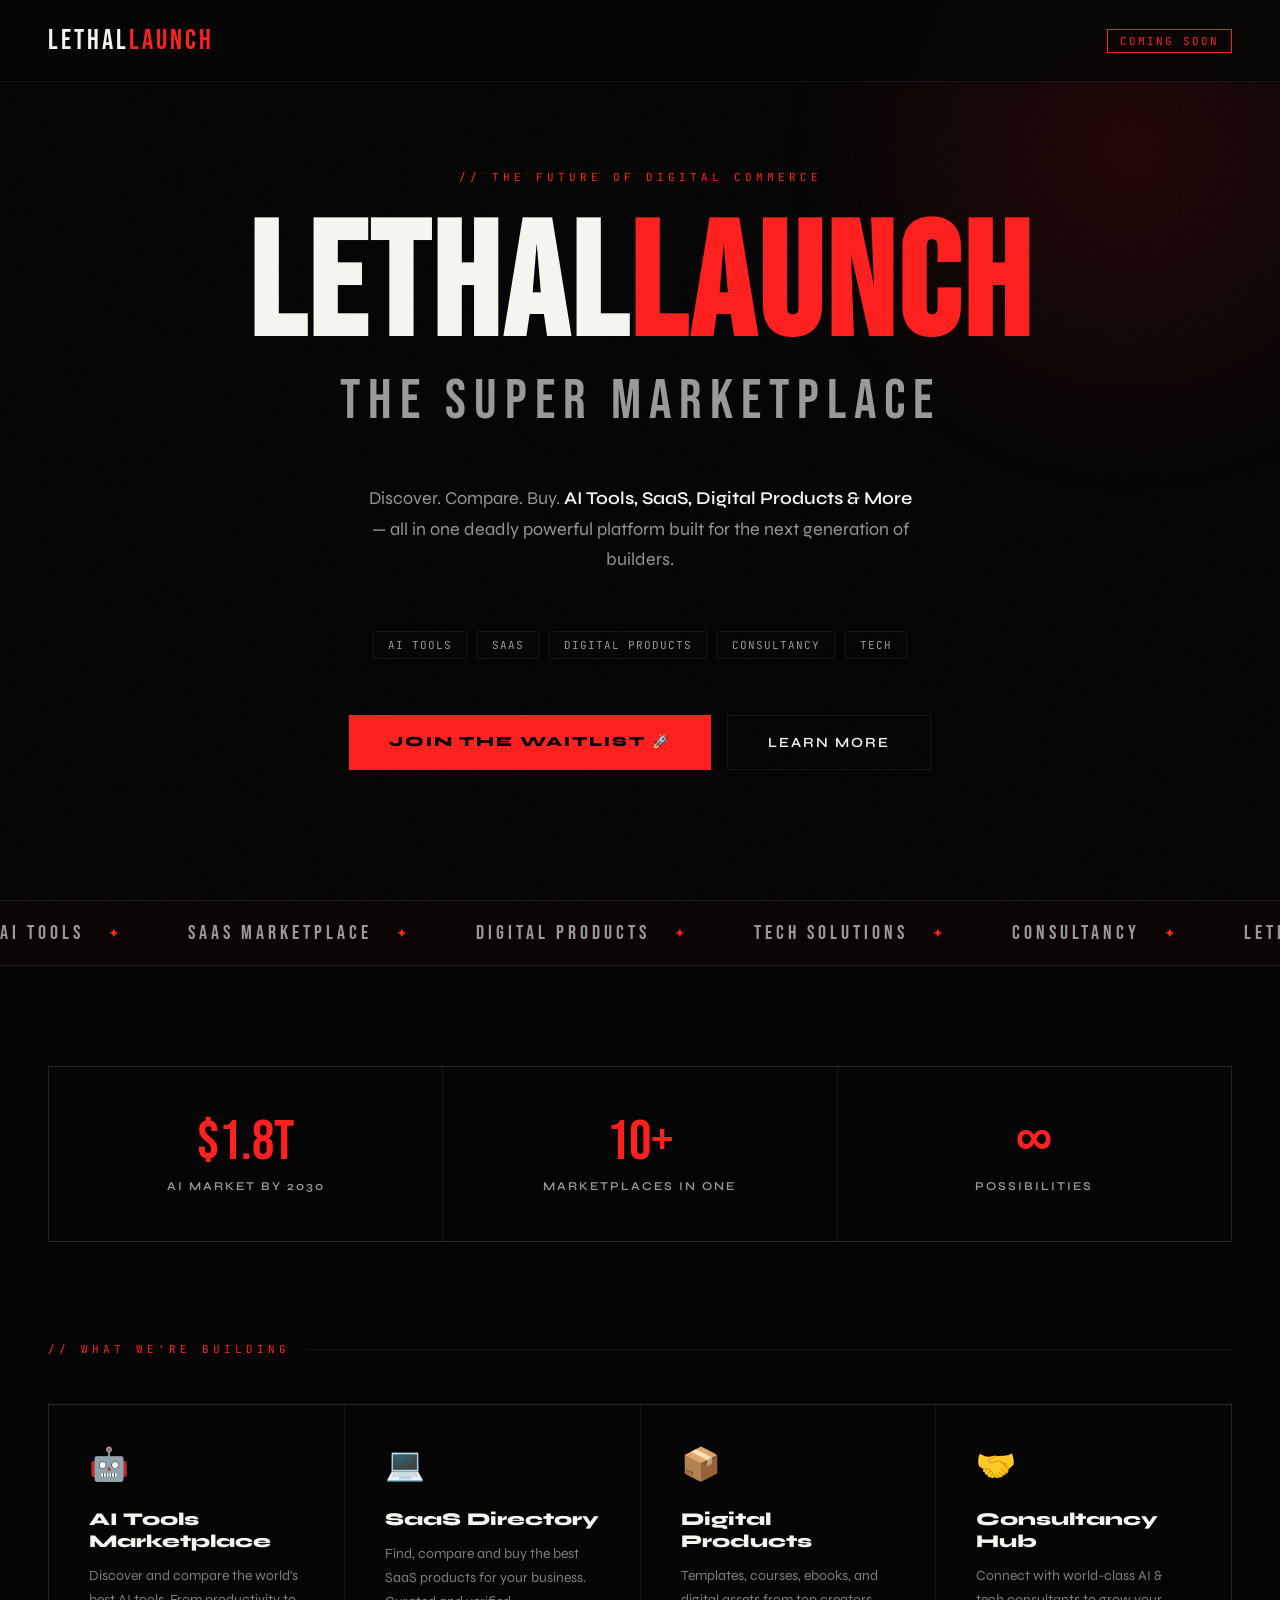
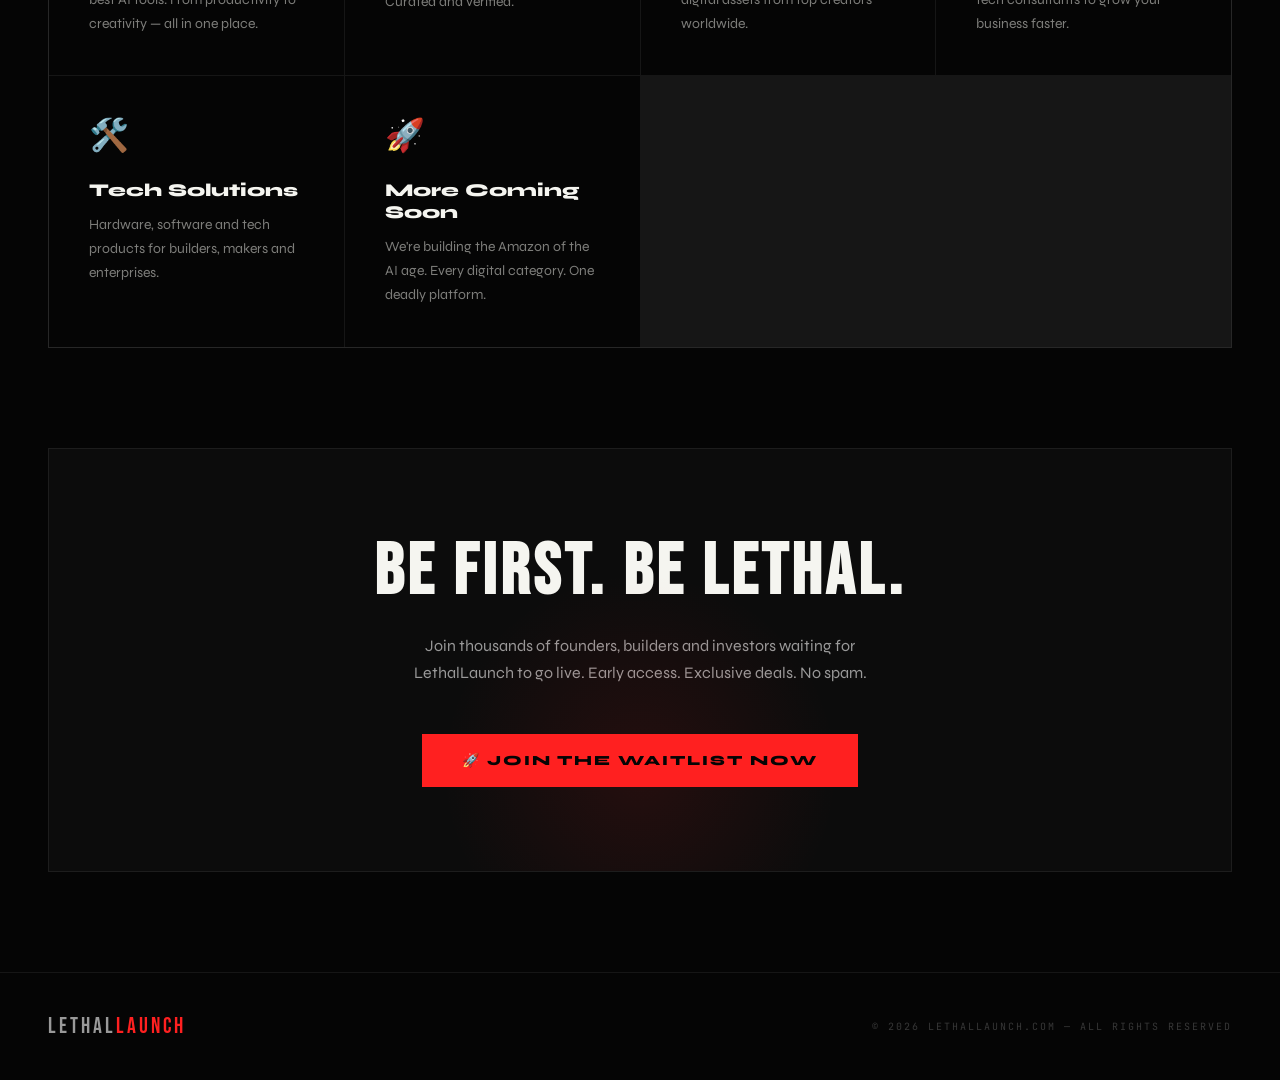
==== index.html @ c59e6c13 "Add files via upload" ====
<!DOCTYPE html>
<html lang="en">
<head>
  <meta charset="UTF-8" />
  <meta name="viewport" content="width=device-width, initial-scale=1.0"/>
  <title>LethalLaunch — The World's First AI & Tech Super Marketplace</title>
  <link href="https://fonts.googleapis.com/css2?family=Bebas+Neue&family=Syne:wght@400;600;800&family=JetBrains+Mono:wght@400;700&display=swap" rel="stylesheet"/>
  <style>
    *, *::before, *::after { margin: 0; padding: 0; box-sizing: border-box; }

    :root {
      --black: #050505;
      --red: #ff2020;
      --red-dim: #cc1a1a;
      --white: #f5f5f0;
      --grey: #999;
      --card-bg: rgba(255,255,255,0.03);
      --border: rgba(255,255,255,0.07);
    }

    html { scroll-behavior: smooth; }

    body {
      background: var(--black);
      color: var(--white);
      font-family: 'Syne', sans-serif;
      min-height: 100vh;
      overflow-x: hidden;
    }

    /* NOISE OVERLAY */
    body::before {
      content: '';
      position: fixed;
      inset: 0;
      background-image: url("data:image/svg+xml,%3Csvg viewBox='0 0 200 200' xmlns='http://www.w3.org/2000/svg'%3E%3Cfilter id='n'%3E%3CfeTurbulence type='fractalNoise' baseFrequency='0.9' numOctaves='4' stitchTiles='stitch'/%3E%3C/filter%3E%3Crect width='100%25' height='100%25' filter='url(%23n)' opacity='0.04'/%3E%3C/svg%3E");
      pointer-events: none;
      z-index: 0;
      opacity: 0.4;
    }

    /* GLOW BLOB */
    .glow {
      position: fixed;
      width: 700px;
      height: 700px;
      border-radius: 50%;
      background: radial-gradient(circle, rgba(255,32,32,0.12) 0%, transparent 70%);
      top: -200px;
      right: -200px;
      pointer-events: none;
      z-index: 0;
      animation: pulse 6s ease-in-out infinite;
    }

    @keyframes pulse {
      0%, 100% { transform: scale(1); opacity: 1; }
      50% { transform: scale(1.1); opacity: 0.7; }
    }

    /* NAV */
    nav {
      position: fixed;
      top: 0; left: 0; right: 0;
      z-index: 100;
      display: flex;
      align-items: center;
      justify-content: space-between;
      padding: 24px 48px;
      border-bottom: 1px solid var(--border);
      background: rgba(5,5,5,0.8);
      backdrop-filter: blur(20px);
    }

    .logo {
      font-family: 'Bebas Neue', sans-serif;
      font-size: 28px;
      letter-spacing: 3px;
      color: var(--white);
      text-decoration: none;
    }

    .logo span { color: var(--red); }

    .nav-tag {
      font-family: 'JetBrains Mono', monospace;
      font-size: 11px;
      color: var(--red);
      border: 1px solid var(--red);
      padding: 4px 12px;
      letter-spacing: 2px;
      animation: blink 2s step-end infinite;
    }

    @keyframes blink {
      0%, 100% { opacity: 1; }
      50% { opacity: 0.4; }
    }

    /* HERO */
    .hero {
      position: relative;
      z-index: 1;
      min-height: 100vh;
      display: flex;
      flex-direction: column;
      align-items: center;
      justify-content: center;
      text-align: center;
      padding: 120px 24px 80px;
    }

    .hero-eyebrow {
      font-family: 'JetBrains Mono', monospace;
      font-size: 11px;
      letter-spacing: 4px;
      color: var(--red);
      text-transform: uppercase;
      margin-bottom: 32px;
      opacity: 0;
      animation: fadeUp 0.8s ease forwards 0.2s;
    }

    .hero-title {
      font-family: 'Bebas Neue', sans-serif;
      font-size: clamp(72px, 14vw, 160px);
      line-height: 0.9;
      letter-spacing: 4px;
      margin-bottom: 8px;
      opacity: 0;
      animation: fadeUp 0.8s ease forwards 0.4s;
    }

    .hero-title .red { color: var(--red); }

    .hero-subtitle-line {
      font-family: 'Bebas Neue', sans-serif;
      font-size: clamp(28px, 5vw, 56px);
      letter-spacing: 8px;
      color: var(--grey);
      margin-bottom: 48px;
      opacity: 0;
      animation: fadeUp 0.8s ease forwards 0.6s;
    }

    .hero-desc {
      font-size: 18px;
      font-weight: 400;
      color: rgba(245,245,240,0.6);
      max-width: 560px;
      line-height: 1.7;
      margin-bottom: 56px;
      opacity: 0;
      animation: fadeUp 0.8s ease forwards 0.8s;
    }

    .hero-desc strong {
      color: var(--white);
      font-weight: 600;
    }

    /* TAGS */
    .tags {
      display: flex;
      flex-wrap: wrap;
      gap: 10px;
      justify-content: center;
      margin-bottom: 56px;
      opacity: 0;
      animation: fadeUp 0.8s ease forwards 1s;
    }

    .tag {
      font-family: 'JetBrains Mono', monospace;
      font-size: 11px;
      letter-spacing: 1px;
      padding: 6px 14px;
      border: 1px solid var(--border);
      color: var(--grey);
      border-radius: 2px;
    }

    /* CTA */
    .cta-group {
      display: flex;
      gap: 16px;
      flex-wrap: wrap;
      justify-content: center;
      opacity: 0;
      animation: fadeUp 0.8s ease forwards 1.2s;
    }

    .btn-primary {
      display: inline-block;
      font-family: 'Syne', sans-serif;
      font-weight: 800;
      font-size: 14px;
      letter-spacing: 2px;
      text-transform: uppercase;
      text-decoration: none;
      color: var(--black);
      background: var(--red);
      padding: 18px 40px;
      border: none;
      cursor: pointer;
      transition: all 0.2s ease;
      position: relative;
      overflow: hidden;
    }

    .btn-primary::after {
      content: '';
      position: absolute;
      inset: 0;
      background: white;
      opacity: 0;
      transition: opacity 0.2s;
    }

    .btn-primary:hover { transform: translateY(-2px); box-shadow: 0 12px 40px rgba(255,32,32,0.4); }
    .btn-primary:hover::after { opacity: 0.1; }

    .btn-secondary {
      display: inline-block;
      font-family: 'Syne', sans-serif;
      font-weight: 600;
      font-size: 14px;
      letter-spacing: 2px;
      text-transform: uppercase;
      text-decoration: none;
      color: var(--white);
      background: transparent;
      padding: 18px 40px;
      border: 1px solid var(--border);
      cursor: pointer;
      transition: all 0.2s ease;
    }

    .btn-secondary:hover { border-color: rgba(255,255,255,0.3); background: var(--card-bg); }

    /* DIVIDER */
    .divider {
      position: relative;
      z-index: 1;
      display: flex;
      align-items: center;
      gap: 24px;
      padding: 0 48px;
      margin: 0 0 80px;
      opacity: 0;
      animation: fadeUp 0.8s ease forwards 1.4s;
    }

    .divider-line { flex: 1; height: 1px; background: var(--border); }
    .divider-text {
      font-family: 'JetBrains Mono', monospace;
      font-size: 10px;
      letter-spacing: 3px;
      color: var(--grey);
    }

    /* STATS */
    .stats {
      position: relative;
      z-index: 1;
      display: grid;
      grid-template-columns: repeat(3, 1fr);
      gap: 1px;
      background: var(--border);
      margin: 0 48px 100px;
      border: 1px solid var(--border);
    }

    .stat {
      background: var(--black);
      padding: 48px 32px;
      text-align: center;
      transition: background 0.2s;
    }

    .stat:hover { background: var(--card-bg); }

    .stat-number {
      font-family: 'Bebas Neue', sans-serif;
      font-size: 56px;
      color: var(--red);
      line-height: 1;
      margin-bottom: 8px;
    }

    .stat-label {
      font-size: 12px;
      font-weight: 600;
      letter-spacing: 2px;
      text-transform: uppercase;
      color: var(--grey);
    }

    /* MARQUEE */
    .marquee-wrap {
      position: relative;
      z-index: 1;
      overflow: hidden;
      border-top: 1px solid var(--border);
      border-bottom: 1px solid var(--border);
      padding: 20px 0;
      margin-bottom: 100px;
      background: rgba(255,32,32,0.03);
    }

    .marquee {
      display: flex;
      gap: 64px;
      width: max-content;
      animation: marquee 20s linear infinite;
    }

    .marquee-item {
      font-family: 'Bebas Neue', sans-serif;
      font-size: 20px;
      letter-spacing: 4px;
      white-space: nowrap;
      color: var(--grey);
      display: flex;
      align-items: center;
      gap: 24px;
    }

    .marquee-item span { color: var(--red); font-size: 14px; }

    @keyframes marquee {
      0% { transform: translateX(0); }
      100% { transform: translateX(-50%); }
    }

    /* FEATURES */
    .section {
      position: relative;
      z-index: 1;
      padding: 0 48px 100px;
    }

    .section-label {
      font-family: 'JetBrains Mono', monospace;
      font-size: 11px;
      letter-spacing: 4px;
      color: var(--red);
      text-transform: uppercase;
      margin-bottom: 48px;
      display: flex;
      align-items: center;
      gap: 16px;
    }

    .section-label::after { content: ''; flex: 1; height: 1px; background: var(--border); }

    .features-grid {
      display: grid;
      grid-template-columns: repeat(auto-fit, minmax(280px, 1fr));
      gap: 1px;
      background: var(--border);
      border: 1px solid var(--border);
    }

    .feature {
      background: var(--black);
      padding: 40px;
      transition: background 0.3s;
      cursor: default;
    }

    .feature:hover { background: rgba(255,32,32,0.04); }

    .feature-icon {
      font-size: 32px;
      margin-bottom: 24px;
      display: block;
    }

    .feature-title {
      font-family: 'Syne', sans-serif;
      font-weight: 800;
      font-size: 18px;
      margin-bottom: 12px;
      color: var(--white);
    }

    .feature-desc {
      font-size: 14px;
      line-height: 1.7;
      color: rgba(245,245,240,0.5);
    }

    /* WAITLIST SECTION */
    .waitlist-section {
      position: relative;
      z-index: 1;
      margin: 0 48px 100px;
      border: 1px solid var(--border);
      padding: 80px;
      text-align: center;
      background: var(--card-bg);
      overflow: hidden;
    }

    .waitlist-section::before {
      content: '';
      position: absolute;
      bottom: -100px;
      left: 50%;
      transform: translateX(-50%);
      width: 400px;
      height: 400px;
      background: radial-gradient(circle, rgba(255,32,32,0.1) 0%, transparent 70%);
      pointer-events: none;
    }

    .waitlist-title {
      font-family: 'Bebas Neue', sans-serif;
      font-size: clamp(40px, 6vw, 72px);
      letter-spacing: 4px;
      margin-bottom: 16px;
    }

    .waitlist-desc {
      font-size: 16px;
      color: var(--grey);
      margin-bottom: 48px;
      max-width: 480px;
      margin-left: auto;
      margin-right: auto;
      line-height: 1.7;
    }

    /* FOOTER */
    footer {
      position: relative;
      z-index: 1;
      border-top: 1px solid var(--border);
      padding: 40px 48px;
      display: flex;
      align-items: center;
      justify-content: space-between;
      flex-wrap: wrap;
      gap: 16px;
    }

    .footer-logo {
      font-family: 'Bebas Neue', sans-serif;
      font-size: 22px;
      letter-spacing: 3px;
      color: var(--grey);
    }

    .footer-logo span { color: var(--red); }

    .footer-copy {
      font-family: 'JetBrains Mono', monospace;
      font-size: 10px;
      letter-spacing: 2px;
      color: rgba(255,255,255,0.2);
    }

    /* ANIMATIONS */
    @keyframes fadeUp {
      from { opacity: 0; transform: translateY(24px); }
      to { opacity: 1; transform: translateY(0); }
    }

    /* RESPONSIVE */
    @media (max-width: 768px) {
      nav { padding: 20px 24px; }
      .stats { grid-template-columns: 1fr; margin: 0 24px 60px; }
      .section { padding: 0 24px 60px; }
      .waitlist-section { margin: 0 24px 60px; padding: 48px 24px; }
      footer { padding: 32px 24px; }
      .divider { padding: 0 24px; }
    }
  </style>
</head>
<body>

<div class="glow"></div>

<!-- NAV -->
<nav>
  <a href="#" class="logo">Lethal<span>Launch</span></a>
  <div class="nav-tag">COMING SOON</div>
</nav>

<!-- HERO -->
<section class="hero">
  <div class="hero-eyebrow">// The Future of Digital Commerce</div>
  <h1 class="hero-title">LETHAL<span class="red">LAUNCH</span></h1>
  <div class="hero-subtitle-line">THE SUPER MARKETPLACE</div>
  <p class="hero-desc">
    Discover. Compare. Buy. <strong>AI Tools, SaaS, Digital Products & More</strong> — all in one deadly powerful platform built for the next generation of builders.
  </p>
  <div class="tags">
    <div class="tag">AI TOOLS</div>
    <div class="tag">SAAS</div>
    <div class="tag">DIGITAL PRODUCTS</div>
    <div class="tag">CONSULTANCY</div>
    <div class="tag">TECH</div>
  </div>
  <div class="cta-group">
    <a href="https://forms.gle/your-google-form-link" target="_blank" class="btn-primary">Join The Waitlist 🚀</a>
    <a href="#features" class="btn-secondary">Learn More</a>
  </div>
</section>

<!-- MARQUEE -->
<div class="marquee-wrap">
  <div class="marquee">
    <div class="marquee-item">AI TOOLS <span>✦</span></div>
    <div class="marquee-item">SAAS MARKETPLACE <span>✦</span></div>
    <div class="marquee-item">DIGITAL PRODUCTS <span>✦</span></div>
    <div class="marquee-item">TECH SOLUTIONS <span>✦</span></div>
    <div class="marquee-item">CONSULTANCY <span>✦</span></div>
    <div class="marquee-item">LETHALLAUNCH <span>✦</span></div>
    <div class="marquee-item">AI TOOLS <span>✦</span></div>
    <div class="marquee-item">SAAS MARKETPLACE <span>✦</span></div>
    <div class="marquee-item">DIGITAL PRODUCTS <span>✦</span></div>
    <div class="marquee-item">TECH SOLUTIONS <span>✦</span></div>
    <div class="marquee-item">CONSULTANCY <span>✦</span></div>
    <div class="marquee-item">LETHALLAUNCH <span>✦</span></div>
  </div>
</div>

<!-- STATS -->
<div class="stats">
  <div class="stat">
    <div class="stat-number">$1.8T</div>
    <div class="stat-label">AI Market by 2030</div>
  </div>
  <div class="stat">
    <div class="stat-number">10+</div>
    <div class="stat-label">Marketplaces in One</div>
  </div>
  <div class="stat">
    <div class="stat-number">∞</div>
    <div class="stat-label">Possibilities</div>
  </div>
</div>

<!-- FEATURES -->
<section class="section" id="features">
  <div class="section-label">// What We're Building</div>
  <div class="features-grid">
    <div class="feature">
      <span class="feature-icon">🤖</span>
      <div class="feature-title">AI Tools Marketplace</div>
      <div class="feature-desc">Discover and compare the world's best AI tools. From productivity to creativity — all in one place.</div>
    </div>
    <div class="feature">
      <span class="feature-icon">💻</span>
      <div class="feature-title">SaaS Directory</div>
      <div class="feature-desc">Find, compare and buy the best SaaS products for your business. Curated and verified.</div>
    </div>
    <div class="feature">
      <span class="feature-icon">📦</span>
      <div class="feature-title">Digital Products</div>
      <div class="feature-desc">Templates, courses, ebooks, and digital assets from top creators worldwide.</div>
    </div>
    <div class="feature">
      <span class="feature-icon">🤝</span>
      <div class="feature-title">Consultancy Hub</div>
      <div class="feature-desc">Connect with world-class AI & tech consultants to grow your business faster.</div>
    </div>
    <div class="feature">
      <span class="feature-icon">🛠️</span>
      <div class="feature-title">Tech Solutions</div>
      <div class="feature-desc">Hardware, software and tech products for builders, makers and enterprises.</div>
    </div>
    <div class="feature">
      <span class="feature-icon">🚀</span>
      <div class="feature-title">More Coming Soon</div>
      <div class="feature-desc">We're building the Amazon of the AI age. Every digital category. One deadly platform.</div>
    </div>
  </div>
</section>

<!-- WAITLIST -->
<div class="waitlist-section">
  <h2 class="waitlist-title">BE FIRST. BE LETHAL.</h2>
  <p class="waitlist-desc">Join thousands of founders, builders and investors waiting for LethalLaunch to go live. Early access. Exclusive deals. No spam.</p>
  <a href="https://forms.gle/your-google-form-link" target="_blank" class="btn-primary">🚀 Join The Waitlist Now</a>
</div>

<!-- FOOTER -->
<footer>
  <div class="footer-logo">Lethal<span>Launch</span></div>
  <div class="footer-copy">© 2026 LETHALLAUNCH.COM — ALL RIGHTS RESERVED</div>
</footer>

</body>
</html>
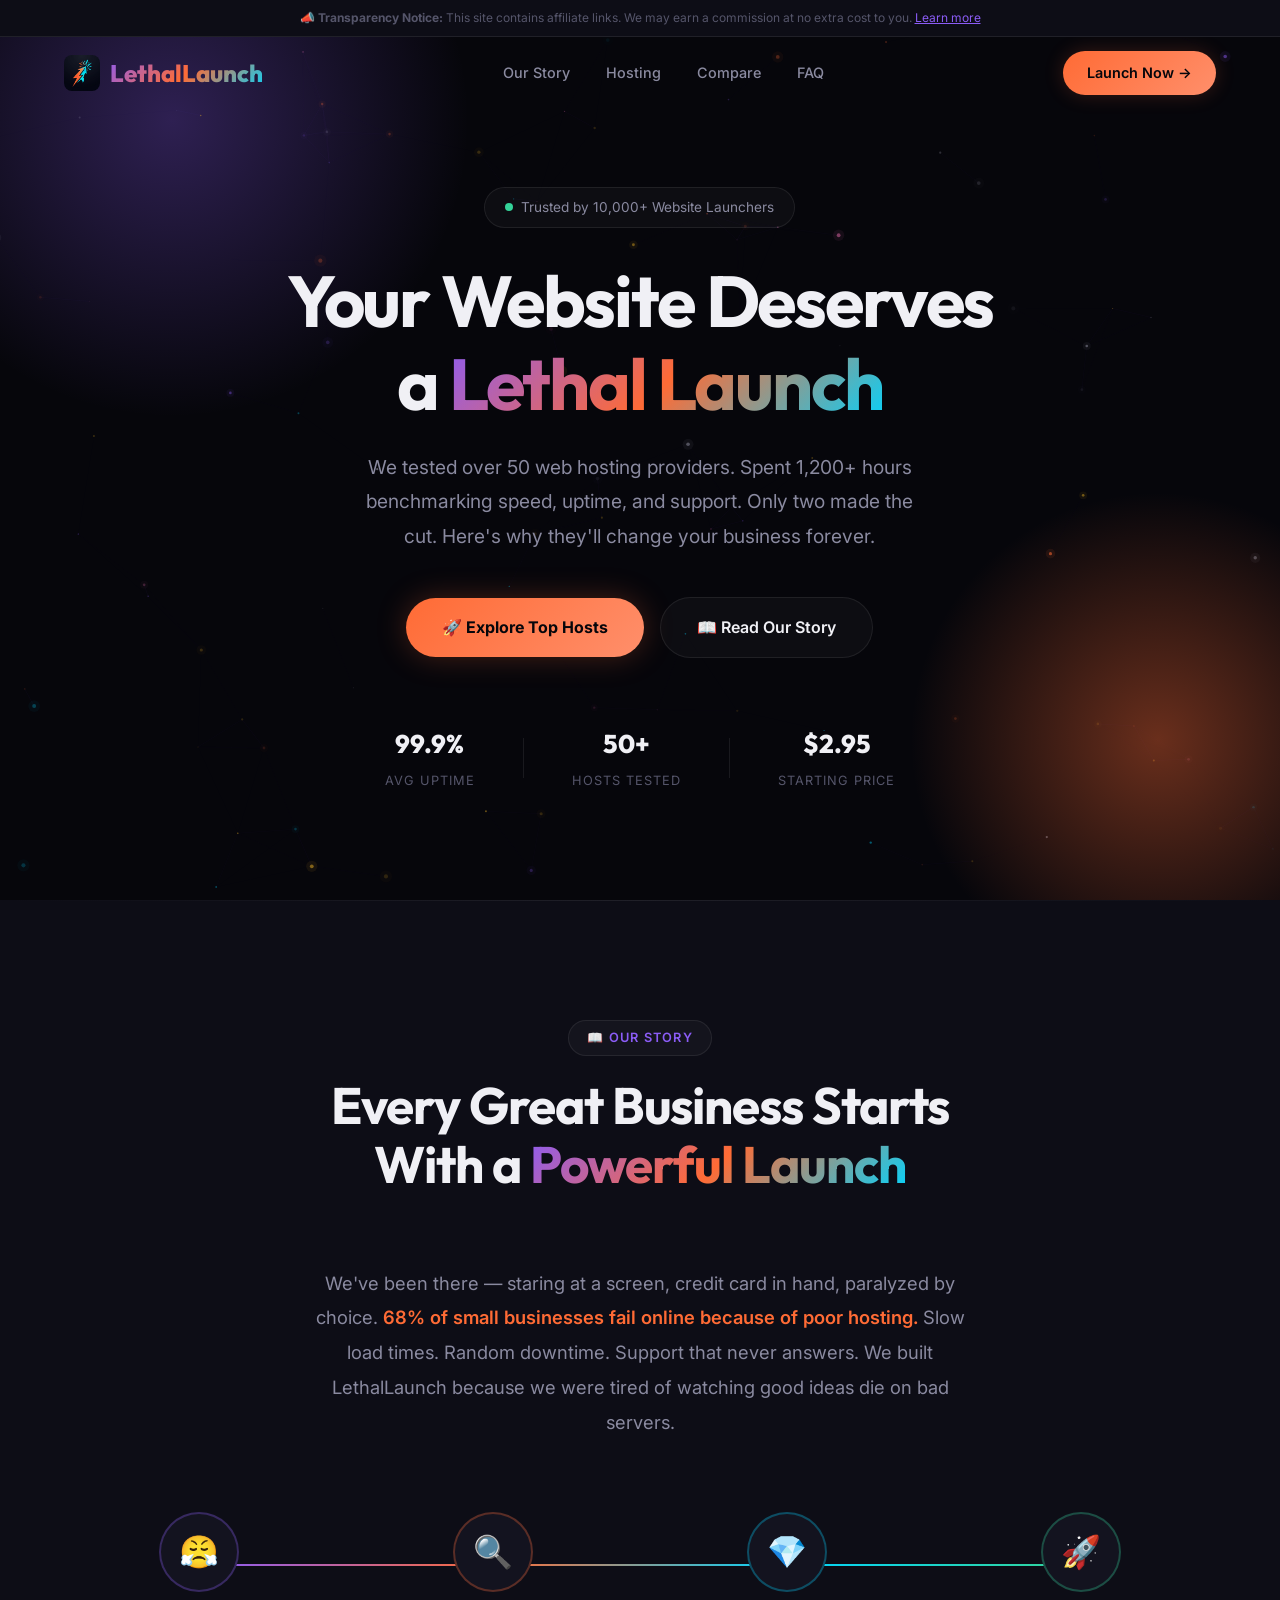
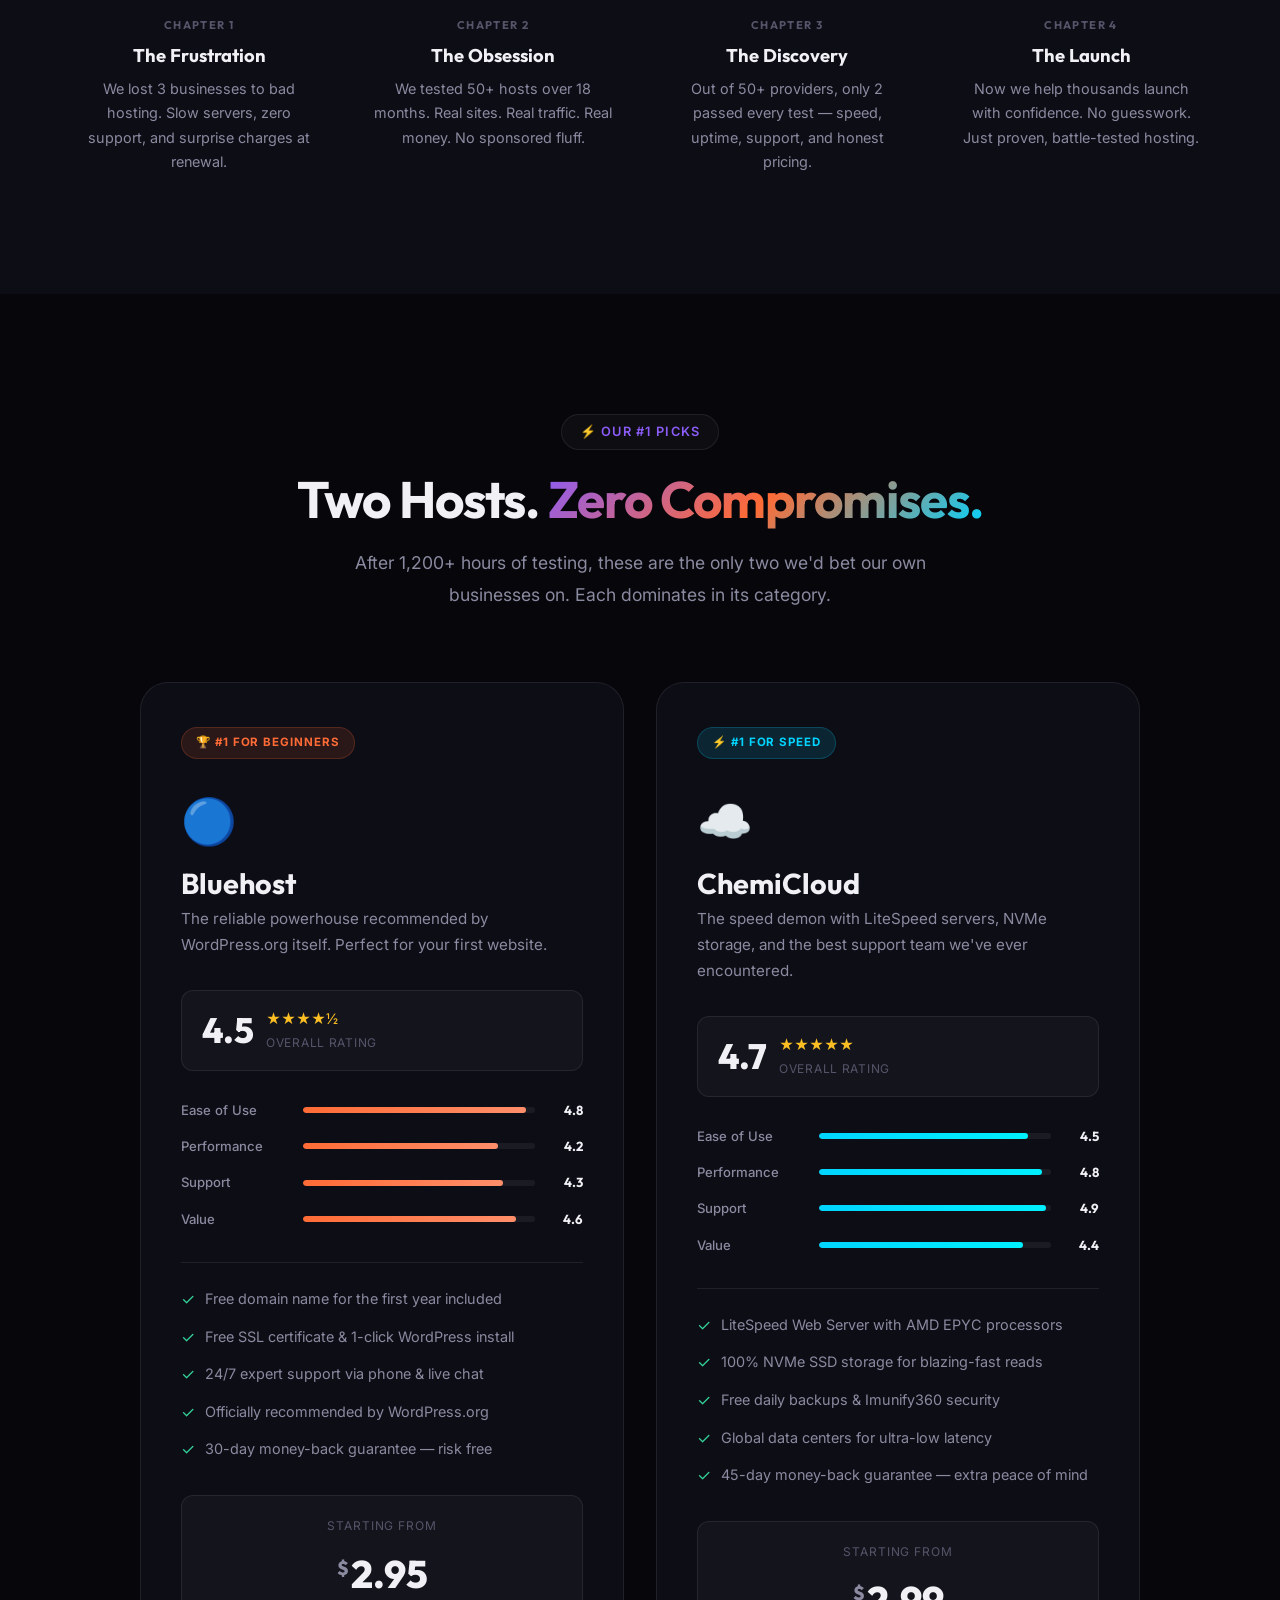
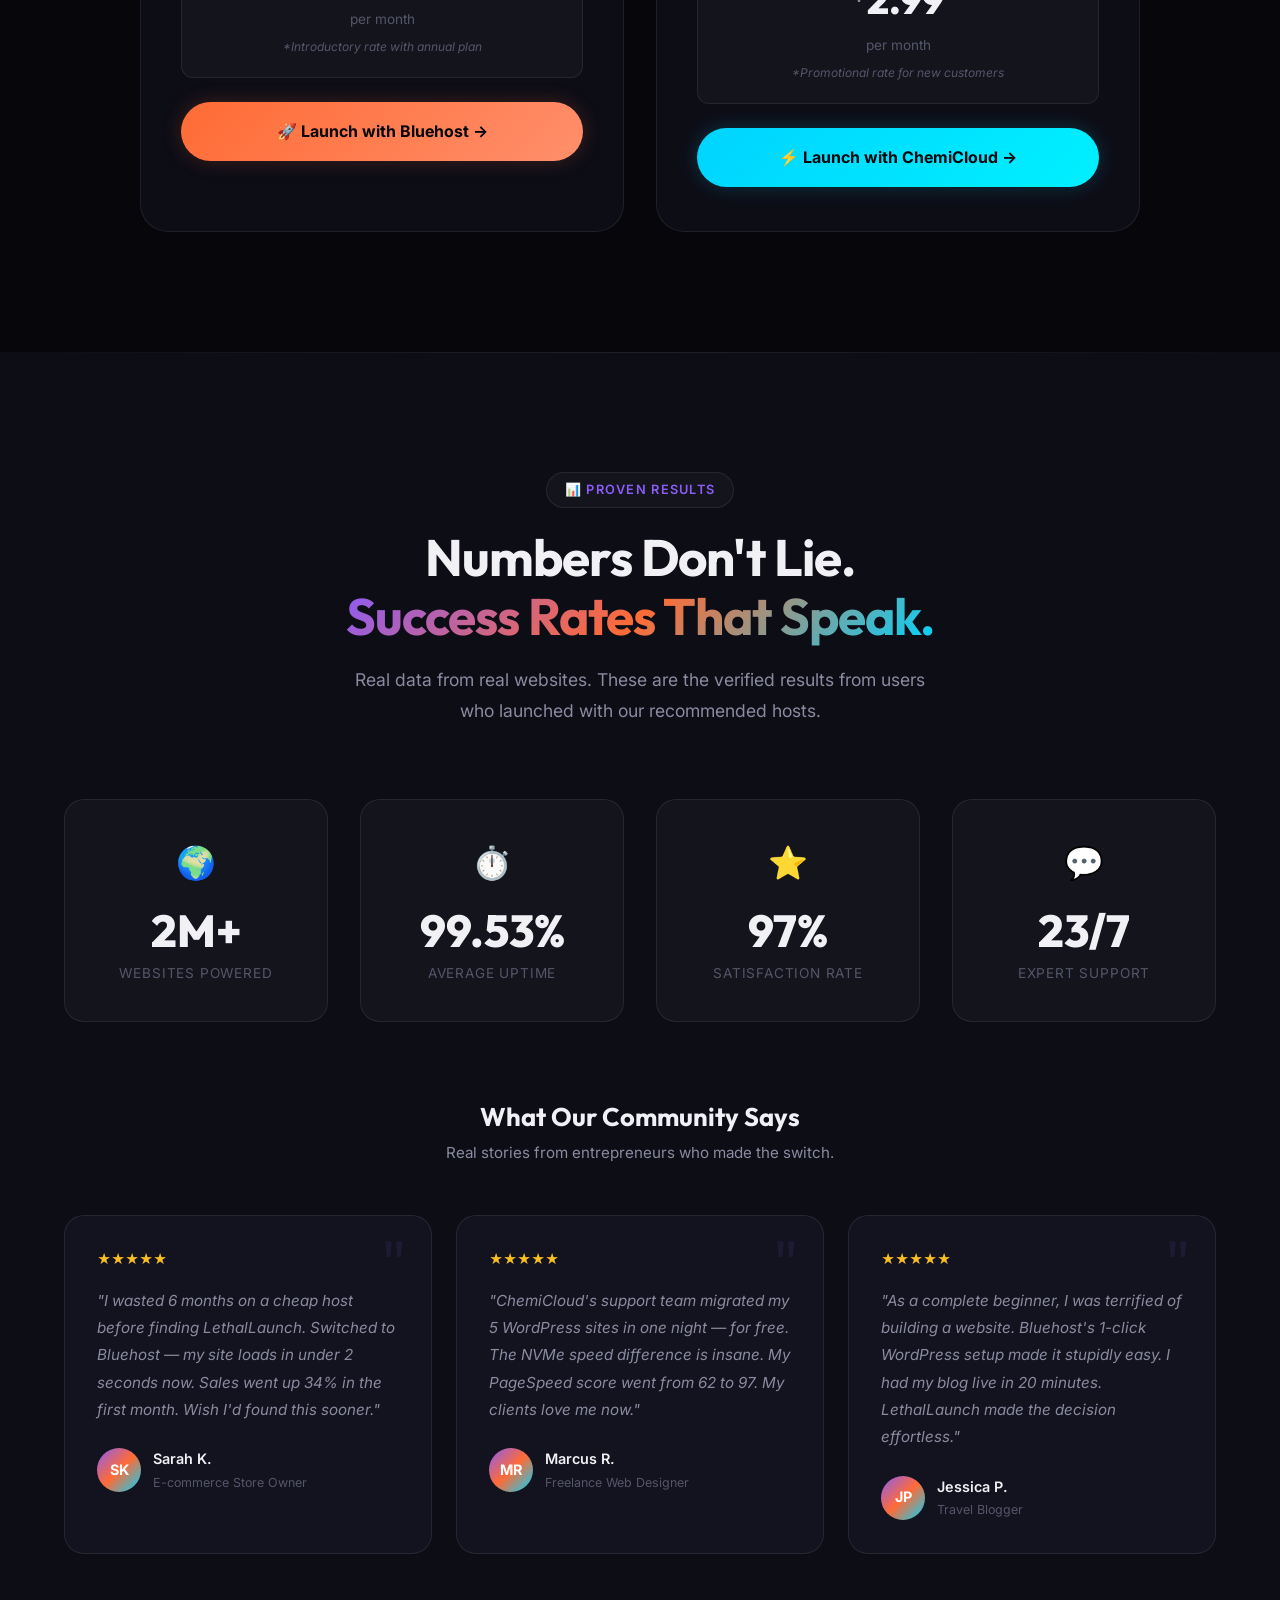
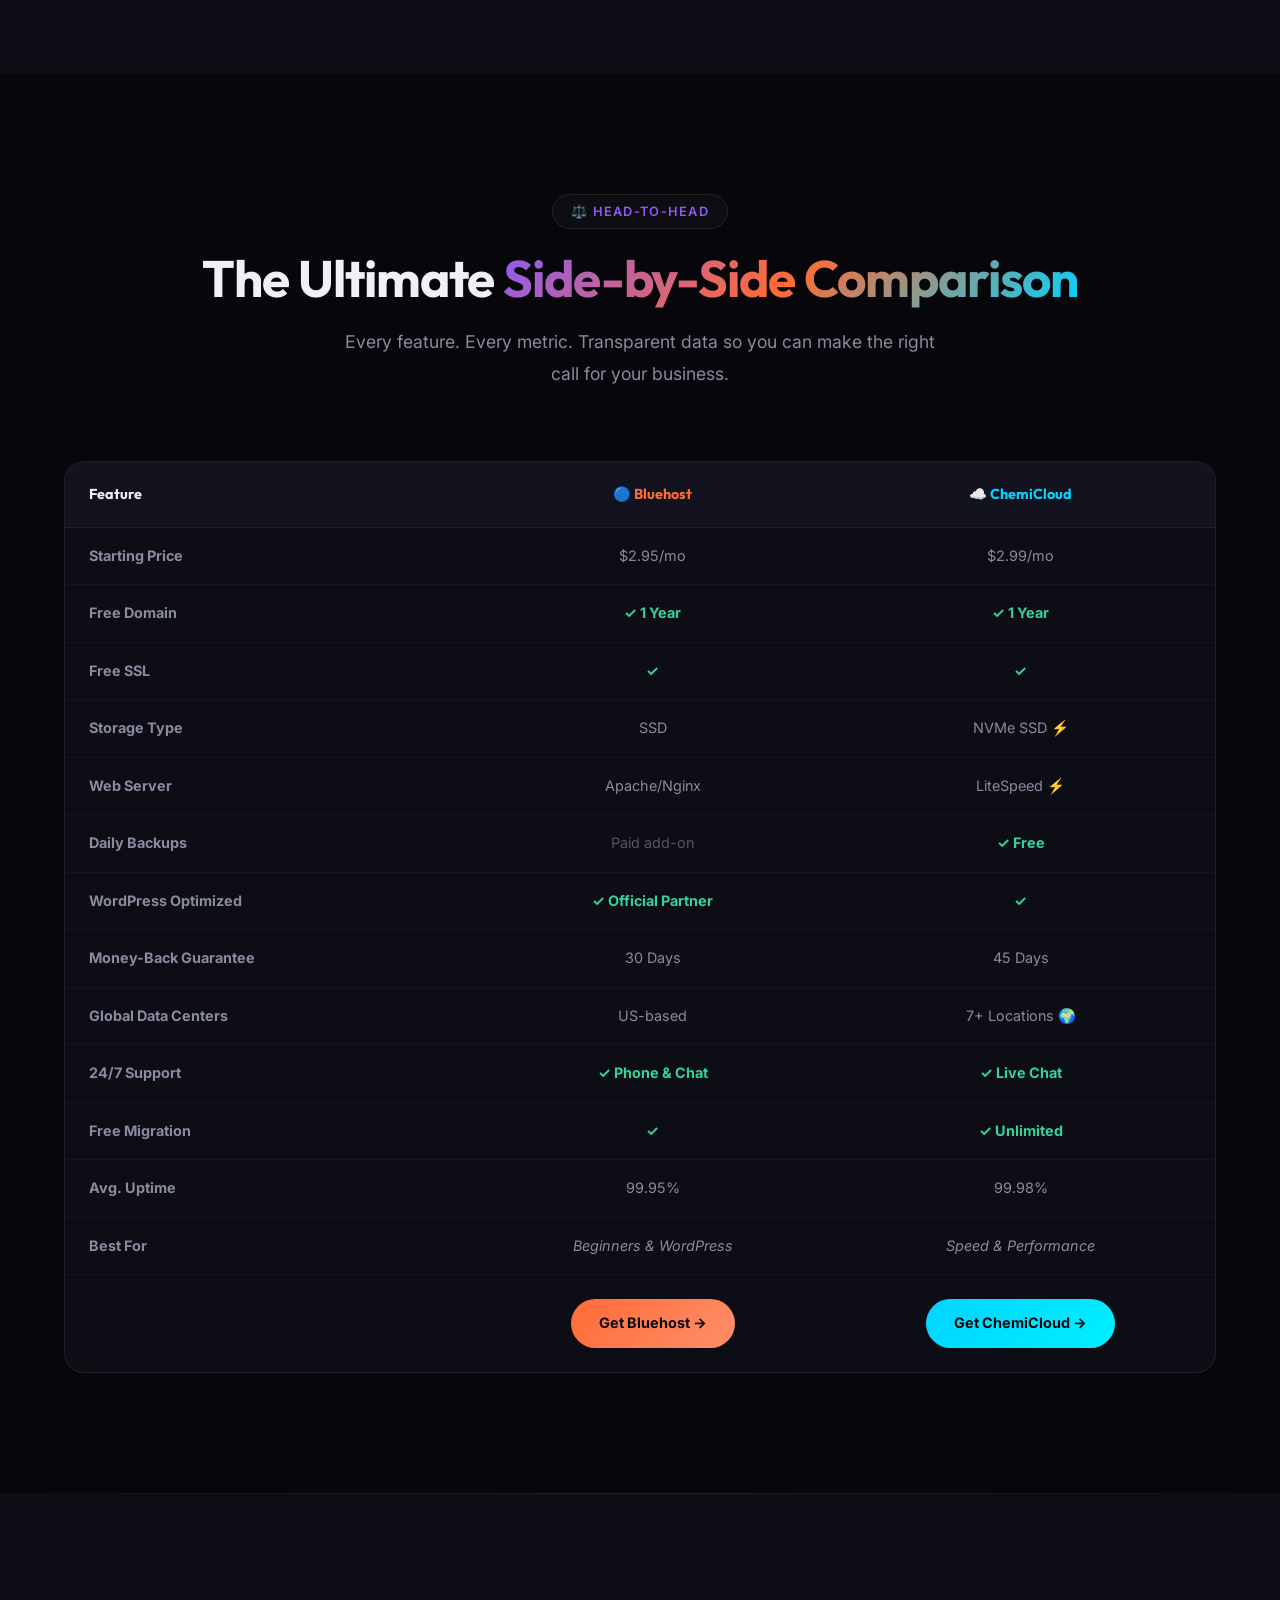
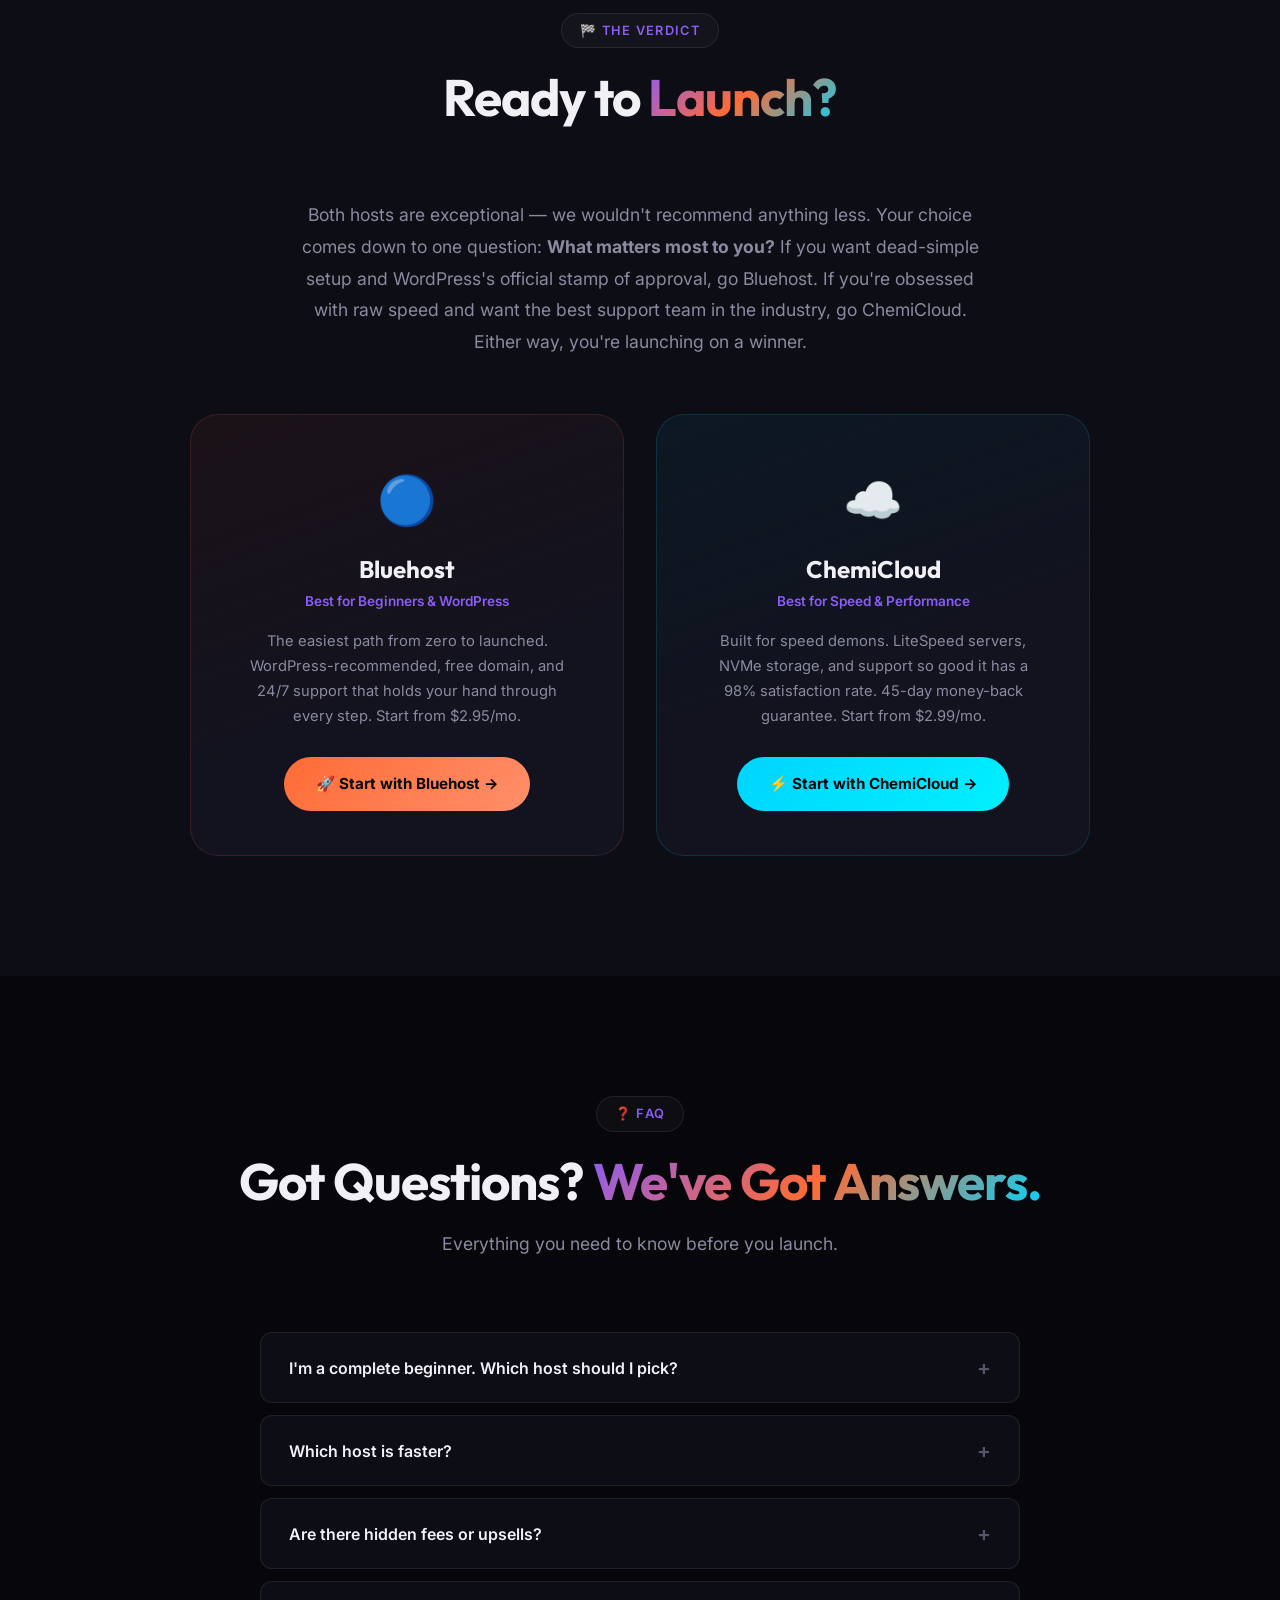
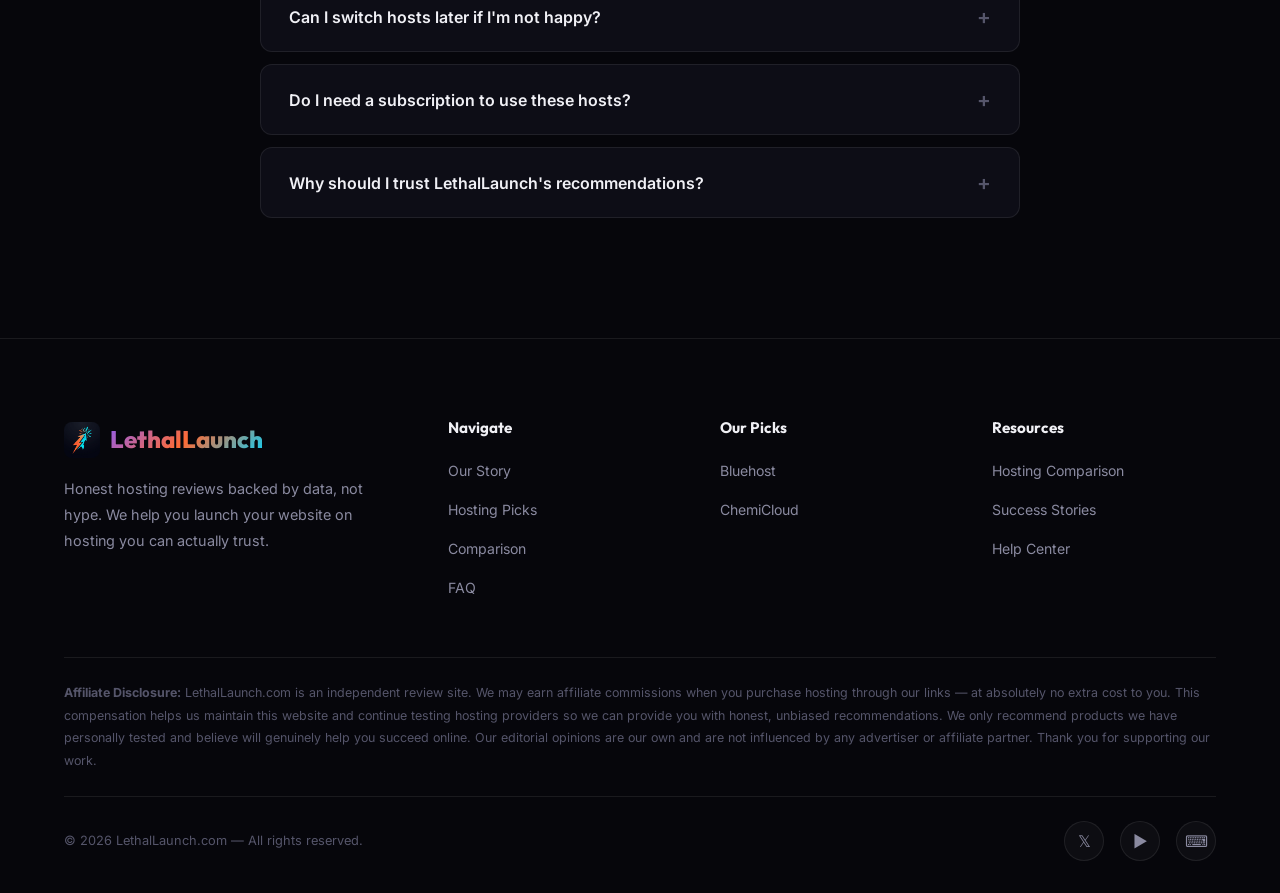
==== commit e10ea2c0: "Add files via upload" ====
--- a/index.html
+++ b/index.html
@@ -1,597 +1,772 @@
 <!DOCTYPE html>
 <html lang="en">
 <head>
-  <meta charset="UTF-8" />
-  <meta name="viewport" content="width=device-width, initial-scale=1.0"/>
-  <title>LethalLaunch — The World's First AI & Tech Super Marketplace</title>
-  <link href="https://fonts.googleapis.com/css2?family=Bebas+Neue&family=Syne:wght@400;600;800&family=JetBrains+Mono:wght@400;700&display=swap" rel="stylesheet"/>
-  <style>
-    *, *::before, *::after { margin: 0; padding: 0; box-sizing: border-box; }
-
-    :root {
-      --black: #050505;
-      --red: #ff2020;
-      --red-dim: #cc1a1a;
-      --white: #f5f5f0;
-      --grey: #999;
-      --card-bg: rgba(255,255,255,0.03);
-      --border: rgba(255,255,255,0.07);
+  <meta charset="UTF-8">
+  <meta name="viewport" content="width=device-width, initial-scale=1.0">
+  <title>LethalLaunch — Launch Your Website with the Best Web Hosting in 2026</title>
+  <meta name="description" content="Stop guessing. We tested 50+ web hosts so you don't have to. Discover why Bluehost and ChemiCloud are the #1 picks for beginners and performance-driven websites. Start from $2.95/mo.">
+  <meta name="keywords" content="best web hosting, Bluehost review, ChemiCloud review, web hosting comparison, affordable hosting, WordPress hosting, fast hosting 2026">
+  <meta name="author" content="LethalLaunch">
+  <meta name="robots" content="index, follow">
+  <meta name="theme-color" content="#06060b">
+  <link rel="canonical" href="https://lethallaunch.com/">
+
+  <!-- Open Graph -->
+  <meta property="og:type" content="website">
+  <meta property="og:url" content="https://lethallaunch.com/">
+  <meta property="og:title" content="LethalLaunch — Best Web Hosting Reviews 2026">
+  <meta property="og:description" content="We tested 50+ hosts. These two crushed every benchmark. Find your perfect hosting match in 60 seconds.">
+  <meta property="og:site_name" content="LethalLaunch">
+
+  <!-- Twitter -->
+  <meta name="twitter:card" content="summary_large_image">
+  <meta name="twitter:title" content="LethalLaunch — Best Web Hosting Reviews 2026">
+  <meta name="twitter:description" content="We tested 50+ hosts. These two crushed every benchmark.">
+
+  <!-- Fonts -->
+  <link rel="preconnect" href="https://fonts.googleapis.com">
+  <link rel="preconnect" href="https://fonts.gstatic.com" crossorigin>
+  <link href="https://fonts.googleapis.com/css2?family=Inter:wght@400;500;600;700&family=Outfit:wght@600;700;800&display=swap" rel="stylesheet">
+
+  <!-- Styles -->
+  <link rel="stylesheet" href="styles.css">
+
+  <!-- Favicon -->
+  <link rel="icon" type="image/png" href="logo.png">
+
+  <!-- Structured Data -->
+  <script type="application/ld+json">
+  {
+    "@context": "https://schema.org",
+    "@type": "WebSite",
+    "name": "LethalLaunch",
+    "url": "https://lethallaunch.com",
+    "description": "Expert web hosting reviews and comparisons to help you launch your website with confidence.",
+    "publisher": {
+      "@type": "Organization",
+      "name": "LethalLaunch"
     }
-
-    html { scroll-behavior: smooth; }
-
-    body {
-      background: var(--black);
-      color: var(--white);
-      font-family: 'Syne', sans-serif;
-      min-height: 100vh;
-      overflow-x: hidden;
-    }
-
-    /* NOISE OVERLAY */
-    body::before {
-      content: '';
-      position: fixed;
-      inset: 0;
-      background-image: url("data:image/svg+xml,%3Csvg viewBox='0 0 200 200' xmlns='http://www.w3.org/2000/svg'%3E%3Cfilter id='n'%3E%3CfeTurbulence type='fractalNoise' baseFrequency='0.9' numOctaves='4' stitchTiles='stitch'/%3E%3C/filter%3E%3Crect width='100%25' height='100%25' filter='url(%23n)' opacity='0.04'/%3E%3C/svg%3E");
-      pointer-events: none;
-      z-index: 0;
-      opacity: 0.4;
-    }
-
-    /* GLOW BLOB */
-    .glow {
-      position: fixed;
-      width: 700px;
-      height: 700px;
-      border-radius: 50%;
-      background: radial-gradient(circle, rgba(255,32,32,0.12) 0%, transparent 70%);
-      top: -200px;
-      right: -200px;
-      pointer-events: none;
-      z-index: 0;
-      animation: pulse 6s ease-in-out infinite;
-    }
-
-    @keyframes pulse {
-      0%, 100% { transform: scale(1); opacity: 1; }
-      50% { transform: scale(1.1); opacity: 0.7; }
-    }
-
-    /* NAV */
-    nav {
-      position: fixed;
-      top: 0; left: 0; right: 0;
-      z-index: 100;
-      display: flex;
-      align-items: center;
-      justify-content: space-between;
-      padding: 24px 48px;
-      border-bottom: 1px solid var(--border);
-      background: rgba(5,5,5,0.8);
-      backdrop-filter: blur(20px);
-    }
-
-    .logo {
-      font-family: 'Bebas Neue', sans-serif;
-      font-size: 28px;
-      letter-spacing: 3px;
-      color: var(--white);
-      text-decoration: none;
-    }
-
-    .logo span { color: var(--red); }
-
-    .nav-tag {
-      font-family: 'JetBrains Mono', monospace;
-      font-size: 11px;
-      color: var(--red);
-      border: 1px solid var(--red);
-      padding: 4px 12px;
-      letter-spacing: 2px;
-      animation: blink 2s step-end infinite;
-    }
-
-    @keyframes blink {
-      0%, 100% { opacity: 1; }
-      50% { opacity: 0.4; }
-    }
-
-    /* HERO */
-    .hero {
-      position: relative;
-      z-index: 1;
-      min-height: 100vh;
-      display: flex;
-      flex-direction: column;
-      align-items: center;
-      justify-content: center;
-      text-align: center;
-      padding: 120px 24px 80px;
-    }
-
-    .hero-eyebrow {
-      font-family: 'JetBrains Mono', monospace;
-      font-size: 11px;
-      letter-spacing: 4px;
-      color: var(--red);
-      text-transform: uppercase;
-      margin-bottom: 32px;
-      opacity: 0;
-      animation: fadeUp 0.8s ease forwards 0.2s;
-    }
-
-    .hero-title {
-      font-family: 'Bebas Neue', sans-serif;
-      font-size: clamp(72px, 14vw, 160px);
-      line-height: 0.9;
-      letter-spacing: 4px;
-      margin-bottom: 8px;
-      opacity: 0;
-      animation: fadeUp 0.8s ease forwards 0.4s;
-    }
-
-    .hero-title .red { color: var(--red); }
-
-    .hero-subtitle-line {
-      font-family: 'Bebas Neue', sans-serif;
-      font-size: clamp(28px, 5vw, 56px);
-      letter-spacing: 8px;
-      color: var(--grey);
-      margin-bottom: 48px;
-      opacity: 0;
-      animation: fadeUp 0.8s ease forwards 0.6s;
-    }
-
-    .hero-desc {
-      font-size: 18px;
-      font-weight: 400;
-      color: rgba(245,245,240,0.6);
-      max-width: 560px;
-      line-height: 1.7;
-      margin-bottom: 56px;
-      opacity: 0;
-      animation: fadeUp 0.8s ease forwards 0.8s;
-    }
-
-    .hero-desc strong {
-      color: var(--white);
-      font-weight: 600;
-    }
-
-    /* TAGS */
-    .tags {
-      display: flex;
-      flex-wrap: wrap;
-      gap: 10px;
-      justify-content: center;
-      margin-bottom: 56px;
-      opacity: 0;
-      animation: fadeUp 0.8s ease forwards 1s;
-    }
-
-    .tag {
-      font-family: 'JetBrains Mono', monospace;
-      font-size: 11px;
-      letter-spacing: 1px;
-      padding: 6px 14px;
-      border: 1px solid var(--border);
-      color: var(--grey);
-      border-radius: 2px;
-    }
-
-    /* CTA */
-    .cta-group {
-      display: flex;
-      gap: 16px;
-      flex-wrap: wrap;
-      justify-content: center;
-      opacity: 0;
-      animation: fadeUp 0.8s ease forwards 1.2s;
-    }
-
-    .btn-primary {
-      display: inline-block;
-      font-family: 'Syne', sans-serif;
-      font-weight: 800;
-      font-size: 14px;
-      letter-spacing: 2px;
-      text-transform: uppercase;
-      text-decoration: none;
-      color: var(--black);
-      background: var(--red);
-      padding: 18px 40px;
-      border: none;
-      cursor: pointer;
-      transition: all 0.2s ease;
-      position: relative;
-      overflow: hidden;
-    }
-
-    .btn-primary::after {
-      content: '';
-      position: absolute;
-      inset: 0;
-      background: white;
-      opacity: 0;
-      transition: opacity 0.2s;
-    }
-
-    .btn-primary:hover { transform: translateY(-2px); box-shadow: 0 12px 40px rgba(255,32,32,0.4); }
-    .btn-primary:hover::after { opacity: 0.1; }
-
-    .btn-secondary {
-      display: inline-block;
-      font-family: 'Syne', sans-serif;
-      font-weight: 600;
-      font-size: 14px;
-      letter-spacing: 2px;
-      text-transform: uppercase;
-      text-decoration: none;
-      color: var(--white);
-      background: transparent;
-      padding: 18px 40px;
-      border: 1px solid var(--border);
-      cursor: pointer;
-      transition: all 0.2s ease;
-    }
-
-    .btn-secondary:hover { border-color: rgba(255,255,255,0.3); background: var(--card-bg); }
-
-    /* DIVIDER */
-    .divider {
-      position: relative;
-      z-index: 1;
-      display: flex;
-      align-items: center;
-      gap: 24px;
-      padding: 0 48px;
-      margin: 0 0 80px;
-      opacity: 0;
-      animation: fadeUp 0.8s ease forwards 1.4s;
-    }
-
-    .divider-line { flex: 1; height: 1px; background: var(--border); }
-    .divider-text {
-      font-family: 'JetBrains Mono', monospace;
-      font-size: 10px;
-      letter-spacing: 3px;
-      color: var(--grey);
-    }
-
-    /* STATS */
-    .stats {
-      position: relative;
-      z-index: 1;
-      display: grid;
-      grid-template-columns: repeat(3, 1fr);
-      gap: 1px;
-      background: var(--border);
-      margin: 0 48px 100px;
-      border: 1px solid var(--border);
-    }
-
-    .stat {
-      background: var(--black);
-      padding: 48px 32px;
-      text-align: center;
-      transition: background 0.2s;
-    }
-
-    .stat:hover { background: var(--card-bg); }
-
-    .stat-number {
-      font-family: 'Bebas Neue', sans-serif;
-      font-size: 56px;
-      color: var(--red);
-      line-height: 1;
-      margin-bottom: 8px;
-    }
-
-    .stat-label {
-      font-size: 12px;
-      font-weight: 600;
-      letter-spacing: 2px;
-      text-transform: uppercase;
-      color: var(--grey);
-    }
-
-    /* MARQUEE */
-    .marquee-wrap {
-      position: relative;
-      z-index: 1;
-      overflow: hidden;
-      border-top: 1px solid var(--border);
-      border-bottom: 1px solid var(--border);
-      padding: 20px 0;
-      margin-bottom: 100px;
-      background: rgba(255,32,32,0.03);
-    }
-
-    .marquee {
-      display: flex;
-      gap: 64px;
-      width: max-content;
-      animation: marquee 20s linear infinite;
-    }
-
-    .marquee-item {
-      font-family: 'Bebas Neue', sans-serif;
-      font-size: 20px;
-      letter-spacing: 4px;
-      white-space: nowrap;
-      color: var(--grey);
-      display: flex;
-      align-items: center;
-      gap: 24px;
-    }
-
-    .marquee-item span { color: var(--red); font-size: 14px; }
-
-    @keyframes marquee {
-      0% { transform: translateX(0); }
-      100% { transform: translateX(-50%); }
-    }
-
-    /* FEATURES */
-    .section {
-      position: relative;
-      z-index: 1;
-      padding: 0 48px 100px;
-    }
-
-    .section-label {
-      font-family: 'JetBrains Mono', monospace;
-      font-size: 11px;
-      letter-spacing: 4px;
-      color: var(--red);
-      text-transform: uppercase;
-      margin-bottom: 48px;
-      display: flex;
-      align-items: center;
-      gap: 16px;
-    }
-
-    .section-label::after { content: ''; flex: 1; height: 1px; background: var(--border); }
-
-    .features-grid {
-      display: grid;
-      grid-template-columns: repeat(auto-fit, minmax(280px, 1fr));
-      gap: 1px;
-      background: var(--border);
-      border: 1px solid var(--border);
-    }
-
-    .feature {
-      background: var(--black);
-      padding: 40px;
-      transition: background 0.3s;
-      cursor: default;
-    }
-
-    .feature:hover { background: rgba(255,32,32,0.04); }
-
-    .feature-icon {
-      font-size: 32px;
-      margin-bottom: 24px;
-      display: block;
-    }
-
-    .feature-title {
-      font-family: 'Syne', sans-serif;
-      font-weight: 800;
-      font-size: 18px;
-      margin-bottom: 12px;
-      color: var(--white);
-    }
-
-    .feature-desc {
-      font-size: 14px;
-      line-height: 1.7;
-      color: rgba(245,245,240,0.5);
-    }
-
-    /* WAITLIST SECTION */
-    .waitlist-section {
-      position: relative;
-      z-index: 1;
-      margin: 0 48px 100px;
-      border: 1px solid var(--border);
-      padding: 80px;
-      text-align: center;
-      background: var(--card-bg);
-      overflow: hidden;
-    }
-
-    .waitlist-section::before {
-      content: '';
-      position: absolute;
-      bottom: -100px;
-      left: 50%;
-      transform: translateX(-50%);
-      width: 400px;
-      height: 400px;
-      background: radial-gradient(circle, rgba(255,32,32,0.1) 0%, transparent 70%);
-      pointer-events: none;
-    }
-
-    .waitlist-title {
-      font-family: 'Bebas Neue', sans-serif;
-      font-size: clamp(40px, 6vw, 72px);
-      letter-spacing: 4px;
-      margin-bottom: 16px;
-    }
-
-    .waitlist-desc {
-      font-size: 16px;
-      color: var(--grey);
-      margin-bottom: 48px;
-      max-width: 480px;
-      margin-left: auto;
-      margin-right: auto;
-      line-height: 1.7;
-    }
-
-    /* FOOTER */
-    footer {
-      position: relative;
-      z-index: 1;
-      border-top: 1px solid var(--border);
-      padding: 40px 48px;
-      display: flex;
-      align-items: center;
-      justify-content: space-between;
-      flex-wrap: wrap;
-      gap: 16px;
-    }
-
-    .footer-logo {
-      font-family: 'Bebas Neue', sans-serif;
-      font-size: 22px;
-      letter-spacing: 3px;
-      color: var(--grey);
-    }
-
-    .footer-logo span { color: var(--red); }
-
-    .footer-copy {
-      font-family: 'JetBrains Mono', monospace;
-      font-size: 10px;
-      letter-spacing: 2px;
-      color: rgba(255,255,255,0.2);
-    }
-
-    /* ANIMATIONS */
-    @keyframes fadeUp {
-      from { opacity: 0; transform: translateY(24px); }
-      to { opacity: 1; transform: translateY(0); }
-    }
-
-    /* RESPONSIVE */
-    @media (max-width: 768px) {
-      nav { padding: 20px 24px; }
-      .stats { grid-template-columns: 1fr; margin: 0 24px 60px; }
-      .section { padding: 0 24px 60px; }
-      .waitlist-section { margin: 0 24px 60px; padding: 48px 24px; }
-      footer { padding: 32px 24px; }
-      .divider { padding: 0 24px; }
-    }
-  </style>
+  }
+  </script>
 </head>
 <body>
 
-<div class="glow"></div>
-
-<!-- NAV -->
-<nav>
-  <a href="#" class="logo">Lethal<span>Launch</span></a>
-  <div class="nav-tag">COMING SOON</div>
-</nav>
-
-<!-- HERO -->
-<section class="hero">
-  <div class="hero-eyebrow">// The Future of Digital Commerce</div>
-  <h1 class="hero-title">LETHAL<span class="red">LAUNCH</span></h1>
-  <div class="hero-subtitle-line">THE SUPER MARKETPLACE</div>
-  <p class="hero-desc">
-    Discover. Compare. Buy. <strong>AI Tools, SaaS, Digital Products & More</strong> — all in one deadly powerful platform built for the next generation of builders.
-  </p>
-  <div class="tags">
-    <div class="tag">AI TOOLS</div>
-    <div class="tag">SAAS</div>
-    <div class="tag">DIGITAL PRODUCTS</div>
-    <div class="tag">CONSULTANCY</div>
-    <div class="tag">TECH</div>
-  </div>
-  <div class="cta-group">
-    <a href="https://forms.gle/your-google-form-link" target="_blank" class="btn-primary">Join The Waitlist 🚀</a>
-    <a href="#features" class="btn-secondary">Learn More</a>
-  </div>
-</section>
-
-<!-- MARQUEE -->
-<div class="marquee-wrap">
-  <div class="marquee">
-    <div class="marquee-item">AI TOOLS <span>✦</span></div>
-    <div class="marquee-item">SAAS MARKETPLACE <span>✦</span></div>
-    <div class="marquee-item">DIGITAL PRODUCTS <span>✦</span></div>
-    <div class="marquee-item">TECH SOLUTIONS <span>✦</span></div>
-    <div class="marquee-item">CONSULTANCY <span>✦</span></div>
-    <div class="marquee-item">LETHALLAUNCH <span>✦</span></div>
-    <div class="marquee-item">AI TOOLS <span>✦</span></div>
-    <div class="marquee-item">SAAS MARKETPLACE <span>✦</span></div>
-    <div class="marquee-item">DIGITAL PRODUCTS <span>✦</span></div>
-    <div class="marquee-item">TECH SOLUTIONS <span>✦</span></div>
-    <div class="marquee-item">CONSULTANCY <span>✦</span></div>
-    <div class="marquee-item">LETHALLAUNCH <span>✦</span></div>
-  </div>
-</div>
-
-<!-- STATS -->
-<div class="stats">
-  <div class="stat">
-    <div class="stat-number">$1.8T</div>
-    <div class="stat-label">AI Market by 2030</div>
-  </div>
-  <div class="stat">
-    <div class="stat-number">10+</div>
-    <div class="stat-label">Marketplaces in One</div>
-  </div>
-  <div class="stat">
-    <div class="stat-number">∞</div>
-    <div class="stat-label">Possibilities</div>
-  </div>
-</div>
-
-<!-- FEATURES -->
-<section class="section" id="features">
-  <div class="section-label">// What We're Building</div>
-  <div class="features-grid">
-    <div class="feature">
-      <span class="feature-icon">🤖</span>
-      <div class="feature-title">AI Tools Marketplace</div>
-      <div class="feature-desc">Discover and compare the world's best AI tools. From productivity to creativity — all in one place.</div>
-    </div>
-    <div class="feature">
-      <span class="feature-icon">💻</span>
-      <div class="feature-title">SaaS Directory</div>
-      <div class="feature-desc">Find, compare and buy the best SaaS products for your business. Curated and verified.</div>
-    </div>
-    <div class="feature">
-      <span class="feature-icon">📦</span>
-      <div class="feature-title">Digital Products</div>
-      <div class="feature-desc">Templates, courses, ebooks, and digital assets from top creators worldwide.</div>
-    </div>
-    <div class="feature">
-      <span class="feature-icon">🤝</span>
-      <div class="feature-title">Consultancy Hub</div>
-      <div class="feature-desc">Connect with world-class AI & tech consultants to grow your business faster.</div>
-    </div>
-    <div class="feature">
-      <span class="feature-icon">🛠️</span>
-      <div class="feature-title">Tech Solutions</div>
-      <div class="feature-desc">Hardware, software and tech products for builders, makers and enterprises.</div>
-    </div>
-    <div class="feature">
-      <span class="feature-icon">🚀</span>
-      <div class="feature-title">More Coming Soon</div>
-      <div class="feature-desc">We're building the Amazon of the AI age. Every digital category. One deadly platform.</div>
+  <!-- ========== Affiliate Disclosure Bar ========== -->
+  <div class="affiliate-bar" id="affiliate-bar">
+    <div class="container">
+      📣 <strong>Transparency Notice:</strong> This site contains affiliate links. We may earn a commission at no extra cost to you. <a href="#footer-disclosure">Learn more</a>
     </div>
   </div>
-</section>
-
-<!-- WAITLIST -->
-<div class="waitlist-section">
-  <h2 class="waitlist-title">BE FIRST. BE LETHAL.</h2>
-  <p class="waitlist-desc">Join thousands of founders, builders and investors waiting for LethalLaunch to go live. Early access. Exclusive deals. No spam.</p>
-  <a href="https://forms.gle/your-google-form-link" target="_blank" class="btn-primary">🚀 Join The Waitlist Now</a>
-</div>
-
-<!-- FOOTER -->
-<footer>
-  <div class="footer-logo">Lethal<span>Launch</span></div>
-  <div class="footer-copy">© 2026 LETHALLAUNCH.COM — ALL RIGHTS RESERVED</div>
-</footer>
-
+
+  <!-- ========== Navigation ========== -->
+  <nav class="navbar" id="navbar" role="navigation" aria-label="Main navigation">
+    <div class="nav-container">
+      <a href="#" class="nav-logo" aria-label="LethalLaunch Home">
+        <img src="logo.png" alt="LethalLaunch logo" class="logo-img">
+        <span>LethalLaunch</span>
+      </a>
+
+      <div class="nav-links" id="nav-links" role="menubar">
+        <a href="#story" class="nav-link" role="menuitem">Our Story</a>
+        <a href="#hosting" class="nav-link" role="menuitem">Hosting</a>
+        <a href="#compare" class="nav-link" role="menuitem">Compare</a>
+        <a href="#faq" class="nav-link" role="menuitem">FAQ</a>
+      </div>
+
+      <a href="#hosting" class="nav-cta" id="nav-cta-btn">
+        Launch Now →
+      </a>
+
+      <button class="mobile-menu-btn" id="mobile-menu-btn" aria-label="Toggle navigation menu" aria-expanded="false">
+        <span></span>
+        <span></span>
+        <span></span>
+      </button>
+    </div>
+  </nav>
+
+  <main>
+    <!-- ========== HERO ========== -->
+    <section class="hero" id="hero">
+      <canvas class="hero-canvas" id="hero-canvas" aria-hidden="true"></canvas>
+
+      <div class="hero-content">
+        <div class="hero-badge">
+          <span class="badge-dot" aria-hidden="true"></span>
+          Trusted by 10,000+ Website Launchers
+        </div>
+
+        <h1>Your Website Deserves<br>a <span class="text-gradient">Lethal Launch</span></h1>
+
+        <p class="hero-subtitle">
+          We tested over 50 web hosting providers. Spent 1,200+ hours benchmarking speed, uptime, and support.
+          Only two made the cut. Here's why they'll change your business forever.
+        </p>
+
+        <div class="hero-ctas">
+          <a href="#hosting" class="btn-primary" id="hero-cta-primary">
+            🚀 Explore Top Hosts
+          </a>
+          <a href="#story" class="btn-secondary" id="hero-cta-secondary">
+            📖 Read Our Story
+          </a>
+        </div>
+
+        <div class="hero-stats">
+          <div class="hero-stat">
+            <span class="stat-number">99.9%</span>
+            <span class="stat-label">Avg Uptime</span>
+          </div>
+          <div class="hero-stat-divider" aria-hidden="true"></div>
+          <div class="hero-stat">
+            <span class="stat-number">50+</span>
+            <span class="stat-label">Hosts Tested</span>
+          </div>
+          <div class="hero-stat-divider" aria-hidden="true"></div>
+          <div class="hero-stat">
+            <span class="stat-number">$2.95</span>
+            <span class="stat-label">Starting Price</span>
+          </div>
+        </div>
+      </div>
+    </section>
+
+    <!-- ========== STORY ========== -->
+    <section class="story section" id="story">
+      <div class="container">
+        <div class="section-header fade-in">
+          <div class="section-tag">📖 Our Story</div>
+          <h2 class="section-title">Every Great Business Starts<br>With a <span class="text-gradient">Powerful Launch</span></h2>
+        </div>
+
+        <div class="story-intro fade-in">
+          <p>
+            We've been there — staring at a screen, credit card in hand, paralyzed by choice.
+            <span class="highlight">68% of small businesses fail online because of poor hosting.</span>
+            Slow load times. Random downtime. Support that never answers. We built LethalLaunch because
+            we were tired of watching good ideas die on bad servers.
+          </p>
+        </div>
+
+        <div class="story-timeline stagger">
+          <div class="story-step fade-in">
+            <div class="step-icon">😤</div>
+            <div class="step-number">Chapter 1</div>
+            <h3 class="step-title">The Frustration</h3>
+            <p class="step-desc">We lost 3 businesses to bad hosting. Slow servers, zero support, and surprise charges at renewal.</p>
+          </div>
+
+          <div class="story-step fade-in">
+            <div class="step-icon">🔍</div>
+            <div class="step-number">Chapter 2</div>
+            <h3 class="step-title">The Obsession</h3>
+            <p class="step-desc">We tested 50+ hosts over 18 months. Real sites. Real traffic. Real money. No sponsored fluff.</p>
+          </div>
+
+          <div class="story-step fade-in">
+            <div class="step-icon">💎</div>
+            <div class="step-number">Chapter 3</div>
+            <h3 class="step-title">The Discovery</h3>
+            <p class="step-desc">Out of 50+ providers, only 2 passed every test — speed, uptime, support, and honest pricing.</p>
+          </div>
+
+          <div class="story-step fade-in">
+            <div class="step-icon">🚀</div>
+            <div class="step-number">Chapter 4</div>
+            <h3 class="step-title">The Launch</h3>
+            <p class="step-desc">Now we help thousands launch with confidence. No guesswork. Just proven, battle-tested hosting.</p>
+          </div>
+        </div>
+      </div>
+    </section>
+
+    <!-- ========== HOSTING PICKS ========== -->
+    <section class="hosting section" id="hosting">
+      <div class="container">
+        <div class="section-header fade-in">
+          <div class="section-tag">⚡ Our #1 Picks</div>
+          <h2 class="section-title">Two Hosts. <span class="text-gradient">Zero Compromises.</span></h2>
+          <p class="section-subtitle">After 1,200+ hours of testing, these are the only two we'd bet our own businesses on. Each dominates in its category.</p>
+        </div>
+
+        <div class="host-cards">
+          <!-- ===== BLUEHOST ===== -->
+          <div class="host-card bluehost slide-up" id="bluehost-card">
+            <div class="host-badge">🏆 #1 for Beginners</div>
+            <div class="host-icon" aria-hidden="true">🔵</div>
+            <h3 class="host-name">Bluehost</h3>
+            <p class="host-tagline">The reliable powerhouse recommended by WordPress.org itself. Perfect for your first website.</p>
+
+            <div class="host-overall-rating">
+              <div class="overall-score">4.5</div>
+              <div class="overall-details">
+                <div class="overall-stars" aria-label="4.5 out of 5 stars">★★★★½</div>
+                <div class="overall-label">Overall Rating</div>
+              </div>
+            </div>
+
+            <div class="host-rating-grid">
+              <div class="rating-row">
+                <span class="rating-label">Ease of Use</span>
+                <div class="rating-bar"><div class="rating-fill" data-width="96%"></div></div>
+                <span class="rating-value">4.8</span>
+              </div>
+              <div class="rating-row">
+                <span class="rating-label">Performance</span>
+                <div class="rating-bar"><div class="rating-fill" data-width="84%"></div></div>
+                <span class="rating-value">4.2</span>
+              </div>
+              <div class="rating-row">
+                <span class="rating-label">Support</span>
+                <div class="rating-bar"><div class="rating-fill" data-width="86%"></div></div>
+                <span class="rating-value">4.3</span>
+              </div>
+              <div class="rating-row">
+                <span class="rating-label">Value</span>
+                <div class="rating-bar"><div class="rating-fill" data-width="92%"></div></div>
+                <span class="rating-value">4.6</span>
+              </div>
+            </div>
+
+            <div class="host-features">
+              <div class="feature-item">
+                <span class="feature-icon">✓</span>
+                <span>Free domain name for the first year included</span>
+              </div>
+              <div class="feature-item">
+                <span class="feature-icon">✓</span>
+                <span>Free SSL certificate & 1-click WordPress install</span>
+              </div>
+              <div class="feature-item">
+                <span class="feature-icon">✓</span>
+                <span>24/7 expert support via phone & live chat</span>
+              </div>
+              <div class="feature-item">
+                <span class="feature-icon">✓</span>
+                <span>Officially recommended by WordPress.org</span>
+              </div>
+              <div class="feature-item">
+                <span class="feature-icon">✓</span>
+                <span>30-day money-back guarantee — risk free</span>
+              </div>
+            </div>
+
+            <div class="host-pricing">
+              <div class="price-label">Starting from</div>
+              <div class="price-current">
+                <span class="price-currency">$</span>2.95
+              </div>
+              <div class="price-period">per month</div>
+              <div class="price-note">*Introductory rate with annual plan</div>
+            </div>
+
+            <a href="https://bluehost.sjv.io/c/7322495/1376228/11352"
+               class="host-cta"
+               target="_blank"
+               rel="noopener noreferrer sponsored"
+               id="bluehost-cta-card"
+               aria-label="Get Bluehost hosting - opens in new tab">
+              🚀 Launch with Bluehost →
+            </a>
+          </div>
+
+          <!-- ===== CHEMICLOUD ===== -->
+          <div class="host-card chemicloud slide-up" id="chemicloud-card">
+            <div class="host-badge">⚡ #1 for Speed</div>
+            <div class="host-icon" aria-hidden="true">☁️</div>
+            <h3 class="host-name">ChemiCloud</h3>
+            <p class="host-tagline">The speed demon with LiteSpeed servers, NVMe storage, and the best support team we've ever encountered.</p>
+
+            <div class="host-overall-rating">
+              <div class="overall-score">4.7</div>
+              <div class="overall-details">
+                <div class="overall-stars" aria-label="4.7 out of 5 stars">★★★★★</div>
+                <div class="overall-label">Overall Rating</div>
+              </div>
+            </div>
+
+            <div class="host-rating-grid">
+              <div class="rating-row">
+                <span class="rating-label">Ease of Use</span>
+                <div class="rating-bar"><div class="rating-fill" data-width="90%"></div></div>
+                <span class="rating-value">4.5</span>
+              </div>
+              <div class="rating-row">
+                <span class="rating-label">Performance</span>
+                <div class="rating-bar"><div class="rating-fill" data-width="96%"></div></div>
+                <span class="rating-value">4.8</span>
+              </div>
+              <div class="rating-row">
+                <span class="rating-label">Support</span>
+                <div class="rating-bar"><div class="rating-fill" data-width="98%"></div></div>
+                <span class="rating-value">4.9</span>
+              </div>
+              <div class="rating-row">
+                <span class="rating-label">Value</span>
+                <div class="rating-bar"><div class="rating-fill" data-width="88%"></div></div>
+                <span class="rating-value">4.4</span>
+              </div>
+            </div>
+
+            <div class="host-features">
+              <div class="feature-item">
+                <span class="feature-icon">✓</span>
+                <span>LiteSpeed Web Server with AMD EPYC processors</span>
+              </div>
+              <div class="feature-item">
+                <span class="feature-icon">✓</span>
+                <span>100% NVMe SSD storage for blazing-fast reads</span>
+              </div>
+              <div class="feature-item">
+                <span class="feature-icon">✓</span>
+                <span>Free daily backups & Imunify360 security</span>
+              </div>
+              <div class="feature-item">
+                <span class="feature-icon">✓</span>
+                <span>Global data centers for ultra-low latency</span>
+              </div>
+              <div class="feature-item">
+                <span class="feature-icon">✓</span>
+                <span>45-day money-back guarantee — extra peace of mind</span>
+              </div>
+            </div>
+
+            <div class="host-pricing">
+              <div class="price-label">Starting from</div>
+              <div class="price-current">
+                <span class="price-currency">$</span>2.99
+              </div>
+              <div class="price-period">per month</div>
+              <div class="price-note">*Promotional rate for new customers</div>
+            </div>
+
+            <a href="https://chemicloud.com/#6g63rn5b7xiq5"
+               class="host-cta"
+               target="_blank"
+               rel="noopener noreferrer sponsored"
+               id="chemicloud-cta-card"
+               aria-label="Get ChemiCloud hosting - opens in new tab">
+              ⚡ Launch with ChemiCloud →
+            </a>
+          </div>
+        </div>
+      </div>
+    </section>
+
+    <!-- ========== SUCCESS STORIES ========== -->
+    <section class="success section" id="success">
+      <div class="container">
+        <div class="section-header fade-in">
+          <div class="section-tag">📊 Proven Results</div>
+          <h2 class="section-title">Numbers Don't Lie.<br><span class="text-gradient">Success Rates That Speak.</span></h2>
+          <p class="section-subtitle">Real data from real websites. These are the verified results from users who launched with our recommended hosts.</p>
+        </div>
+
+        <div class="success-grid stagger">
+          <div class="success-item fade-in">
+            <div class="success-icon" aria-hidden="true">🌍</div>
+            <div class="success-number counter" data-target="2000000" data-suffix="+">0</div>
+            <div class="success-label">Websites Powered</div>
+          </div>
+          <div class="success-item fade-in">
+            <div class="success-icon" aria-hidden="true">⏱️</div>
+            <div class="success-number counter" data-target="99.97" data-suffix="%" data-decimal="true">0</div>
+            <div class="success-label">Average Uptime</div>
+          </div>
+          <div class="success-item fade-in">
+            <div class="success-icon" aria-hidden="true">⭐</div>
+            <div class="success-number counter" data-target="98" data-suffix="%">0</div>
+            <div class="success-label">Satisfaction Rate</div>
+          </div>
+          <div class="success-item fade-in">
+            <div class="success-icon" aria-hidden="true">💬</div>
+            <div class="success-number counter" data-target="24" data-suffix="/7">0</div>
+            <div class="success-label">Expert Support</div>
+          </div>
+        </div>
+
+        <div class="testimonials-header fade-in">
+          <h3>What Our Community Says</h3>
+          <p class="section-subtitle" style="font-size: 0.95rem;">Real stories from entrepreneurs who made the switch.</p>
+        </div>
+
+        <div class="testimonials stagger">
+          <div class="testimonial-card fade-in">
+            <div class="testimonial-stars" aria-label="5 stars">★★★★★</div>
+            <p class="testimonial-text">
+              "I wasted 6 months on a cheap host before finding LethalLaunch. Switched to Bluehost — my site loads in under 2 seconds now.
+              Sales went up 34% in the first month. Wish I'd found this sooner."
+            </p>
+            <div class="testimonial-author">
+              <div class="author-avatar">SK</div>
+              <div class="author-info">
+                <span class="author-name">Sarah K.</span>
+                <span class="author-role">E-commerce Store Owner</span>
+              </div>
+            </div>
+          </div>
+
+          <div class="testimonial-card fade-in">
+            <div class="testimonial-stars" aria-label="5 stars">★★★★★</div>
+            <p class="testimonial-text">
+              "ChemiCloud's support team migrated my 5 WordPress sites in one night — for free. The NVMe speed difference is insane.
+              My PageSpeed score went from 62 to 97. My clients love me now."
+            </p>
+            <div class="testimonial-author">
+              <div class="author-avatar">MR</div>
+              <div class="author-info">
+                <span class="author-name">Marcus R.</span>
+                <span class="author-role">Freelance Web Designer</span>
+              </div>
+            </div>
+          </div>
+
+          <div class="testimonial-card fade-in">
+            <div class="testimonial-stars" aria-label="5 stars">★★★★★</div>
+            <p class="testimonial-text">
+              "As a complete beginner, I was terrified of building a website. Bluehost's 1-click WordPress setup made it stupidly easy.
+              I had my blog live in 20 minutes. LethalLaunch made the decision effortless."
+            </p>
+            <div class="testimonial-author">
+              <div class="author-avatar">JP</div>
+              <div class="author-info">
+                <span class="author-name">Jessica P.</span>
+                <span class="author-role">Travel Blogger</span>
+              </div>
+            </div>
+          </div>
+        </div>
+      </div>
+    </section>
+
+    <!-- ========== COMPARISON ========== -->
+    <section class="compare section" id="compare">
+      <div class="container">
+        <div class="section-header fade-in">
+          <div class="section-tag">⚖️ Head-to-Head</div>
+          <h2 class="section-title">The Ultimate <span class="text-gradient">Side-by-Side Comparison</span></h2>
+          <p class="section-subtitle">Every feature. Every metric. Transparent data so you can make the right call for your business.</p>
+        </div>
+
+        <div class="table-wrapper fade-in">
+          <table class="comparison-table" role="table" aria-label="Bluehost vs ChemiCloud comparison">
+            <thead>
+              <tr>
+                <th scope="col">Feature</th>
+                <th scope="col" class="bluehost-col">🔵 Bluehost</th>
+                <th scope="col" class="chemicloud-col">☁️ ChemiCloud</th>
+              </tr>
+            </thead>
+            <tbody>
+              <tr>
+                <td><strong>Starting Price</strong></td>
+                <td>$2.95/mo</td>
+                <td>$2.99/mo</td>
+              </tr>
+              <tr>
+                <td><strong>Free Domain</strong></td>
+                <td><span class="table-check">✓ 1 Year</span></td>
+                <td><span class="table-check">✓ 1 Year</span></td>
+              </tr>
+              <tr>
+                <td><strong>Free SSL</strong></td>
+                <td><span class="table-check">✓</span></td>
+                <td><span class="table-check">✓</span></td>
+              </tr>
+              <tr>
+                <td><strong>Storage Type</strong></td>
+                <td>SSD</td>
+                <td>NVMe SSD ⚡</td>
+              </tr>
+              <tr>
+                <td><strong>Web Server</strong></td>
+                <td>Apache/Nginx</td>
+                <td>LiteSpeed ⚡</td>
+              </tr>
+              <tr>
+                <td><strong>Daily Backups</strong></td>
+                <td><span class="table-cross">Paid add-on</span></td>
+                <td><span class="table-check">✓ Free</span></td>
+              </tr>
+              <tr>
+                <td><strong>WordPress Optimized</strong></td>
+                <td><span class="table-check">✓ Official Partner</span></td>
+                <td><span class="table-check">✓</span></td>
+              </tr>
+              <tr>
+                <td><strong>Money-Back Guarantee</strong></td>
+                <td>30 Days</td>
+                <td>45 Days</td>
+              </tr>
+              <tr>
+                <td><strong>Global Data Centers</strong></td>
+                <td>US-based</td>
+                <td>7+ Locations 🌍</td>
+              </tr>
+              <tr>
+                <td><strong>24/7 Support</strong></td>
+                <td><span class="table-check">✓ Phone & Chat</span></td>
+                <td><span class="table-check">✓ Live Chat</span></td>
+              </tr>
+              <tr>
+                <td><strong>Free Migration</strong></td>
+                <td><span class="table-check">✓</span></td>
+                <td><span class="table-check">✓ Unlimited</span></td>
+              </tr>
+              <tr>
+                <td><strong>Avg. Uptime</strong></td>
+                <td>99.95%</td>
+                <td>99.98%</td>
+              </tr>
+              <tr>
+                <td><strong>Best For</strong></td>
+                <td><em>Beginners & WordPress</em></td>
+                <td><em>Speed & Performance</em></td>
+              </tr>
+              <tr class="table-cta-row">
+                <td></td>
+                <td>
+                  <a href="https://bluehost.sjv.io/c/7322495/1376228/11352"
+                     class="table-cta bluehost-cta"
+                     target="_blank"
+                     rel="noopener noreferrer sponsored"
+                     id="bluehost-cta-table">
+                    Get Bluehost →
+                  </a>
+                </td>
+                <td>
+                  <a href="https://chemicloud.com/#6g63rn5b7xiq5"
+                     class="table-cta chemicloud-cta"
+                     target="_blank"
+                     rel="noopener noreferrer sponsored"
+                     id="chemicloud-cta-table">
+                    Get ChemiCloud →
+                  </a>
+                </td>
+              </tr>
+            </tbody>
+          </table>
+        </div>
+      </div>
+    </section>
+
+    <!-- ========== VERDICT ========== -->
+    <section class="verdict section" id="verdict">
+      <div class="container">
+        <div class="section-header fade-in">
+          <div class="section-tag">🏁 The Verdict</div>
+          <h2 class="section-title">Ready to <span class="text-gradient">Launch?</span></h2>
+        </div>
+
+        <div class="verdict-content fade-in">
+          <p>
+            Both hosts are exceptional — we wouldn't recommend anything less. Your choice comes down to one question:
+            <strong>What matters most to you?</strong> If you want dead-simple setup and WordPress's official stamp of approval,
+            go Bluehost. If you're obsessed with raw speed and want the best support team in the industry, go ChemiCloud.
+            Either way, you're launching on a winner.
+          </p>
+        </div>
+
+        <div class="verdict-cards stagger">
+          <div class="verdict-card bluehost-verdict slide-up">
+            <div class="verdict-emoji" aria-hidden="true">🔵</div>
+            <h3 class="verdict-title">Bluehost</h3>
+            <div class="verdict-for">Best for Beginners & WordPress</div>
+            <p class="verdict-desc">
+              The easiest path from zero to launched. WordPress-recommended, free domain,
+              and 24/7 support that holds your hand through every step. Start from $2.95/mo.
+            </p>
+            <a href="https://bluehost.sjv.io/c/7322495/1376228/11352"
+               class="verdict-cta"
+               target="_blank"
+               rel="noopener noreferrer sponsored"
+               id="bluehost-cta-verdict">
+              🚀 Start with Bluehost →
+            </a>
+          </div>
+
+          <div class="verdict-card chemicloud-verdict slide-up">
+            <div class="verdict-emoji" aria-hidden="true">☁️</div>
+            <h3 class="verdict-title">ChemiCloud</h3>
+            <div class="verdict-for">Best for Speed & Performance</div>
+            <p class="verdict-desc">
+              Built for speed demons. LiteSpeed servers, NVMe storage, and support so good
+              it has a 98% satisfaction rate. 45-day money-back guarantee. Start from $2.99/mo.
+            </p>
+            <a href="https://chemicloud.com/#6g63rn5b7xiq5"
+               class="verdict-cta"
+               target="_blank"
+               rel="noopener noreferrer sponsored"
+               id="chemicloud-cta-verdict">
+              ⚡ Start with ChemiCloud →
+            </a>
+          </div>
+        </div>
+      </div>
+    </section>
+
+    <!-- ========== FAQ ========== -->
+    <section class="faq section" id="faq">
+      <div class="container">
+        <div class="section-header fade-in">
+          <div class="section-tag">❓ FAQ</div>
+          <h2 class="section-title">Got Questions? <span class="text-gradient">We've Got Answers.</span></h2>
+          <p class="section-subtitle">Everything you need to know before you launch.</p>
+        </div>
+
+        <div class="faq-list">
+          <div class="faq-item fade-in" id="faq-1">
+            <button class="faq-question" aria-expanded="false" aria-controls="faq-answer-1">
+              <span>I'm a complete beginner. Which host should I pick?</span>
+              <span class="faq-icon" aria-hidden="true">+</span>
+            </button>
+            <div class="faq-answer" id="faq-answer-1" role="region">
+              <div class="faq-answer-inner">
+                Go with <strong>Bluehost</strong>. It's officially recommended by WordPress.org, offers a 1-click WordPress installation,
+                and includes a free domain for the first year. Their support team is available 24/7 via phone and live chat to walk you
+                through every step. It's the easiest path from zero to a live website.
+              </div>
+            </div>
+          </div>
+
+          <div class="faq-item fade-in" id="faq-2">
+            <button class="faq-question" aria-expanded="false" aria-controls="faq-answer-2">
+              <span>Which host is faster?</span>
+              <span class="faq-icon" aria-hidden="true">+</span>
+            </button>
+            <div class="faq-answer" id="faq-answer-2" role="region">
+              <div class="faq-answer-inner">
+                <strong>ChemiCloud</strong> is the speed champion. They use LiteSpeed Web Servers (3–6x faster than Apache), AMD EPYC processors,
+                and 100% NVMe SSD storage. In our benchmarks, ChemiCloud consistently delivered faster TTFB (Time to First Byte) and overall
+                page load times. If speed is your top priority, ChemiCloud is the clear winner.
+              </div>
+            </div>
+          </div>
+
+          <div class="faq-item fade-in" id="faq-3">
+            <button class="faq-question" aria-expanded="false" aria-controls="faq-answer-3">
+              <span>Are there hidden fees or upsells?</span>
+              <span class="faq-icon" aria-hidden="true">+</span>
+            </button>
+            <div class="faq-answer" id="faq-answer-3" role="region">
+              <div class="faq-answer-inner">
+                Both hosts use <strong>introductory pricing</strong>, which means the price you see is for the first billing term (usually 12–36 months).
+                Renewal prices are higher — this is standard in the industry. We always recommend checking the "renews at" price before checkout.
+                Bluehost may suggest optional paid add-ons during checkout (like SiteLock security), but these are optional. ChemiCloud includes
+                daily backups and security for free, which is a major plus.
+              </div>
+            </div>
+          </div>
+
+          <div class="faq-item fade-in" id="faq-4">
+            <button class="faq-question" aria-expanded="false" aria-controls="faq-answer-4">
+              <span>Can I switch hosts later if I'm not happy?</span>
+              <span class="faq-icon" aria-hidden="true">+</span>
+            </button>
+            <div class="faq-answer" id="faq-answer-4" role="region">
+              <div class="faq-answer-inner">
+                Absolutely. Both hosts offer money-back guarantees — <strong>30 days for Bluehost</strong> and <strong>45 days for ChemiCloud</strong>.
+                If you're not satisfied, you can cancel and receive a full refund within those windows. Additionally, both hosts offer free
+                website migration services, so switching from another provider is hassle-free.
+              </div>
+            </div>
+          </div>
+
+          <div class="faq-item fade-in" id="faq-5">
+            <button class="faq-question" aria-expanded="false" aria-controls="faq-answer-5">
+              <span>Do I need a subscription to use these hosts?</span>
+              <span class="faq-icon" aria-hidden="true">+</span>
+            </button>
+            <div class="faq-answer" id="faq-answer-5" role="region">
+              <div class="faq-answer-inner">
+                Yes, web hosting is a <strong>subscription-based service</strong> — you pay monthly or annually to keep your website live on the internet.
+                Think of it like renting space for your website. Both Bluehost and ChemiCloud offer flexible billing cycles: monthly, annually,
+                or multi-year plans. The longer the commitment, the lower the monthly rate. You can cancel anytime within the money-back
+                guarantee period for a full refund.
+              </div>
+            </div>
+          </div>
+
+          <div class="faq-item fade-in" id="faq-6">
+            <button class="faq-question" aria-expanded="false" aria-controls="faq-answer-6">
+              <span>Why should I trust LethalLaunch's recommendations?</span>
+              <span class="faq-icon" aria-hidden="true">+</span>
+            </button>
+            <div class="faq-answer" id="faq-answer-6" role="region">
+              <div class="faq-answer-inner">
+                We practice radical transparency. We disclose all affiliate relationships, and we only recommend products we've personally
+                tested with real websites and real traffic. Our ratings are based on measurable, verifiable data — uptime logs, speed tests,
+                and support response times. We'd rather lose a commission than recommend a bad host. Our reputation depends on it.
+              </div>
+            </div>
+          </div>
+        </div>
+      </div>
+    </section>
+  </main>
+
+  <!-- ========== FOOTER ========== -->
+  <footer class="footer" id="footer">
+    <div class="container">
+      <div class="footer-content">
+        <div class="footer-brand">
+          <a href="#" class="nav-logo">
+            <img src="logo.png" alt="LethalLaunch logo" class="logo-img">
+            <span>LethalLaunch</span>
+          </a>
+          <p>Honest hosting reviews backed by data, not hype. We help you launch your website on hosting you can actually trust.</p>
+        </div>
+
+        <div class="footer-column">
+          <h4>Navigate</h4>
+          <ul>
+            <li><a href="#story">Our Story</a></li>
+            <li><a href="#hosting">Hosting Picks</a></li>
+            <li><a href="#compare">Comparison</a></li>
+            <li><a href="#faq">FAQ</a></li>
+          </ul>
+        </div>
+
+        <div class="footer-column">
+          <h4>Our Picks</h4>
+          <ul>
+            <li><a href="https://bluehost.sjv.io/c/7322495/1376228/11352" target="_blank" rel="noopener noreferrer sponsored">Bluehost</a></li>
+            <li><a href="https://chemicloud.com/#6g63rn5b7xiq5" target="_blank" rel="noopener noreferrer sponsored">ChemiCloud</a></li>
+          </ul>
+        </div>
+
+        <div class="footer-column">
+          <h4>Resources</h4>
+          <ul>
+            <li><a href="#compare">Hosting Comparison</a></li>
+            <li><a href="#success">Success Stories</a></li>
+            <li><a href="#faq">Help Center</a></li>
+          </ul>
+        </div>
+      </div>
+
+      <div class="footer-disclosure" id="footer-disclosure">
+        <p>
+          <strong>Affiliate Disclosure:</strong> LethalLaunch.com is an independent review site. We may earn affiliate commissions
+          when you purchase hosting through our links — at absolutely no extra cost to you. This compensation helps us maintain this
+          website and continue testing hosting providers so we can provide you with honest, unbiased recommendations. We only recommend
+          products we have personally tested and believe will genuinely help you succeed online. Our editorial opinions are our own and
+          are not influenced by any advertiser or affiliate partner. Thank you for supporting our work.
+        </p>
+      </div>
+
+      <div class="footer-bottom">
+        <p class="footer-copyright">© 2026 LethalLaunch.com — All rights reserved.</p>
+        <div class="footer-social">
+          <a href="#" aria-label="Twitter / X">𝕏</a>
+          <a href="#" aria-label="YouTube">▶</a>
+          <a href="#" aria-label="GitHub">⌨</a>
+        </div>
+      </div>
+    </div>
+  </footer>
+
+  <!-- Scripts -->
+  <script src="script.js"></script>
 </body>
 </html>
--- a/styles.css
+++ b/styles.css
@@ -0,0 +1,1686 @@
+/* ============================================
+   LETHALLAUNCH.COM — Design System & Styles
+   ============================================ */
+
+/* ---------- CSS Custom Properties ---------- */
+:root {
+  /* Backgrounds */
+  --bg-primary: #06060b;
+  --bg-secondary: #0d0d16;
+  --bg-tertiary: #13131f;
+  --bg-glass: rgba(255, 255, 255, 0.03);
+  --bg-glass-hover: rgba(255, 255, 255, 0.06);
+  --border-glass: rgba(255, 255, 255, 0.08);
+  --border-glass-hover: rgba(255, 255, 255, 0.15);
+
+  /* Accent Colors */
+  --accent-orange: #ff6b35;
+  --accent-orange-glow: rgba(255, 107, 53, 0.4);
+  --accent-cyan: #00d4ff;
+  --accent-cyan-glow: rgba(0, 212, 255, 0.4);
+  --accent-purple: #8b5cf6;
+  --accent-purple-glow: rgba(139, 92, 246, 0.3);
+  --accent-green: #34d399;
+  --accent-pink: #f472b6;
+  --gold: #fbbf24;
+  --gold-dim: #92751a;
+
+  /* Text */
+  --text-primary: #f0f0f5;
+  --text-secondary: #8a8aa0;
+  --text-tertiary: #55556a;
+  --text-inverse: #06060b;
+
+  /* Gradients */
+  --gradient-hero: linear-gradient(135deg, #8b5cf6 0%, #ff6b35 50%, #00d4ff 100%);
+  --gradient-orange: linear-gradient(135deg, #ff6b35, #ff8f6b);
+  --gradient-cyan: linear-gradient(135deg, #00d4ff, #00f0ff);
+  --gradient-purple: linear-gradient(135deg, #8b5cf6, #a78bfa);
+  --gradient-card-blue: linear-gradient(160deg, rgba(59,130,246,0.08) 0%, rgba(0,212,255,0.04) 100%);
+  --gradient-card-orange: linear-gradient(160deg, rgba(255,107,53,0.08) 0%, rgba(251,191,36,0.04) 100%);
+
+  /* Spacing */
+  --section-padding: 120px 0;
+  --container-width: 1200px;
+  --container-padding: 0 24px;
+
+  /* Radius */
+  --radius-sm: 8px;
+  --radius-md: 12px;
+  --radius-lg: 20px;
+  --radius-xl: 28px;
+  --radius-full: 9999px;
+
+  /* Transitions */
+  --transition-fast: 0.2s cubic-bezier(0.4, 0, 0.2, 1);
+  --transition-base: 0.3s cubic-bezier(0.4, 0, 0.2, 1);
+  --transition-slow: 0.6s cubic-bezier(0.4, 0, 0.2, 1);
+
+  /* Shadows */
+  --shadow-glow-orange: 0 0 40px rgba(255, 107, 53, 0.3);
+  --shadow-glow-cyan: 0 0 40px rgba(0, 212, 255, 0.3);
+  --shadow-glow-purple: 0 0 40px rgba(139, 92, 246, 0.3);
+  --shadow-card: 0 4px 30px rgba(0, 0, 0, 0.4);
+  --shadow-card-hover: 0 8px 50px rgba(0, 0, 0, 0.6);
+}
+
+/* ---------- Reset & Base ---------- */
+*, *::before, *::after {
+  margin: 0;
+  padding: 0;
+  box-sizing: border-box;
+}
+
+html {
+  scroll-behavior: smooth;
+  font-size: 16px;
+  -webkit-font-smoothing: antialiased;
+  -moz-osx-font-smoothing: grayscale;
+}
+
+body {
+  font-family: 'Inter', -apple-system, BlinkMacSystemFont, sans-serif;
+  background: var(--bg-primary);
+  color: var(--text-secondary);
+  line-height: 1.7;
+  overflow-x: hidden;
+}
+
+a {
+  text-decoration: none;
+  color: inherit;
+  transition: color var(--transition-fast);
+}
+
+ul, ol { list-style: none; }
+img { max-width: 100%; height: auto; display: block; }
+button { cursor: pointer; border: none; background: none; font-family: inherit; }
+
+/* ---------- Typography ---------- */
+h1, h2, h3, h4, h5, h6 {
+  font-family: 'Outfit', sans-serif;
+  color: var(--text-primary);
+  font-weight: 700;
+  line-height: 1.15;
+}
+
+h1 { font-size: clamp(2.5rem, 6vw, 4.5rem); letter-spacing: -0.03em; }
+h2 { font-size: clamp(2rem, 4vw, 3.2rem); letter-spacing: -0.02em; }
+h3 { font-size: clamp(1.4rem, 2.5vw, 1.8rem); }
+h4 { font-size: 1.15rem; }
+
+p { max-width: 680px; }
+
+/* ---------- Layout ---------- */
+.container {
+  max-width: var(--container-width);
+  margin: 0 auto;
+  padding: var(--container-padding);
+}
+
+.section {
+  padding: var(--section-padding);
+  position: relative;
+}
+
+.section-header {
+  text-align: center;
+  margin-bottom: 72px;
+}
+
+.section-tag {
+  display: inline-flex;
+  align-items: center;
+  gap: 8px;
+  padding: 6px 18px;
+  background: var(--bg-glass);
+  border: 1px solid var(--border-glass);
+  border-radius: var(--radius-full);
+  font-size: 0.8rem;
+  font-weight: 600;
+  text-transform: uppercase;
+  letter-spacing: 0.1em;
+  color: var(--accent-purple);
+  margin-bottom: 20px;
+}
+
+.section-title {
+  margin-bottom: 18px;
+}
+
+.section-subtitle {
+  color: var(--text-secondary);
+  font-size: 1.1rem;
+  max-width: 600px;
+  margin: 0 auto;
+  line-height: 1.8;
+}
+
+/* ---------- Affiliate Disclosure Bar ---------- */
+.affiliate-bar {
+  background: var(--bg-secondary);
+  border-bottom: 1px solid var(--border-glass);
+  padding: 8px 0;
+  text-align: center;
+  font-size: 0.75rem;
+  color: var(--text-tertiary);
+  position: fixed;
+  top: 0;
+  left: 0;
+  width: 100%;
+  z-index: 1001;
+  transition: transform var(--transition-base);
+}
+
+.affiliate-bar a {
+  color: var(--accent-purple);
+  text-decoration: underline;
+}
+
+/* ---------- Navbar ---------- */
+.navbar {
+  position: fixed;
+  top: 33px;
+  left: 0;
+  width: 100%;
+  z-index: 1000;
+  padding: 18px 0;
+  transition: all var(--transition-base);
+  background: transparent;
+}
+
+.navbar.scrolled {
+  background: rgba(6, 6, 11, 0.85);
+  backdrop-filter: blur(20px) saturate(1.5);
+  -webkit-backdrop-filter: blur(20px) saturate(1.5);
+  border-bottom: 1px solid var(--border-glass);
+  padding: 12px 0;
+}
+
+.nav-container {
+  max-width: var(--container-width);
+  margin: 0 auto;
+  padding: var(--container-padding);
+  display: flex;
+  align-items: center;
+  justify-content: space-between;
+}
+
+.nav-logo {
+  font-family: 'Outfit', sans-serif;
+  font-size: 1.5rem;
+  font-weight: 800;
+  color: var(--text-primary);
+  display: flex;
+  align-items: center;
+  gap: 10px;
+}
+
+.nav-logo .logo-img {
+  width: 36px;
+  height: 36px;
+  border-radius: var(--radius-sm);
+  object-fit: contain;
+  transition: transform var(--transition-fast);
+}
+
+.nav-logo:hover .logo-img {
+  transform: scale(1.1);
+}
+
+.nav-logo span {
+  background: var(--gradient-hero);
+  -webkit-background-clip: text;
+  -webkit-text-fill-color: transparent;
+  background-clip: text;
+}
+
+.nav-links {
+  display: flex;
+  align-items: center;
+  gap: 36px;
+}
+
+.nav-link {
+  font-size: 0.9rem;
+  font-weight: 500;
+  color: var(--text-secondary);
+  transition: color var(--transition-fast);
+  position: relative;
+}
+
+.nav-link::after {
+  content: '';
+  position: absolute;
+  bottom: -4px;
+  left: 0;
+  width: 0;
+  height: 2px;
+  background: var(--gradient-hero);
+  border-radius: 2px;
+  transition: width var(--transition-base);
+}
+
+.nav-link:hover {
+  color: var(--text-primary);
+}
+
+.nav-link:hover::after {
+  width: 100%;
+}
+
+.nav-cta {
+  display: inline-flex;
+  align-items: center;
+  gap: 8px;
+  padding: 10px 24px;
+  background: var(--gradient-orange);
+  color: var(--text-inverse);
+  font-weight: 600;
+  font-size: 0.9rem;
+  border-radius: var(--radius-full);
+  transition: all var(--transition-base);
+  box-shadow: 0 0 20px rgba(255, 107, 53, 0.2);
+}
+
+.nav-cta:hover {
+  transform: translateY(-2px);
+  box-shadow: var(--shadow-glow-orange);
+}
+
+.mobile-menu-btn {
+  display: none;
+  flex-direction: column;
+  gap: 5px;
+  padding: 4px;
+}
+
+.mobile-menu-btn span {
+  display: block;
+  width: 24px;
+  height: 2px;
+  background: var(--text-primary);
+  border-radius: 2px;
+  transition: all var(--transition-base);
+}
+
+.mobile-menu-btn.active span:nth-child(1) {
+  transform: translateY(7px) rotate(45deg);
+}
+
+.mobile-menu-btn.active span:nth-child(2) {
+  opacity: 0;
+}
+
+.mobile-menu-btn.active span:nth-child(3) {
+  transform: translateY(-7px) rotate(-45deg);
+}
+
+/* ---------- Hero Section ---------- */
+.hero {
+  min-height: 100vh;
+  display: flex;
+  align-items: center;
+  justify-content: center;
+  position: relative;
+  overflow: hidden;
+  padding-top: 120px;
+  padding-bottom: 40px;
+}
+
+.hero-canvas {
+  position: absolute;
+  top: 0;
+  left: 0;
+  width: 100%;
+  height: 100%;
+  z-index: 0;
+}
+
+/* Background gradient orbs */
+.hero::before {
+  content: '';
+  position: absolute;
+  top: -20%;
+  left: -10%;
+  width: 600px;
+  height: 600px;
+  background: radial-gradient(circle, var(--accent-purple-glow) 0%, transparent 70%);
+  border-radius: 50%;
+  animation: float-orb 8s ease-in-out infinite;
+  z-index: 0;
+}
+
+.hero::after {
+  content: '';
+  position: absolute;
+  bottom: -10%;
+  right: -10%;
+  width: 500px;
+  height: 500px;
+  background: radial-gradient(circle, var(--accent-orange-glow) 0%, transparent 70%);
+  border-radius: 50%;
+  animation: float-orb 10s ease-in-out infinite reverse;
+  z-index: 0;
+}
+
+.hero-content {
+  position: relative;
+  z-index: 2;
+  text-align: center;
+  max-width: 860px;
+  padding: 0 24px;
+}
+
+.hero-badge {
+  display: inline-flex;
+  align-items: center;
+  gap: 8px;
+  padding: 8px 20px;
+  background: var(--bg-glass);
+  border: 1px solid var(--border-glass);
+  border-radius: var(--radius-full);
+  font-size: 0.85rem;
+  color: var(--text-secondary);
+  margin-bottom: 32px;
+  animation: fade-in-up 0.8s ease-out both;
+}
+
+.hero-badge .badge-dot {
+  width: 8px;
+  height: 8px;
+  background: var(--accent-green);
+  border-radius: 50%;
+  animation: pulse-dot 2s ease-in-out infinite;
+}
+
+.hero h1 {
+  margin-bottom: 24px;
+  animation: fade-in-up 0.8s 0.15s ease-out both;
+}
+
+.hero h1 .text-gradient {
+  background: var(--gradient-hero);
+  -webkit-background-clip: text;
+  -webkit-text-fill-color: transparent;
+  background-clip: text;
+}
+
+.hero-subtitle {
+  font-size: clamp(1.05rem, 2vw, 1.2rem);
+  color: var(--text-secondary);
+  max-width: 580px;
+  margin: 0 auto 44px;
+  line-height: 1.8;
+  animation: fade-in-up 0.8s 0.3s ease-out both;
+}
+
+.hero-ctas {
+  display: flex;
+  align-items: center;
+  justify-content: center;
+  gap: 16px;
+  margin-bottom: 64px;
+  animation: fade-in-up 0.8s 0.45s ease-out both;
+}
+
+.btn-primary {
+  display: inline-flex;
+  align-items: center;
+  gap: 10px;
+  padding: 16px 36px;
+  background: var(--gradient-orange);
+  color: var(--text-inverse);
+  font-weight: 700;
+  font-size: 1rem;
+  border-radius: var(--radius-full);
+  transition: all var(--transition-base);
+  box-shadow: 0 0 30px rgba(255, 107, 53, 0.25);
+  position: relative;
+  overflow: hidden;
+}
+
+.btn-primary::before {
+  content: '';
+  position: absolute;
+  inset: 0;
+  background: linear-gradient(135deg, rgba(255,255,255,0.2) 0%, transparent 50%);
+  opacity: 0;
+  transition: opacity var(--transition-fast);
+}
+
+.btn-primary:hover {
+  transform: translateY(-3px);
+  box-shadow: var(--shadow-glow-orange);
+}
+
+.btn-primary:hover::before {
+  opacity: 1;
+}
+
+.btn-secondary {
+  display: inline-flex;
+  align-items: center;
+  gap: 10px;
+  padding: 16px 36px;
+  background: var(--bg-glass);
+  border: 1px solid var(--border-glass);
+  color: var(--text-primary);
+  font-weight: 600;
+  font-size: 1rem;
+  border-radius: var(--radius-full);
+  transition: all var(--transition-base);
+}
+
+.btn-secondary:hover {
+  background: var(--bg-glass-hover);
+  border-color: var(--border-glass-hover);
+  transform: translateY(-2px);
+}
+
+.hero-stats {
+  display: flex;
+  align-items: center;
+  justify-content: center;
+  gap: 48px;
+  animation: fade-in-up 0.8s 0.6s ease-out both;
+}
+
+.hero-stat {
+  text-align: center;
+}
+
+.hero-stat .stat-number {
+  font-family: 'Outfit', sans-serif;
+  font-size: 1.6rem;
+  font-weight: 800;
+  color: var(--text-primary);
+  display: block;
+}
+
+.hero-stat .stat-label {
+  font-size: 0.8rem;
+  color: var(--text-tertiary);
+  text-transform: uppercase;
+  letter-spacing: 0.08em;
+  margin-top: 4px;
+}
+
+.hero-stat-divider {
+  width: 1px;
+  height: 40px;
+  background: var(--border-glass);
+}
+
+/* ---------- Story Section ---------- */
+.story {
+  background: var(--bg-secondary);
+  position: relative;
+  overflow: hidden;
+}
+
+.story::before {
+  content: '';
+  position: absolute;
+  top: 0;
+  left: 0;
+  right: 0;
+  height: 1px;
+  background: linear-gradient(90deg, transparent, var(--border-glass), transparent);
+}
+
+.story-intro {
+  max-width: 700px;
+  margin: 0 auto 72px;
+  text-align: center;
+}
+
+.story-intro p {
+  font-size: 1.15rem;
+  line-height: 1.9;
+  color: var(--text-secondary);
+  margin: 0 auto;
+}
+
+.story-intro .highlight {
+  color: var(--accent-orange);
+  font-weight: 600;
+}
+
+.story-timeline {
+  display: grid;
+  grid-template-columns: repeat(4, 1fr);
+  gap: 24px;
+  position: relative;
+}
+
+.story-timeline::before {
+  content: '';
+  position: absolute;
+  top: 52px;
+  left: 12.5%;
+  right: 12.5%;
+  height: 2px;
+  background: linear-gradient(90deg, var(--accent-purple), var(--accent-orange), var(--accent-cyan), var(--accent-green));
+  border-radius: 2px;
+  z-index: 0;
+}
+
+.story-step {
+  text-align: center;
+  position: relative;
+  z-index: 1;
+}
+
+.step-icon {
+  width: 80px;
+  height: 80px;
+  margin: 0 auto 24px;
+  background: var(--bg-tertiary);
+  border: 2px solid var(--border-glass);
+  border-radius: 50%;
+  display: flex;
+  align-items: center;
+  justify-content: center;
+  font-size: 2rem;
+  transition: all var(--transition-base);
+  position: relative;
+}
+
+.story-step:nth-child(1) .step-icon { border-color: rgba(139, 92, 246, 0.3); }
+.story-step:nth-child(2) .step-icon { border-color: rgba(255, 107, 53, 0.3); }
+.story-step:nth-child(3) .step-icon { border-color: rgba(0, 212, 255, 0.3); }
+.story-step:nth-child(4) .step-icon { border-color: rgba(52, 211, 153, 0.3); }
+
+.story-step:hover .step-icon {
+  transform: translateY(-4px);
+}
+.story-step:nth-child(1):hover .step-icon { box-shadow: var(--shadow-glow-purple); }
+.story-step:nth-child(2):hover .step-icon { box-shadow: var(--shadow-glow-orange); }
+.story-step:nth-child(3):hover .step-icon { box-shadow: var(--shadow-glow-cyan); }
+.story-step:nth-child(4):hover .step-icon { box-shadow: 0 0 40px rgba(52, 211, 153, 0.3); }
+
+.step-number {
+  font-family: 'Outfit', sans-serif;
+  font-size: 0.7rem;
+  font-weight: 700;
+  color: var(--text-tertiary);
+  text-transform: uppercase;
+  letter-spacing: 0.12em;
+  margin-bottom: 10px;
+}
+
+.step-title {
+  font-size: 1.15rem;
+  margin-bottom: 10px;
+}
+
+.step-desc {
+  font-size: 0.9rem;
+  color: var(--text-secondary);
+  line-height: 1.7;
+  max-width: 240px;
+  margin: 0 auto;
+}
+
+/* ---------- Hosting Section ---------- */
+.hosting {
+  position: relative;
+}
+
+.host-cards {
+  display: grid;
+  grid-template-columns: repeat(2, 1fr);
+  gap: 32px;
+  max-width: 1000px;
+  margin: 0 auto;
+}
+
+.host-card {
+  background: var(--bg-secondary);
+  border: 1px solid var(--border-glass);
+  border-radius: var(--radius-xl);
+  padding: 44px 40px;
+  position: relative;
+  overflow: hidden;
+  transition: all var(--transition-slow);
+}
+
+.host-card::before {
+  content: '';
+  position: absolute;
+  inset: 0;
+  border-radius: inherit;
+  opacity: 0;
+  transition: opacity var(--transition-slow);
+  z-index: 0;
+}
+
+.host-card.bluehost::before {
+  background: var(--gradient-card-orange);
+}
+
+.host-card.chemicloud::before {
+  background: var(--gradient-card-blue);
+}
+
+.host-card:hover {
+  border-color: var(--border-glass-hover);
+  transform: translateY(-6px);
+  box-shadow: var(--shadow-card-hover);
+}
+
+.host-card:hover::before {
+  opacity: 1;
+}
+
+.host-card > * {
+  position: relative;
+  z-index: 1;
+}
+
+.host-badge {
+  display: inline-flex;
+  align-items: center;
+  gap: 6px;
+  padding: 5px 14px;
+  border-radius: var(--radius-full);
+  font-size: 0.72rem;
+  font-weight: 700;
+  text-transform: uppercase;
+  letter-spacing: 0.08em;
+  margin-bottom: 24px;
+}
+
+.bluehost .host-badge {
+  background: rgba(255, 107, 53, 0.12);
+  color: var(--accent-orange);
+  border: 1px solid rgba(255, 107, 53, 0.2);
+}
+
+.chemicloud .host-badge {
+  background: rgba(0, 212, 255, 0.12);
+  color: var(--accent-cyan);
+  border: 1px solid rgba(0, 212, 255, 0.2);
+}
+
+.host-icon {
+  font-size: 2.8rem;
+  margin-bottom: 8px;
+}
+
+.host-name {
+  font-size: 1.8rem;
+  margin-bottom: 6px;
+}
+
+.host-tagline {
+  font-size: 0.95rem;
+  color: var(--text-secondary);
+  margin-bottom: 32px;
+}
+
+.host-overall-rating {
+  display: flex;
+  align-items: center;
+  gap: 12px;
+  margin-bottom: 28px;
+  padding: 16px 20px;
+  background: var(--bg-glass);
+  border-radius: var(--radius-md);
+  border: 1px solid var(--border-glass);
+}
+
+.overall-score {
+  font-family: 'Outfit', sans-serif;
+  font-size: 2.2rem;
+  font-weight: 800;
+  color: var(--text-primary);
+  line-height: 1;
+}
+
+.overall-details {
+  display: flex;
+  flex-direction: column;
+  gap: 2px;
+}
+
+.overall-stars {
+  display: flex;
+  gap: 2px;
+  color: var(--gold);
+  font-size: 0.9rem;
+}
+
+.overall-label {
+  font-size: 0.75rem;
+  color: var(--text-tertiary);
+  text-transform: uppercase;
+  letter-spacing: 0.06em;
+}
+
+/* Rating Bars */
+.host-rating-grid {
+  display: flex;
+  flex-direction: column;
+  gap: 14px;
+  margin-bottom: 32px;
+}
+
+.rating-row {
+  display: grid;
+  grid-template-columns: 110px 1fr 36px;
+  align-items: center;
+  gap: 12px;
+}
+
+.rating-label {
+  font-size: 0.82rem;
+  color: var(--text-secondary);
+  font-weight: 500;
+}
+
+.rating-bar {
+  height: 6px;
+  background: rgba(255, 255, 255, 0.06);
+  border-radius: 6px;
+  overflow: hidden;
+}
+
+.rating-fill {
+  height: 100%;
+  border-radius: 6px;
+  width: 0;
+  transition: width 1.2s cubic-bezier(0.4, 0, 0.2, 1);
+}
+
+.bluehost .rating-fill {
+  background: var(--gradient-orange);
+}
+
+.chemicloud .rating-fill {
+  background: var(--gradient-cyan);
+}
+
+.rating-value {
+  font-family: 'Outfit', sans-serif;
+  font-size: 0.82rem;
+  font-weight: 700;
+  color: var(--text-primary);
+  text-align: right;
+}
+
+/* Features */
+.host-features {
+  display: flex;
+  flex-direction: column;
+  gap: 12px;
+  margin-bottom: 32px;
+  padding-top: 24px;
+  border-top: 1px solid var(--border-glass);
+}
+
+.feature-item {
+  display: flex;
+  align-items: flex-start;
+  gap: 10px;
+  font-size: 0.9rem;
+  color: var(--text-secondary);
+}
+
+.feature-item .feature-icon {
+  color: var(--accent-green);
+  font-size: 1rem;
+  line-height: 1.6;
+  flex-shrink: 0;
+}
+
+/* Pricing */
+.host-pricing {
+  text-align: center;
+  margin-bottom: 24px;
+  padding: 20px;
+  background: var(--bg-glass);
+  border-radius: var(--radius-md);
+  border: 1px solid var(--border-glass);
+}
+
+.price-label {
+  font-size: 0.75rem;
+  color: var(--text-tertiary);
+  text-transform: uppercase;
+  letter-spacing: 0.08em;
+  margin-bottom: 6px;
+}
+
+.price-current {
+  font-family: 'Outfit', sans-serif;
+  font-size: 2.4rem;
+  font-weight: 800;
+  color: var(--text-primary);
+}
+
+.price-current .price-currency {
+  font-size: 1.2rem;
+  vertical-align: super;
+  margin-right: 2px;
+  color: var(--text-secondary);
+}
+
+.price-period {
+  font-size: 0.85rem;
+  color: var(--text-tertiary);
+}
+
+.price-note {
+  font-size: 0.75rem;
+  color: var(--text-tertiary);
+  margin-top: 6px;
+  font-style: italic;
+}
+
+/* Host CTA */
+.host-cta {
+  display: block;
+  width: 100%;
+  padding: 16px 32px;
+  text-align: center;
+  font-weight: 700;
+  font-size: 1rem;
+  border-radius: var(--radius-full);
+  transition: all var(--transition-base);
+  position: relative;
+  overflow: hidden;
+}
+
+.bluehost .host-cta {
+  background: var(--gradient-orange);
+  color: var(--text-inverse);
+  box-shadow: 0 0 20px rgba(255, 107, 53, 0.2);
+}
+
+.bluehost .host-cta:hover {
+  transform: translateY(-2px);
+  box-shadow: var(--shadow-glow-orange);
+}
+
+.chemicloud .host-cta {
+  background: var(--gradient-cyan);
+  color: var(--text-inverse);
+  box-shadow: 0 0 20px rgba(0, 212, 255, 0.2);
+}
+
+.chemicloud .host-cta:hover {
+  transform: translateY(-2px);
+  box-shadow: var(--shadow-glow-cyan);
+}
+
+/* ---------- Success Section ---------- */
+.success {
+  background: var(--bg-secondary);
+  position: relative;
+  overflow: hidden;
+}
+
+.success::before {
+  content: '';
+  position: absolute;
+  top: 0;
+  left: 0;
+  right: 0;
+  height: 1px;
+  background: linear-gradient(90deg, transparent, var(--border-glass), transparent);
+}
+
+.success-grid {
+  display: grid;
+  grid-template-columns: repeat(4, 1fr);
+  gap: 32px;
+  margin-bottom: 80px;
+}
+
+.success-item {
+  text-align: center;
+  padding: 36px 20px;
+  background: var(--bg-glass);
+  border: 1px solid var(--border-glass);
+  border-radius: var(--radius-lg);
+  transition: all var(--transition-base);
+}
+
+.success-item:hover {
+  border-color: var(--border-glass-hover);
+  transform: translateY(-4px);
+}
+
+.success-icon {
+  font-size: 2rem;
+  margin-bottom: 16px;
+}
+
+.success-number {
+  font-family: 'Outfit', sans-serif;
+  font-size: 2.8rem;
+  font-weight: 800;
+  color: var(--text-primary);
+  line-height: 1.1;
+  margin-bottom: 6px;
+}
+
+.success-label {
+  font-size: 0.85rem;
+  color: var(--text-tertiary);
+  text-transform: uppercase;
+  letter-spacing: 0.06em;
+}
+
+/* Testimonials */
+.testimonials-header {
+  text-align: center;
+  margin-bottom: 48px;
+}
+
+.testimonials-header h3 {
+  font-size: 1.6rem;
+  margin-bottom: 8px;
+}
+
+.testimonials {
+  display: grid;
+  grid-template-columns: repeat(3, 1fr);
+  gap: 24px;
+}
+
+.testimonial-card {
+  background: var(--bg-tertiary);
+  border: 1px solid var(--border-glass);
+  border-radius: var(--radius-lg);
+  padding: 32px;
+  transition: all var(--transition-base);
+  position: relative;
+}
+
+.testimonial-card::before {
+  content: '"';
+  position: absolute;
+  top: 16px;
+  right: 24px;
+  font-family: 'Outfit', sans-serif;
+  font-size: 4rem;
+  color: rgba(139, 92, 246, 0.1);
+  line-height: 1;
+}
+
+.testimonial-card:hover {
+  border-color: var(--border-glass-hover);
+  transform: translateY(-3px);
+}
+
+.testimonial-stars {
+  display: flex;
+  gap: 3px;
+  margin-bottom: 16px;
+  color: var(--gold);
+  font-size: 0.85rem;
+}
+
+.testimonial-text {
+  font-size: 0.95rem;
+  line-height: 1.8;
+  color: var(--text-secondary);
+  margin-bottom: 24px;
+  font-style: italic;
+}
+
+.testimonial-author {
+  display: flex;
+  align-items: center;
+  gap: 12px;
+}
+
+.author-avatar {
+  width: 44px;
+  height: 44px;
+  border-radius: 50%;
+  background: var(--gradient-hero);
+  display: flex;
+  align-items: center;
+  justify-content: center;
+  font-weight: 700;
+  font-size: 0.9rem;
+  color: #fff;
+}
+
+.author-info {
+  display: flex;
+  flex-direction: column;
+}
+
+.author-name {
+  font-weight: 600;
+  font-size: 0.9rem;
+  color: var(--text-primary);
+}
+
+.author-role {
+  font-size: 0.78rem;
+  color: var(--text-tertiary);
+}
+
+/* ---------- Comparison Section ---------- */
+.compare {
+  position: relative;
+}
+
+.table-wrapper {
+  overflow-x: auto;
+  border-radius: var(--radius-lg);
+  border: 1px solid var(--border-glass);
+  background: var(--bg-secondary);
+}
+
+.comparison-table {
+  width: 100%;
+  border-collapse: collapse;
+  min-width: 700px;
+}
+
+.comparison-table thead {
+  background: var(--bg-tertiary);
+}
+
+.comparison-table th {
+  font-family: 'Outfit', sans-serif;
+  font-weight: 700;
+  font-size: 0.9rem;
+  color: var(--text-primary);
+  padding: 20px 24px;
+  text-align: left;
+  border-bottom: 1px solid var(--border-glass);
+}
+
+.comparison-table th:first-child {
+  width: 36%;
+}
+
+.comparison-table th:not(:first-child) {
+  text-align: center;
+}
+
+.comparison-table th.bluehost-col {
+  color: var(--accent-orange);
+}
+
+.comparison-table th.chemicloud-col {
+  color: var(--accent-cyan);
+}
+
+.comparison-table td {
+  padding: 16px 24px;
+  font-size: 0.9rem;
+  border-bottom: 1px solid rgba(255, 255, 255, 0.03);
+  color: var(--text-secondary);
+}
+
+.comparison-table td:not(:first-child) {
+  text-align: center;
+}
+
+.comparison-table tbody tr {
+  transition: background var(--transition-fast);
+}
+
+.comparison-table tbody tr:hover {
+  background: var(--bg-glass);
+}
+
+.comparison-table tbody tr:last-child td {
+  border-bottom: none;
+}
+
+.table-check {
+  color: var(--accent-green);
+  font-weight: 700;
+}
+
+.table-cross {
+  color: var(--text-tertiary);
+}
+
+.table-cta-row td {
+  padding: 24px;
+}
+
+.table-cta {
+  display: inline-flex;
+  align-items: center;
+  gap: 8px;
+  padding: 12px 28px;
+  font-weight: 700;
+  font-size: 0.9rem;
+  border-radius: var(--radius-full);
+  transition: all var(--transition-base);
+}
+
+.table-cta.bluehost-cta {
+  background: var(--gradient-orange);
+  color: var(--text-inverse);
+}
+
+.table-cta.chemicloud-cta {
+  background: var(--gradient-cyan);
+  color: var(--text-inverse);
+}
+
+.table-cta:hover {
+  transform: translateY(-2px);
+}
+
+.table-cta.bluehost-cta:hover { box-shadow: var(--shadow-glow-orange); }
+.table-cta.chemicloud-cta:hover { box-shadow: var(--shadow-glow-cyan); }
+
+/* ---------- Verdict Section ---------- */
+.verdict {
+  background: var(--bg-secondary);
+  position: relative;
+  overflow: hidden;
+}
+
+.verdict::before {
+  content: '';
+  position: absolute;
+  top: 0;
+  left: 0;
+  right: 0;
+  height: 1px;
+  background: linear-gradient(90deg, transparent, var(--border-glass), transparent);
+}
+
+.verdict-content {
+  text-align: center;
+  max-width: 700px;
+  margin: 0 auto 56px;
+}
+
+.verdict-content p {
+  font-size: 1.1rem;
+  color: var(--text-secondary);
+  line-height: 1.8;
+  margin: 0 auto;
+}
+
+.verdict-cards {
+  display: grid;
+  grid-template-columns: repeat(2, 1fr);
+  gap: 32px;
+  max-width: 900px;
+  margin: 0 auto;
+}
+
+.verdict-card {
+  padding: 44px 36px;
+  border-radius: var(--radius-xl);
+  text-align: center;
+  position: relative;
+  overflow: hidden;
+  transition: all var(--transition-slow);
+}
+
+.verdict-card.bluehost-verdict {
+  background: linear-gradient(160deg, rgba(255,107,53,0.06) 0%, var(--bg-tertiary) 60%);
+  border: 1px solid rgba(255, 107, 53, 0.15);
+}
+
+.verdict-card.chemicloud-verdict {
+  background: linear-gradient(160deg, rgba(0,212,255,0.06) 0%, var(--bg-tertiary) 60%);
+  border: 1px solid rgba(0, 212, 255, 0.15);
+}
+
+.verdict-card:hover {
+  transform: translateY(-6px);
+}
+
+.verdict-card.bluehost-verdict:hover { box-shadow: var(--shadow-glow-orange); }
+.verdict-card.chemicloud-verdict:hover { box-shadow: var(--shadow-glow-cyan); }
+
+.verdict-emoji {
+  font-size: 3rem;
+  margin-bottom: 16px;
+}
+
+.verdict-title {
+  font-size: 1.5rem;
+  margin-bottom: 6px;
+}
+
+.verdict-for {
+  font-size: 0.85rem;
+  color: var(--accent-purple);
+  font-weight: 600;
+  margin-bottom: 16px;
+}
+
+.verdict-desc {
+  font-size: 0.92rem;
+  color: var(--text-secondary);
+  line-height: 1.7;
+  margin-bottom: 28px;
+  max-width: 320px;
+  margin-left: auto;
+  margin-right: auto;
+}
+
+.verdict-cta {
+  display: inline-flex;
+  align-items: center;
+  gap: 8px;
+  padding: 14px 32px;
+  font-weight: 700;
+  font-size: 0.95rem;
+  border-radius: var(--radius-full);
+  transition: all var(--transition-base);
+}
+
+.bluehost-verdict .verdict-cta {
+  background: var(--gradient-orange);
+  color: var(--text-inverse);
+}
+
+.chemicloud-verdict .verdict-cta {
+  background: var(--gradient-cyan);
+  color: var(--text-inverse);
+}
+
+.verdict-cta:hover {
+  transform: translateY(-2px);
+}
+
+.bluehost-verdict .verdict-cta:hover { box-shadow: var(--shadow-glow-orange); }
+.chemicloud-verdict .verdict-cta:hover { box-shadow: var(--shadow-glow-cyan); }
+
+/* ---------- FAQ Section ---------- */
+.faq {
+  position: relative;
+}
+
+.faq-list {
+  max-width: 760px;
+  margin: 0 auto;
+  display: flex;
+  flex-direction: column;
+  gap: 12px;
+}
+
+.faq-item {
+  background: var(--bg-secondary);
+  border: 1px solid var(--border-glass);
+  border-radius: var(--radius-md);
+  overflow: hidden;
+  transition: all var(--transition-base);
+}
+
+.faq-item:hover {
+  border-color: var(--border-glass-hover);
+}
+
+.faq-item.active {
+  border-color: rgba(139, 92, 246, 0.2);
+}
+
+.faq-question {
+  width: 100%;
+  display: flex;
+  align-items: center;
+  justify-content: space-between;
+  padding: 22px 28px;
+  font-size: 1rem;
+  font-weight: 600;
+  color: var(--text-primary);
+  text-align: left;
+  cursor: pointer;
+  transition: color var(--transition-fast);
+  font-family: 'Inter', sans-serif;
+}
+
+.faq-question:hover {
+  color: var(--accent-purple);
+}
+
+.faq-icon {
+  font-size: 1.3rem;
+  transition: transform var(--transition-base);
+  color: var(--text-tertiary);
+  flex-shrink: 0;
+  margin-left: 16px;
+}
+
+.faq-item.active .faq-icon {
+  transform: rotate(45deg);
+  color: var(--accent-purple);
+}
+
+.faq-answer {
+  max-height: 0;
+  overflow: hidden;
+  transition: max-height 0.4s cubic-bezier(0.4, 0, 0.2, 1),
+              padding 0.4s cubic-bezier(0.4, 0, 0.2, 1);
+}
+
+.faq-answer-inner {
+  padding: 0 28px 24px;
+  font-size: 0.92rem;
+  color: var(--text-secondary);
+  line-height: 1.8;
+}
+
+/* ---------- Footer ---------- */
+.footer {
+  background: var(--bg-primary);
+  border-top: 1px solid var(--border-glass);
+  padding: 80px 0 32px;
+}
+
+.footer-content {
+  display: grid;
+  grid-template-columns: 1.5fr repeat(3, 1fr);
+  gap: 48px;
+  margin-bottom: 56px;
+}
+
+.footer-brand p {
+  font-size: 0.9rem;
+  color: var(--text-secondary);
+  line-height: 1.8;
+  margin-top: 16px;
+  max-width: 300px;
+}
+
+.footer-column h4 {
+  color: var(--text-primary);
+  font-family: 'Outfit', sans-serif;
+  font-weight: 700;
+  margin-bottom: 20px;
+  font-size: 0.95rem;
+}
+
+.footer-column ul {
+  display: flex;
+  flex-direction: column;
+  gap: 12px;
+}
+
+.footer-column a {
+  font-size: 0.88rem;
+  color: var(--text-secondary);
+  transition: all var(--transition-fast);
+}
+
+.footer-column a:hover {
+  color: var(--text-primary);
+  padding-left: 4px;
+}
+
+.footer-disclosure {
+  padding: 24px 0;
+  border-top: 1px solid var(--border-glass);
+  border-bottom: 1px solid var(--border-glass);
+  margin-bottom: 24px;
+}
+
+.footer-disclosure p {
+  font-size: 0.78rem;
+  color: var(--text-tertiary);
+  line-height: 1.8;
+  max-width: 100%;
+}
+
+.footer-bottom {
+  display: flex;
+  align-items: center;
+  justify-content: space-between;
+}
+
+.footer-copyright {
+  font-size: 0.8rem;
+  color: var(--text-tertiary);
+}
+
+.footer-social {
+  display: flex;
+  gap: 16px;
+}
+
+.footer-social a {
+  width: 40px;
+  height: 40px;
+  display: flex;
+  align-items: center;
+  justify-content: center;
+  background: var(--bg-glass);
+  border: 1px solid var(--border-glass);
+  border-radius: 50%;
+  color: var(--text-secondary);
+  font-size: 1rem;
+  transition: all var(--transition-base);
+}
+
+.footer-social a:hover {
+  background: var(--bg-glass-hover);
+  border-color: var(--border-glass-hover);
+  color: var(--text-primary);
+  transform: translateY(-2px);
+}
+
+/* ---------- Animations ---------- */
+@keyframes fade-in-up {
+  from {
+    opacity: 0;
+    transform: translateY(30px);
+  }
+  to {
+    opacity: 1;
+    transform: translateY(0);
+  }
+}
+
+@keyframes float-orb {
+  0%, 100% { transform: translate(0, 0) scale(1); }
+  33% { transform: translate(30px, -20px) scale(1.05); }
+  66% { transform: translate(-20px, 15px) scale(0.95); }
+}
+
+@keyframes pulse-dot {
+  0%, 100% { opacity: 1; box-shadow: 0 0 0 0 rgba(52, 211, 153, 0.5); }
+  50% { opacity: 0.7; box-shadow: 0 0 0 6px rgba(52, 211, 153, 0); }
+}
+
+@keyframes twinkle {
+  0%, 100% { opacity: 0.3; }
+  50% { opacity: 1; }
+}
+
+/* Scroll-triggered */
+.fade-in {
+  opacity: 0;
+  transform: translateY(24px);
+  transition: opacity 0.7s ease-out, transform 0.7s ease-out;
+}
+
+.fade-in.visible {
+  opacity: 1;
+  transform: translateY(0);
+}
+
+.slide-up {
+  opacity: 0;
+  transform: translateY(40px);
+  transition: opacity 0.8s ease-out, transform 0.8s ease-out;
+}
+
+.slide-up.visible {
+  opacity: 1;
+  transform: translateY(0);
+}
+
+/* Staggered delays for children */
+.stagger > *:nth-child(1) { transition-delay: 0s; }
+.stagger > *:nth-child(2) { transition-delay: 0.1s; }
+.stagger > *:nth-child(3) { transition-delay: 0.2s; }
+.stagger > *:nth-child(4) { transition-delay: 0.3s; }
+.stagger > *:nth-child(5) { transition-delay: 0.35s; }
+.stagger > *:nth-child(6) { transition-delay: 0.4s; }
+
+/* ---------- Responsive ---------- */
+@media (max-width: 1024px) {
+  :root {
+    --section-padding: 90px 0;
+  }
+
+  .host-cards {
+    grid-template-columns: 1fr;
+    max-width: 560px;
+  }
+
+  .verdict-cards {
+    grid-template-columns: 1fr;
+    max-width: 480px;
+  }
+
+  .footer-content {
+    grid-template-columns: repeat(2, 1fr);
+  }
+}
+
+@media (max-width: 768px) {
+  :root {
+    --section-padding: 72px 0;
+  }
+
+  .mobile-menu-btn {
+    display: flex;
+  }
+
+  .nav-links {
+    position: fixed;
+    top: 0;
+    right: -100%;
+    width: 280px;
+    height: 100vh;
+    background: var(--bg-secondary);
+    border-left: 1px solid var(--border-glass);
+    flex-direction: column;
+    justify-content: center;
+    gap: 28px;
+    transition: right var(--transition-base);
+    z-index: 999;
+  }
+
+  .nav-links.active {
+    right: 0;
+  }
+
+  .nav-link { font-size: 1.1rem; }
+
+  .nav-cta {
+    display: none;
+  }
+
+  .hero-stats {
+    flex-direction: column;
+    gap: 24px;
+  }
+
+  .hero-stat-divider {
+    width: 40px;
+    height: 1px;
+  }
+
+  .hero-ctas {
+    flex-direction: column;
+  }
+
+  .story-timeline {
+    grid-template-columns: 1fr 1fr;
+    gap: 36px;
+  }
+
+  .story-timeline::before {
+    display: none;
+  }
+
+  .success-grid {
+    grid-template-columns: repeat(2, 1fr);
+    gap: 16px;
+  }
+
+  .testimonials {
+    grid-template-columns: 1fr;
+  }
+
+  .section-header {
+    margin-bottom: 48px;
+  }
+
+  .footer-content {
+    grid-template-columns: 1fr;
+    gap: 36px;
+  }
+
+  .footer-bottom {
+    flex-direction: column;
+    gap: 16px;
+    text-align: center;
+  }
+}
+
+@media (max-width: 480px) {
+  :root {
+    --section-padding: 56px 0;
+    --container-padding: 0 16px;
+  }
+
+  h1 { font-size: 2.2rem; }
+
+  .story-timeline {
+    grid-template-columns: 1fr;
+  }
+
+  .success-grid {
+    grid-template-columns: 1fr;
+  }
+
+  .host-card {
+    padding: 32px 24px;
+  }
+
+  .rating-row {
+    grid-template-columns: 90px 1fr 32px;
+    gap: 8px;
+  }
+
+  .comparison-table th,
+  .comparison-table td {
+    padding: 12px 16px;
+    font-size: 0.82rem;
+  }
+}
+
+/* ---------- Utility ---------- */
+.text-gradient {
+  background: var(--gradient-hero);
+  -webkit-background-clip: text;
+  -webkit-text-fill-color: transparent;
+  background-clip: text;
+}
+
+.sr-only {
+  position: absolute;
+  width: 1px;
+  height: 1px;
+  padding: 0;
+  margin: -1px;
+  overflow: hidden;
+  clip: rect(0, 0, 0, 0);
+  white-space: nowrap;
+  border: 0;
+}
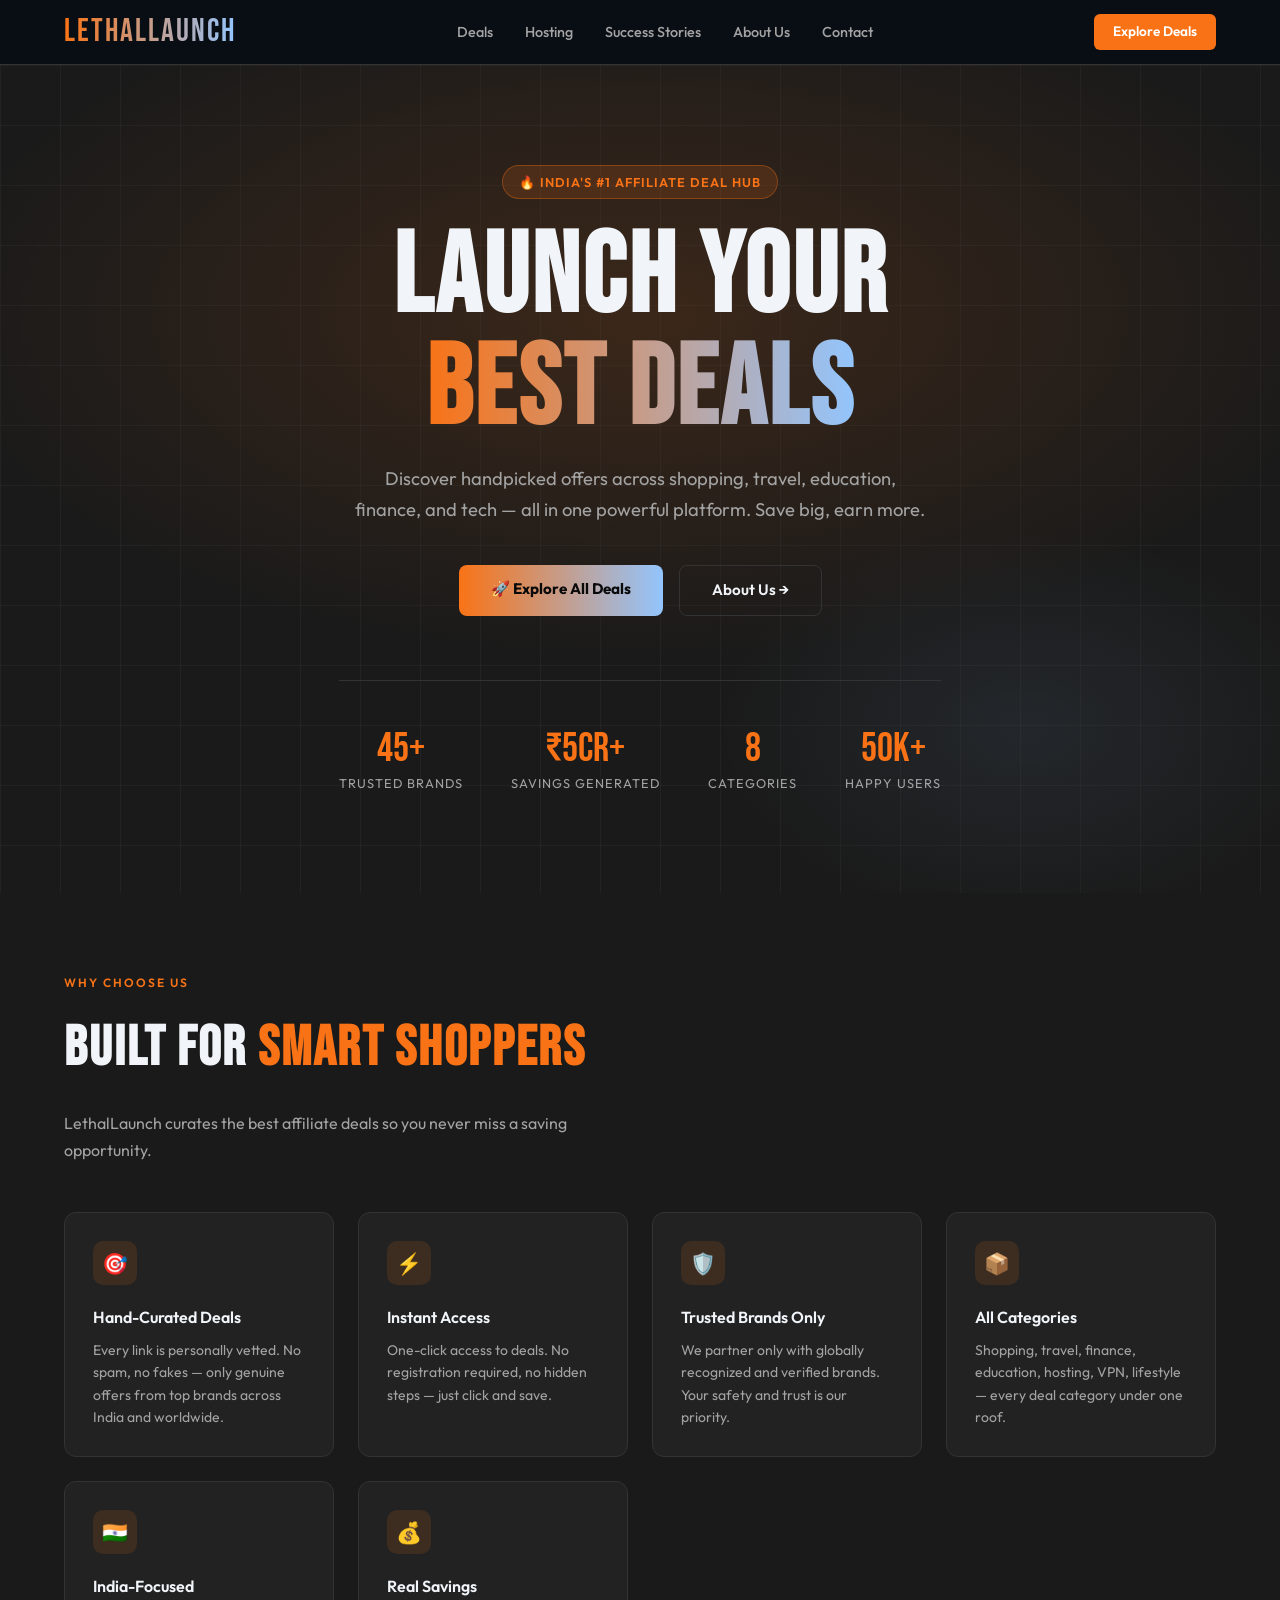
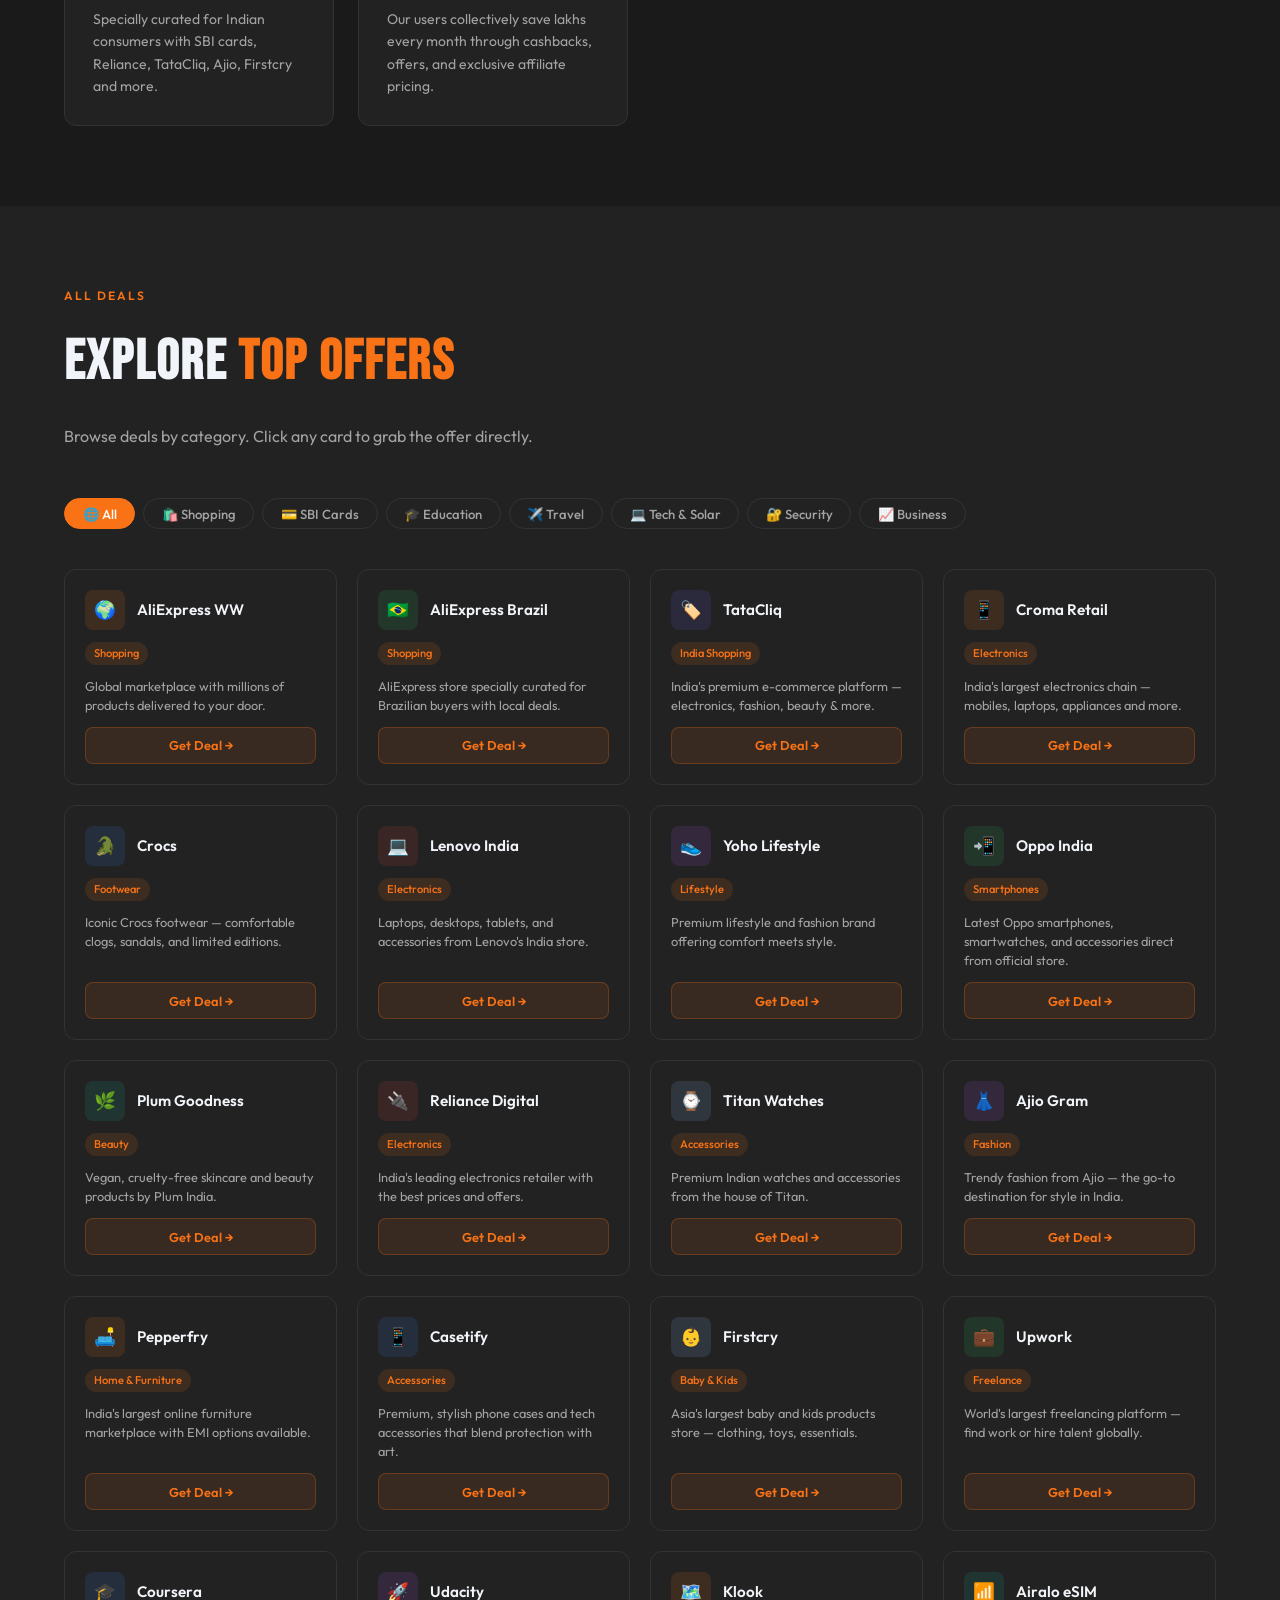
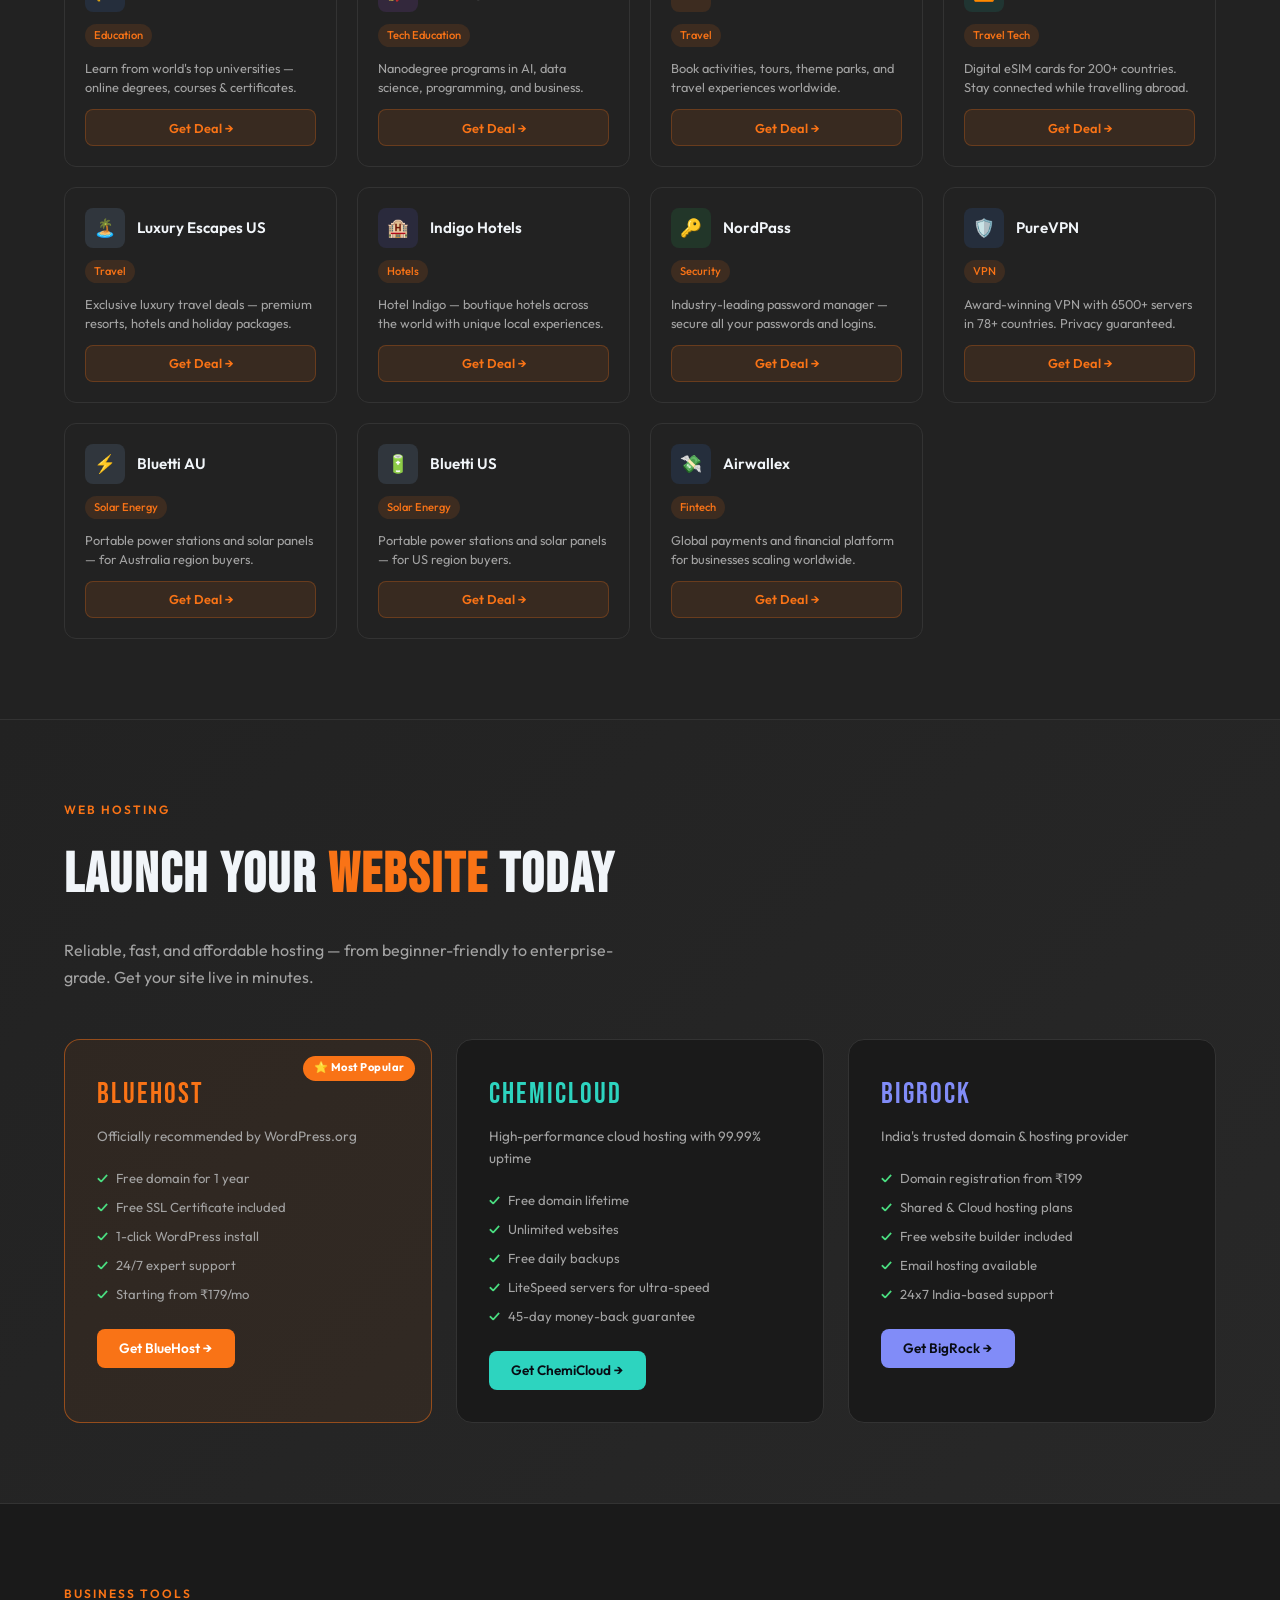
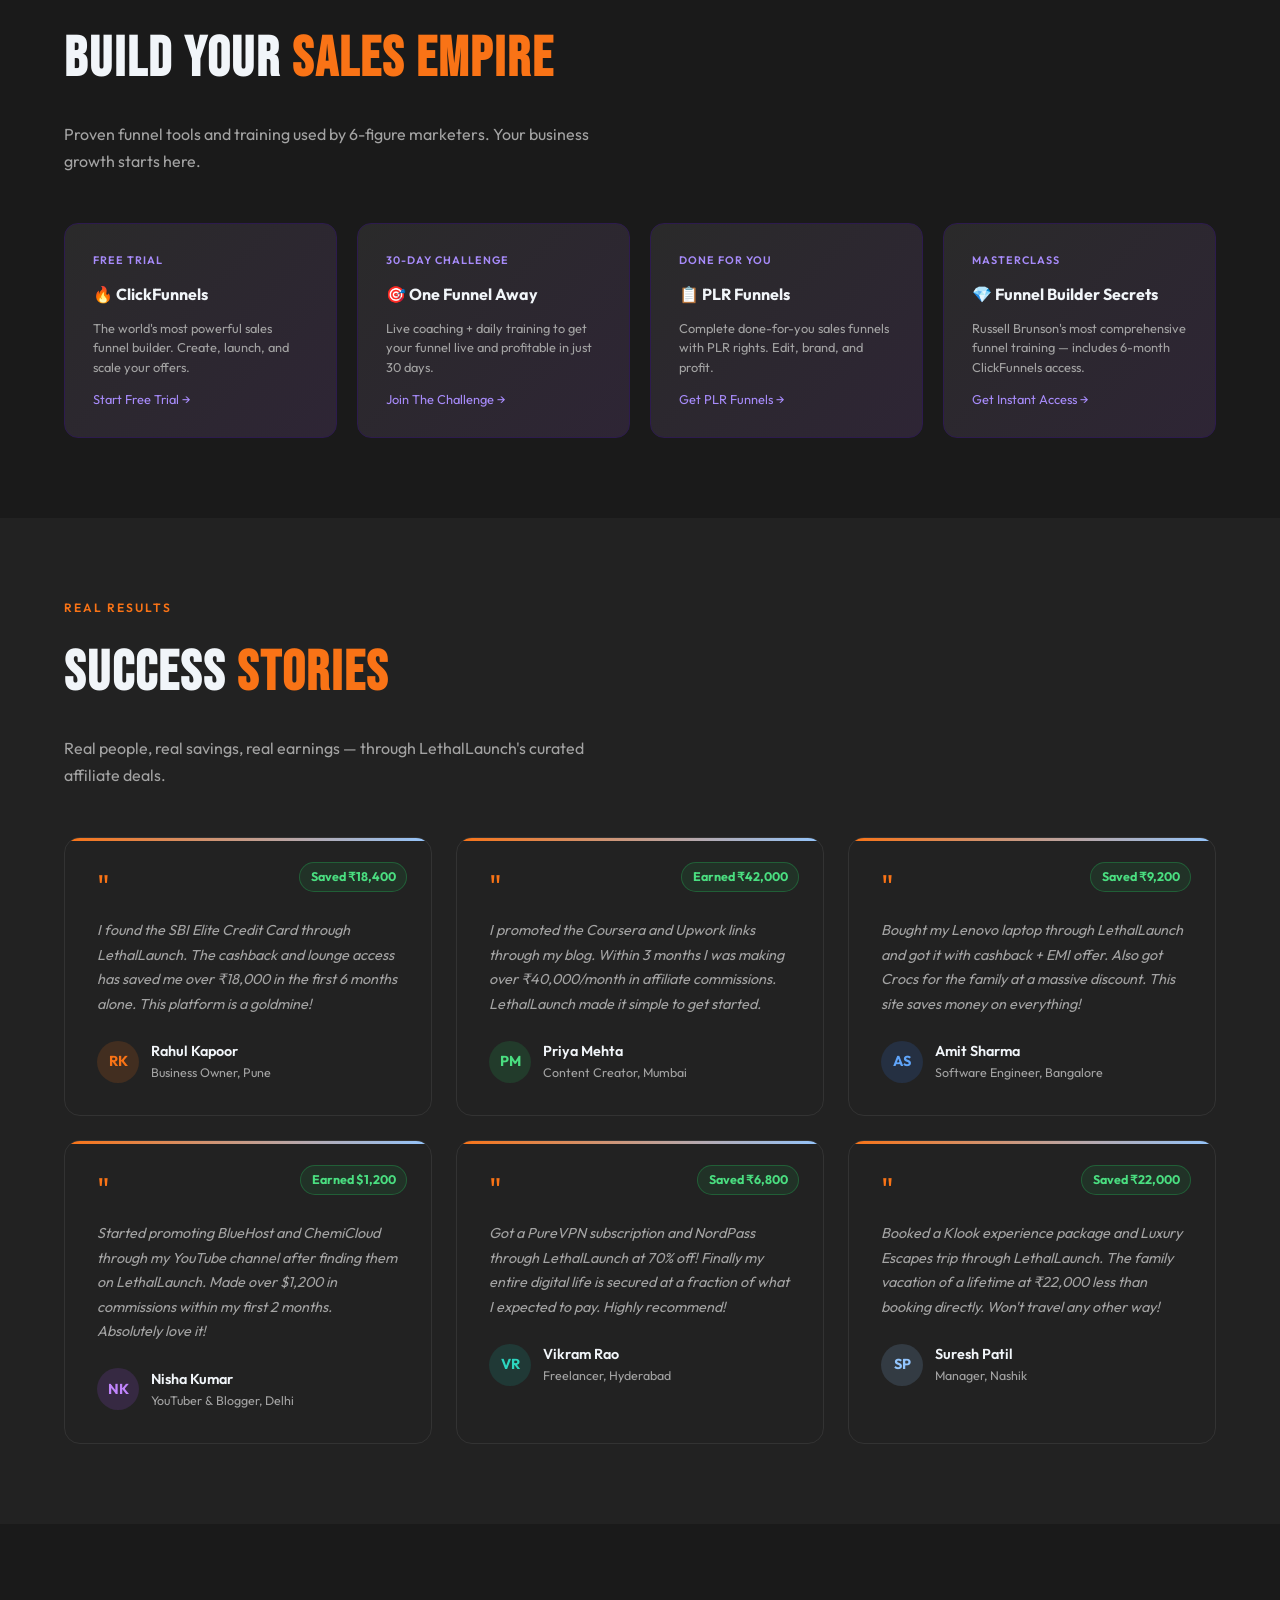
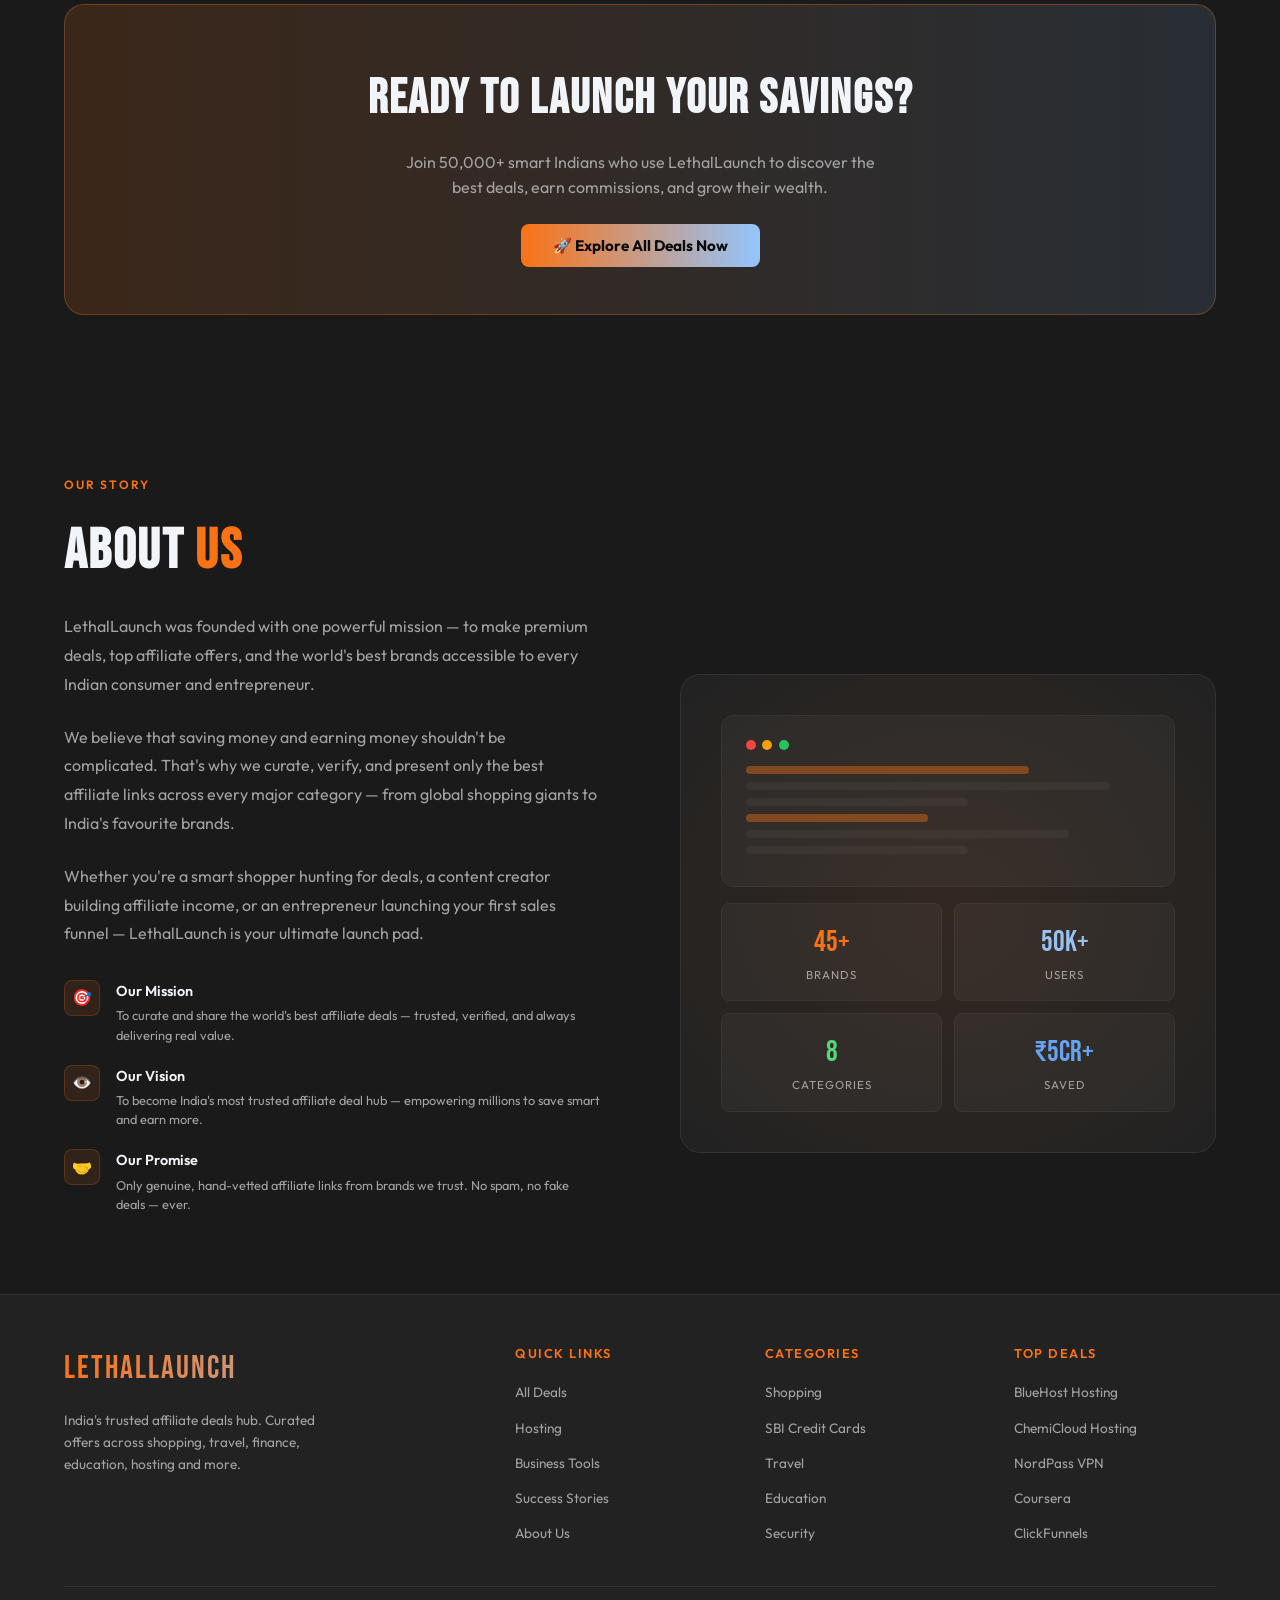
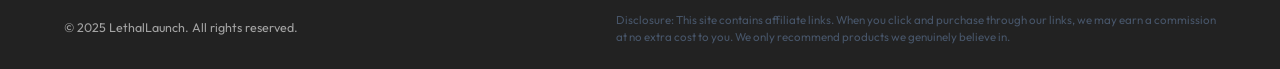
==== commit dcb352bd: "Add files via upload" ====
--- a/index.html
+++ b/index.html
@@ -1,772 +1,852 @@
 <!DOCTYPE html>
 <html lang="en">
 <head>
-  <meta charset="UTF-8">
-  <meta name="viewport" content="width=device-width, initial-scale=1.0">
-  <title>LethalLaunch — Launch Your Website with the Best Web Hosting in 2026</title>
-  <meta name="description" content="Stop guessing. We tested 50+ web hosts so you don't have to. Discover why Bluehost and ChemiCloud are the #1 picks for beginners and performance-driven websites. Start from $2.95/mo.">
-  <meta name="keywords" content="best web hosting, Bluehost review, ChemiCloud review, web hosting comparison, affordable hosting, WordPress hosting, fast hosting 2026">
-  <meta name="author" content="LethalLaunch">
-  <meta name="robots" content="index, follow">
-  <meta name="theme-color" content="#06060b">
-  <link rel="canonical" href="https://lethallaunch.com/">
-
-  <!-- Open Graph -->
-  <meta property="og:type" content="website">
-  <meta property="og:url" content="https://lethallaunch.com/">
-  <meta property="og:title" content="LethalLaunch — Best Web Hosting Reviews 2026">
-  <meta property="og:description" content="We tested 50+ hosts. These two crushed every benchmark. Find your perfect hosting match in 60 seconds.">
-  <meta property="og:site_name" content="LethalLaunch">
-
-  <!-- Twitter -->
-  <meta name="twitter:card" content="summary_large_image">
-  <meta name="twitter:title" content="LethalLaunch — Best Web Hosting Reviews 2026">
-  <meta name="twitter:description" content="We tested 50+ hosts. These two crushed every benchmark.">
-
-  <!-- Fonts -->
-  <link rel="preconnect" href="https://fonts.googleapis.com">
-  <link rel="preconnect" href="https://fonts.gstatic.com" crossorigin>
-  <link href="https://fonts.googleapis.com/css2?family=Inter:wght@400;500;600;700&family=Outfit:wght@600;700;800&display=swap" rel="stylesheet">
-
-  <!-- Styles -->
-  <link rel="stylesheet" href="styles.css">
-
-  <!-- Favicon -->
-  <link rel="icon" type="image/png" href="logo.png">
-
-  <!-- Structured Data -->
-  <script type="application/ld+json">
-  {
-    "@context": "https://schema.org",
-    "@type": "WebSite",
-    "name": "LethalLaunch",
-    "url": "https://lethallaunch.com",
-    "description": "Expert web hosting reviews and comparisons to help you launch your website with confidence.",
-    "publisher": {
-      "@type": "Organization",
-      "name": "LethalLaunch"
-    }
-  }
-  </script>
+<meta charset="UTF-8"/>
+<meta name="viewport" content="width=device-width, initial-scale=1.0"/>
+<title>LethalLaunch – Your Gateway to Top Deals</title>
+<link rel="preconnect" href="https://fonts.googleapis.com"/>
+<link href="https://fonts.googleapis.com/css2?family=Bebas+Neue&family=Outfit:wght@300;400;500;600;700&display=swap" rel="stylesheet"/>
+<style>
+*,*::before,*::after{box-sizing:border-box;margin:0;padding:0}
+:root{
+  --bg:#1a1a1a;
+  --bg2:#222222;
+  --bg3:#2a2a2a;
+  --accent:#f97316;
+  --accent2:#fb923c;
+  --gold:#93c5fd;
+  --text:#f1f5f9;
+  --muted:#a3a3a3;
+  --border:#333333;
+  --card:#222222;
+}
+html{scroll-behavior:smooth}
+body{background:var(--bg);color:var(--text);font-family:'Outfit',sans-serif;font-size:16px;line-height:1.6;overflow-x:hidden}
+
+/* NAV */
+nav{position:sticky;top:0;z-index:100;background:rgba(8,12,20,0.92);backdrop-filter:blur(12px);border-bottom:1px solid var(--border);padding:0 5%}
+.nav-inner{display:flex;align-items:center;justify-content:space-between;height:64px}
+.logo{font-family:'Bebas Neue',sans-serif;font-size:2rem;letter-spacing:2px;background:linear-gradient(90deg,#f97316,#93c5fd);-webkit-background-clip:text;-webkit-text-fill-color:transparent}
+.nav-links{display:flex;gap:2rem;list-style:none}
+.nav-links a{color:var(--muted);text-decoration:none;font-size:.9rem;font-weight:500;transition:color .2s}
+.nav-links a:hover{color:var(--accent)}
+.nav-cta{background:var(--accent);color:#fff;border:none;padding:.45rem 1.2rem;border-radius:6px;font-family:'Outfit',sans-serif;font-weight:600;font-size:.85rem;cursor:pointer;text-decoration:none;transition:background .2s}
+.nav-cta:hover{background:var(--accent2)}
+.hamburger{display:none;flex-direction:column;gap:5px;cursor:pointer;background:none;border:none;padding:4px}
+.hamburger span{width:24px;height:2px;background:var(--text);border-radius:2px;transition:.3s}
+.mobile-menu{display:none;flex-direction:column;background:var(--bg2);border-top:1px solid var(--border);padding:1rem 5%}
+.mobile-menu.open{display:flex}
+.mobile-menu a{color:var(--muted);text-decoration:none;padding:.6rem 0;font-size:.95rem;border-bottom:1px solid var(--border)}
+
+/* HERO */
+.hero{position:relative;min-height:92vh;display:flex;align-items:center;justify-content:center;text-align:center;overflow:hidden;padding:4rem 5%}
+.hero-bg{position:absolute;inset:0;background:radial-gradient(ellipse 80% 60% at 50% 30%,rgba(249,115,22,0.15) 0%,transparent 70%),radial-gradient(ellipse 40% 40% at 80% 80%,rgba(147,197,253,0.08) 0%,transparent 60%)}
+.grid-overlay{position:absolute;inset:0;background-image:linear-gradient(rgba(80,80,80,.25) 1px,transparent 1px),linear-gradient(90deg,rgba(80,80,80,.25) 1px,transparent 1px);background-size:60px 60px;opacity:.6}
+.hero-content{position:relative;z-index:2;max-width:820px}
+.hero-badge{display:inline-block;background:rgba(249,115,22,.15);border:1px solid rgba(249,115,22,.35);color:var(--accent);padding:.35rem 1rem;border-radius:50px;font-size:.8rem;font-weight:600;letter-spacing:1px;text-transform:uppercase;margin-bottom:1.5rem}
+h1.hero-title{font-family:'Bebas Neue',sans-serif;font-size:clamp(3.5rem,9vw,7rem);line-height:1;letter-spacing:3px;margin-bottom:1rem}
+h1.hero-title span{background:linear-gradient(90deg,#f97316,#93c5fd);-webkit-background-clip:text;-webkit-text-fill-color:transparent}
+.hero-sub{font-size:1.15rem;color:var(--muted);max-width:580px;margin:0 auto 2.5rem;line-height:1.7}
+.hero-btns{display:flex;gap:1rem;justify-content:center;flex-wrap:wrap}
+.btn-primary{background:linear-gradient(90deg,#f97316,#93c5fd);color:#0a0a0a;padding:.75rem 2rem;border-radius:8px;font-weight:700;font-size:.95rem;text-decoration:none;transition:opacity .2s;border:none;cursor:pointer}
+.btn-primary:hover{opacity:.88}
+.btn-outline{background:transparent;color:var(--text);padding:.75rem 2rem;border-radius:8px;font-weight:600;font-size:.95rem;text-decoration:none;border:1px solid var(--border);transition:border-color .2s}
+.btn-outline:hover{border-color:var(--accent)}
+.hero-stats{display:flex;gap:3rem;justify-content:center;flex-wrap:wrap;margin-top:4rem;padding-top:3rem;border-top:1px solid var(--border)}
+.stat{text-align:center}
+.stat-num{font-family:'Bebas Neue',sans-serif;font-size:2.5rem;color:var(--accent);line-height:1}
+.stat-label{font-size:.8rem;color:var(--muted);text-transform:uppercase;letter-spacing:1px;margin-top:.25rem}
+
+/* SECTIONS */
+section{padding:5rem 5%}
+.section-label{font-size:.75rem;text-transform:uppercase;letter-spacing:2px;color:var(--accent);font-weight:600;margin-bottom:.75rem}
+.section-title{font-family:'Bebas Neue',sans-serif;font-size:clamp(2rem,5vw,3.5rem);letter-spacing:2px;margin-bottom:1rem}
+.section-title span{color:var(--accent)}
+.section-sub{color:var(--muted);max-width:560px;line-height:1.7;margin-bottom:3rem}
+
+/* FEATURES */
+.features-grid{display:grid;grid-template-columns:repeat(auto-fit,minmax(240px,1fr));gap:1.5rem}
+.feature-card{background:var(--bg2);border:1px solid var(--border);border-radius:12px;padding:1.75rem;transition:border-color .25s,transform .25s}
+.feature-card:hover{border-color:var(--accent);transform:translateY(-4px)}
+.feat-icon{width:44px;height:44px;background:rgba(249,115,22,.12);border-radius:10px;display:flex;align-items:center;justify-content:center;font-size:1.3rem;margin-bottom:1.25rem}
+.feature-card h3{font-weight:600;font-size:1rem;margin-bottom:.5rem}
+.feature-card p{font-size:.875rem;color:var(--muted);line-height:1.6}
+
+/* DEALS / AFFILIATE SECTION */
+.deals-section{background:var(--bg2)}
+.category-tabs{display:flex;gap:.5rem;flex-wrap:wrap;margin-bottom:2.5rem}
+.tab{background:transparent;border:1px solid var(--border);color:var(--muted);padding:.4rem 1.1rem;border-radius:50px;font-size:.82rem;font-weight:500;cursor:pointer;transition:all .2s;font-family:'Outfit',sans-serif}
+.tab:hover{border-color:var(--accent);color:var(--accent)}
+.tab.active{background:var(--accent);border-color:var(--accent);color:#fff}
+.deals-grid{display:grid;grid-template-columns:repeat(auto-fill,minmax(220px,1fr));gap:1.25rem}
+.deal-card{background:var(--card);border:1px solid var(--border);border-radius:12px;padding:1.25rem;display:flex;flex-direction:column;gap:.75rem;transition:border-color .25s,transform .25s;text-decoration:none;color:inherit}
+.deal-card:hover{border-color:var(--accent);transform:translateY(-3px)}
+.deal-top{display:flex;align-items:center;gap:.75rem}
+.deal-icon{width:40px;height:40px;border-radius:8px;display:flex;align-items:center;justify-content:center;font-size:1.1rem;flex-shrink:0}
+.deal-name{font-weight:600;font-size:.95rem;line-height:1.3}
+.deal-cat-badge{font-size:.7rem;background:rgba(249,115,22,.12);color:var(--accent);padding:.15rem .55rem;border-radius:50px;font-weight:500;width:fit-content}
+.deal-desc{font-size:.8rem;color:var(--muted);line-height:1.5;flex:1}
+.deal-link-btn{display:flex;align-items:center;justify-content:center;gap:.4rem;background:rgba(249,115,22,.1);border:1px solid rgba(249,115,22,.25);color:var(--accent);padding:.45rem;border-radius:8px;font-size:.8rem;font-weight:600;transition:background .2s}
+.deal-link-btn:hover{background:rgba(249,115,22,.2)}
+
+/* SBI cards section */
+.sbi-grid{display:grid;grid-template-columns:repeat(auto-fill,minmax(200px,1fr));gap:1rem;margin-top:1rem}
+.sbi-card{background:linear-gradient(135deg,#2a2a2a 0%,#333333 100%);border:1px solid #3a4a5f;border-radius:12px;padding:1.25rem;text-decoration:none;color:inherit;transition:all .25s;display:flex;flex-direction:column;gap:.5rem}
+.sbi-card:hover{border-color:#3b7dd8;transform:translateY(-3px)}
+.sbi-logo{font-size:.65rem;letter-spacing:2px;text-transform:uppercase;color:#60a5fa;font-weight:700}
+.sbi-name{font-weight:600;font-size:.88rem;line-height:1.3}
+.sbi-badge{font-size:.7rem;background:rgba(96,165,250,.12);color:#93c5fd;padding:.15rem .5rem;border-radius:4px;width:fit-content}
+.sbi-cta{font-size:.75rem;color:#60a5fa;margin-top:auto;display:flex;align-items:center;gap:.3rem}
+
+/* SUCCESS STORIES */
+.stories-grid{display:grid;grid-template-columns:repeat(auto-fit,minmax(280px,1fr));gap:1.5rem}
+.story-card{background:var(--bg2);border:1px solid var(--border);border-radius:16px;padding:2rem;position:relative;overflow:hidden}
+.story-card::before{content:'';position:absolute;top:0;left:0;right:0;height:3px;background:linear-gradient(90deg,#f97316,#93c5fd)}
+.story-quote{font-size:2rem;color:var(--accent);line-height:1;margin-bottom:1rem}
+.story-text{font-size:.9rem;color:var(--muted);line-height:1.7;margin-bottom:1.5rem;font-style:italic}
+.story-person{display:flex;align-items:center;gap:.75rem}
+.story-avatar{width:42px;height:42px;border-radius:50%;display:flex;align-items:center;justify-content:center;font-weight:700;font-size:.9rem;flex-shrink:0}
+.story-meta h4{font-size:.9rem;font-weight:600}
+.story-meta p{font-size:.78rem;color:var(--muted)}
+.story-earning{position:absolute;top:1.5rem;right:1.5rem;background:rgba(34,197,94,.1);border:1px solid rgba(34,197,94,.3);color:#4ade80;font-size:.78rem;font-weight:700;padding:.25rem .65rem;border-radius:50px}
+
+/* ABOUT */
+.about-section{background:var(--bg)}
+.about-inner{display:grid;grid-template-columns:1fr 1fr;gap:5rem;align-items:center}
+.about-img-mock{background:var(--bg2);border:1px solid var(--border);border-radius:20px;padding:2.5rem;position:relative;overflow:hidden}
+.about-img-mock::before{content:'';position:absolute;inset:0;background:radial-gradient(ellipse 70% 70% at 50% 50%,rgba(249,115,22,.08),transparent)}
+.mock-screen{background:var(--bg3);border-radius:12px;padding:1.5rem;margin-bottom:1rem;border:1px solid var(--border)}
+.mock-bar{display:flex;gap:.4rem;margin-bottom:1rem}
+.mock-dot{width:10px;height:10px;border-radius:50%}
+.mock-line{height:8px;background:var(--border);border-radius:4px;margin-bottom:.5rem}
+.mock-line.short{width:55%}
+.mock-line.accent{background:rgba(249,115,22,.4)}
+.about-values{display:flex;flex-direction:column;gap:1.25rem;margin-top:2rem}
+.value-row{display:flex;align-items:flex-start;gap:1rem}
+.value-icon{width:36px;height:36px;border-radius:8px;background:rgba(249,115,22,.1);border:1px solid rgba(249,115,22,.2);display:flex;align-items:center;justify-content:center;flex-shrink:0;font-size:1rem}
+.value-text h4{font-size:.9rem;font-weight:600;margin-bottom:.2rem}
+.value-text p{font-size:.8rem;color:var(--muted);line-height:1.5}
+
+/* HOSTING HIGHLIGHT */
+.hosting-section{background:linear-gradient(135deg,rgba(34,34,34,1) 0%,rgba(40,40,40,1) 100%);border-top:1px solid var(--border);border-bottom:1px solid var(--border)}
+.hosting-cards{display:grid;grid-template-columns:repeat(auto-fit,minmax(300px,1fr));gap:1.5rem;margin-top:2rem}
+.hosting-card{background:var(--bg);border:1px solid var(--border);border-radius:16px;padding:2rem;position:relative;overflow:hidden;text-decoration:none;color:inherit;transition:all .25s;display:block}
+.hosting-card:hover{border-color:var(--accent);transform:translateY(-4px)}
+.hosting-card.featured{border-color:rgba(249,115,22,.5);background:rgba(249,115,22,.06)}
+.hosting-badge{position:absolute;top:1rem;right:1rem;background:var(--accent);color:#fff;font-size:.7rem;font-weight:700;padding:.2rem .65rem;border-radius:50px;letter-spacing:.5px}
+.hosting-logo{font-family:'Bebas Neue',sans-serif;font-size:1.8rem;letter-spacing:2px;margin-bottom:.5rem}
+.hosting-tagline{font-size:.85rem;color:var(--muted);margin-bottom:1.25rem}
+.hosting-perks{display:flex;flex-direction:column;gap:.5rem;margin-bottom:1.5rem}
+.perk{font-size:.82rem;color:var(--muted);display:flex;align-items:center;gap:.5rem}
+.perk::before{content:'✓';color:#4ade80;font-weight:700;flex-shrink:0}
+.hosting-cta-btn{display:inline-flex;align-items:center;gap:.4rem;background:var(--accent);color:#fff;padding:.55rem 1.4rem;border-radius:8px;font-weight:600;font-size:.85rem}
+
+/* FUNNEL SECTION */
+.funnel-cards{display:grid;grid-template-columns:repeat(auto-fit,minmax(220px,1fr));gap:1.25rem;margin-top:1.5rem}
+.funnel-card{background:linear-gradient(135deg,#2a2a2a,#2e2535);border:1px solid #2d1b4e;border-radius:14px;padding:1.75rem;text-decoration:none;color:inherit;transition:all .25s;display:flex;flex-direction:column;gap:.75rem}
+.funnel-card:hover{border-color:#7c3aed;transform:translateY(-3px)}
+.funnel-tag{font-size:.68rem;text-transform:uppercase;letter-spacing:1px;color:#a78bfa;font-weight:600}
+.funnel-name{font-weight:700;font-size:1rem}
+.funnel-desc{font-size:.8rem;color:var(--muted);line-height:1.5}
+.funnel-link{font-size:.8rem;color:#a78bfa;display:flex;align-items:center;gap:.3rem;margin-top:auto}
+
+/* NEWSLETTER / CTA BANNER */
+.cta-banner{background:linear-gradient(90deg,rgba(249,115,22,.15),rgba(147,197,253,.12));border:1px solid rgba(249,115,22,.3);border-radius:20px;padding:3.5rem;text-align:center;margin:2rem 0}
+.cta-banner h2{font-family:'Bebas Neue',sans-serif;font-size:clamp(2rem,4vw,3rem);letter-spacing:2px;margin-bottom:.75rem}
+.cta-banner p{color:var(--muted);margin-bottom:2rem;max-width:500px;margin-left:auto;margin-right:auto}
+
+/* FOOTER */
+footer{background:var(--bg2);border-top:1px solid var(--border);padding:3rem 5% 1.5rem}
+.footer-inner{display:grid;grid-template-columns:2fr 1fr 1fr 1fr;gap:3rem;margin-bottom:2.5rem}
+.footer-brand .logo{display:block;margin-bottom:1rem}
+.footer-brand p{font-size:.85rem;color:var(--muted);line-height:1.6;max-width:260px}
+.footer-col h5{font-size:.8rem;text-transform:uppercase;letter-spacing:1.5px;color:var(--accent);font-weight:600;margin-bottom:1rem}
+.footer-col ul{list-style:none;display:flex;flex-direction:column;gap:.6rem}
+.footer-col ul a{color:var(--muted);text-decoration:none;font-size:.85rem;transition:color .2s}
+.footer-col ul a:hover{color:var(--text)}
+.footer-bottom{border-top:1px solid var(--border);padding-top:1.5rem;display:flex;justify-content:space-between;align-items:center;flex-wrap:wrap;gap:1rem}
+.footer-bottom p{font-size:.78rem;color:var(--muted)}
+.footer-bottom .disc{font-size:.72rem;color:#475569;max-width:600px;line-height:1.5}
+
+/* HIDDEN */
+.category-section{display:none}
+.category-section.active{display:block}
+
+/* RESPONSIVE */
+@media(max-width:768px){
+  .nav-links,.nav-cta{display:none}
+  .hamburger{display:flex}
+  .about-inner{grid-template-columns:1fr}
+  .footer-inner{grid-template-columns:1fr 1fr}
+  .hero-stats{gap:2rem}
+}
+@media(max-width:480px){
+  .footer-inner{grid-template-columns:1fr}
+  section{padding:3.5rem 5%}
+}
+
+/* SCROLL REVEAL */
+.reveal{opacity:0;transform:translateY(24px);transition:opacity .6s ease,transform .6s ease}
+.reveal.visible{opacity:1;transform:none}
+</style>
 </head>
 <body>
 
-  <!-- ========== Affiliate Disclosure Bar ========== -->
-  <div class="affiliate-bar" id="affiliate-bar">
-    <div class="container">
-      📣 <strong>Transparency Notice:</strong> This site contains affiliate links. We may earn a commission at no extra cost to you. <a href="#footer-disclosure">Learn more</a>
-    </div>
-  </div>
-
-  <!-- ========== Navigation ========== -->
-  <nav class="navbar" id="navbar" role="navigation" aria-label="Main navigation">
-    <div class="nav-container">
-      <a href="#" class="nav-logo" aria-label="LethalLaunch Home">
-        <img src="logo.png" alt="LethalLaunch logo" class="logo-img">
-        <span>LethalLaunch</span>
-      </a>
-
-      <div class="nav-links" id="nav-links" role="menubar">
-        <a href="#story" class="nav-link" role="menuitem">Our Story</a>
-        <a href="#hosting" class="nav-link" role="menuitem">Hosting</a>
-        <a href="#compare" class="nav-link" role="menuitem">Compare</a>
-        <a href="#faq" class="nav-link" role="menuitem">FAQ</a>
-      </div>
-
-      <a href="#hosting" class="nav-cta" id="nav-cta-btn">
-        Launch Now →
-      </a>
-
-      <button class="mobile-menu-btn" id="mobile-menu-btn" aria-label="Toggle navigation menu" aria-expanded="false">
-        <span></span>
-        <span></span>
-        <span></span>
-      </button>
-    </div>
-  </nav>
-
-  <main>
-    <!-- ========== HERO ========== -->
-    <section class="hero" id="hero">
-      <canvas class="hero-canvas" id="hero-canvas" aria-hidden="true"></canvas>
-
-      <div class="hero-content">
-        <div class="hero-badge">
-          <span class="badge-dot" aria-hidden="true"></span>
-          Trusted by 10,000+ Website Launchers
+<!-- NAV -->
+<nav>
+  <div class="nav-inner">
+    <div class="logo">LethalLaunch</div>
+    <ul class="nav-links">
+      <li><a onclick="goTo('deals')">Deals</a></li>
+      <li><a onclick="goTo('hosting')">Hosting</a></li>
+      <li><a onclick="goTo('success')">Success Stories</a></li>
+      <li><a onclick="goTo('about')">About Us</a></li>
+      <li><a onclick="goTo('contact')">Contact</a></li>
+    </ul>
+    <a onclick="goTo('deals')" class="nav-cta">Explore Deals</a>
+    <button class="hamburger" id="ham" aria-label="Menu">
+      <span></span><span></span><span></span>
+    </button>
+  </div>
+  <div class="mobile-menu" id="mobileMenu">
+    <a onclick="goTo('deals')">Deals</a>
+    <a onclick="goTo('hosting')">Hosting</a>
+    <a onclick="goTo('success')">Success Stories</a>
+    <a onclick="goTo('about')">About Us</a>
+    <a onclick="goTo('contact')">Contact</a>
+  </div>
+</nav>
+
+<!-- HERO -->
+<section class="hero" id="home">
+  <div class="hero-bg"></div>
+  <div class="grid-overlay"></div>
+  <div class="hero-content">
+    <div class="hero-badge">🔥 India's #1 Affiliate Deal Hub</div>
+    <h1 class="hero-title">LAUNCH YOUR<br/><span>BEST DEALS</span></h1>
+    <p class="hero-sub">Discover handpicked offers across shopping, travel, education, finance, and tech — all in one powerful platform. Save big, earn more.</p>
+    <div class="hero-btns">
+      <a onclick="goTo('deals')" class="btn-primary">🚀 Explore All Deals</a>
+      <a onclick="goTo('about')" class="btn-outline">About Us →</a>
+    </div>
+    <div class="hero-stats">
+      <div class="stat"><div class="stat-num">45+</div><div class="stat-label">Trusted Brands</div></div>
+      <div class="stat"><div class="stat-num">₹5Cr+</div><div class="stat-label">Savings Generated</div></div>
+      <div class="stat"><div class="stat-num">8</div><div class="stat-label">Categories</div></div>
+      <div class="stat"><div class="stat-num">50K+</div><div class="stat-label">Happy Users</div></div>
+    </div>
+  </div>
+</section>
+
+<!-- FEATURES -->
+<section id="features">
+  <div class="section-label">Why Choose Us</div>
+  <h2 class="section-title">BUILT FOR <span>SMART SHOPPERS</span></h2>
+  <p class="section-sub">LethalLaunch curates the best affiliate deals so you never miss a saving opportunity.</p>
+  <div class="features-grid reveal">
+    <div class="feature-card">
+      <div class="feat-icon">🎯</div>
+      <h3>Hand-Curated Deals</h3>
+      <p>Every link is personally vetted. No spam, no fakes — only genuine offers from top brands across India and worldwide.</p>
+    </div>
+    <div class="feature-card">
+      <div class="feat-icon">⚡</div>
+      <h3>Instant Access</h3>
+      <p>One-click access to deals. No registration required, no hidden steps — just click and save.</p>
+    </div>
+    <div class="feature-card">
+      <div class="feat-icon">🛡️</div>
+      <h3>Trusted Brands Only</h3>
+      <p>We partner only with globally recognized and verified brands. Your safety and trust is our priority.</p>
+    </div>
+    <div class="feature-card">
+      <div class="feat-icon">📦</div>
+      <h3>All Categories</h3>
+      <p>Shopping, travel, finance, education, hosting, VPN, lifestyle — every deal category under one roof.</p>
+    </div>
+    <div class="feature-card">
+      <div class="feat-icon">🇮🇳</div>
+      <h3>India-Focused</h3>
+      <p>Specially curated for Indian consumers with SBI cards, Reliance, TataCliq, Ajio, Firstcry and more.</p>
+    </div>
+    <div class="feature-card">
+      <div class="feat-icon">💰</div>
+      <h3>Real Savings</h3>
+      <p>Our users collectively save lakhs every month through cashbacks, offers, and exclusive affiliate pricing.</p>
+    </div>
+  </div>
+</section>
+
+<!-- DEALS SECTION -->
+<section id="deals" class="deals-section">
+  <div class="section-label">All Deals</div>
+  <h2 class="section-title">EXPLORE <span>TOP OFFERS</span></h2>
+  <p class="section-sub">Browse deals by category. Click any card to grab the offer directly.</p>
+
+  <div class="category-tabs">
+    <button class="tab active" onclick="showCat('all',this)">🌐 All</button>
+    <button class="tab" onclick="showCat('shopping',this)">🛍️ Shopping</button>
+    <button class="tab" onclick="showCat('sbi',this)">💳 SBI Cards</button>
+    <button class="tab" onclick="showCat('edu',this)">🎓 Education</button>
+    <button class="tab" onclick="showCat('travel',this)">✈️ Travel</button>
+    <button class="tab" onclick="showCat('tech',this)">💻 Tech & Solar</button>
+    <button class="tab" onclick="showCat('security',this)">🔐 Security</button>
+    <button class="tab" onclick="showCat('business',this)">📈 Business</button>
+  </div>
+
+  <!-- ALL / SHOPPING -->
+  <div id="cat-all" class="category-section active">
+    <div class="deals-grid">
+
+      <!-- Shopping -->
+      <a class="deal-card" href="https://clnk.in/AUD3" target="_blank" rel="nofollow">
+        <div class="deal-top"><div class="deal-icon" style="background:rgba(249,115,22,.12);color:#fb923c">🌍</div><div class="deal-name">AliExpress WW</div></div>
+        <div class="deal-cat-badge">Shopping</div>
+        <div class="deal-desc">Global marketplace with millions of products delivered to your door.</div>
+        <div class="deal-link-btn">Get Deal →</div>
+      </a>
+
+      <a class="deal-card" href="https://clnk.in/AUD9" target="_blank" rel="nofollow">
+        <div class="deal-top"><div class="deal-icon" style="background:rgba(34,197,94,.12);color:#4ade80">🇧🇷</div><div class="deal-name">AliExpress Brazil</div></div>
+        <div class="deal-cat-badge">Shopping</div>
+        <div class="deal-desc">AliExpress store specially curated for Brazilian buyers with local deals.</div>
+        <div class="deal-link-btn">Get Deal →</div>
+      </a>
+
+      <a class="deal-card" href="https://clnk.in/AUE3" target="_blank" rel="nofollow">
+        <div class="deal-top"><div class="deal-icon" style="background:rgba(99,102,241,.12);color:#818cf8">🏷️</div><div class="deal-name">TataCliq</div></div>
+        <div class="deal-cat-badge">India Shopping</div>
+        <div class="deal-desc">India's premium e-commerce platform — electronics, fashion, beauty & more.</div>
+        <div class="deal-link-btn">Get Deal →</div>
+      </a>
+
+      <a class="deal-card" href="https://crma.clnk.in/AUFV" target="_blank" rel="nofollow">
+        <div class="deal-top"><div class="deal-icon" style="background:rgba(249,115,22,.12);color:#fb923c">📱</div><div class="deal-name">Croma Retail</div></div>
+        <div class="deal-cat-badge">Electronics</div>
+        <div class="deal-desc">India's largest electronics chain — mobiles, laptops, appliances and more.</div>
+        <div class="deal-link-btn">Get Deal →</div>
+      </a>
+
+      <a class="deal-card" href="https://clnk.in/AUFW" target="_blank" rel="nofollow">
+        <div class="deal-top"><div class="deal-icon" style="background:rgba(59,130,246,.12);color:#60a5fa">🐊</div><div class="deal-name">Crocs</div></div>
+        <div class="deal-cat-badge">Footwear</div>
+        <div class="deal-desc">Iconic Crocs footwear — comfortable clogs, sandals, and limited editions.</div>
+        <div class="deal-link-btn">Get Deal →</div>
+      </a>
+
+      <a class="deal-card" href="https://clnk.in/AUF1" target="_blank" rel="nofollow">
+        <div class="deal-top"><div class="deal-icon" style="background:rgba(239,68,68,.12);color:#f87171">💻</div><div class="deal-name">Lenovo India</div></div>
+        <div class="deal-cat-badge">Electronics</div>
+        <div class="deal-desc">Laptops, desktops, tablets, and accessories from Lenovo's India store.</div>
+        <div class="deal-link-btn">Get Deal →</div>
+      </a>
+
+      <a class="deal-card" href="https://clnk.in/AUF8" target="_blank" rel="nofollow">
+        <div class="deal-top"><div class="deal-icon" style="background:rgba(168,85,247,.12);color:#c084fc">👟</div><div class="deal-name">Yoho Lifestyle</div></div>
+        <div class="deal-cat-badge">Lifestyle</div>
+        <div class="deal-desc">Premium lifestyle and fashion brand offering comfort meets style.</div>
+        <div class="deal-link-btn">Get Deal →</div>
+      </a>
+
+      <a class="deal-card" href="https://opo.clnk.in/AUGa" target="_blank" rel="nofollow">
+        <div class="deal-top"><div class="deal-icon" style="background:rgba(34,197,94,.12);color:#4ade80">📲</div><div class="deal-name">Oppo India</div></div>
+        <div class="deal-cat-badge">Smartphones</div>
+        <div class="deal-desc">Latest Oppo smartphones, smartwatches, and accessories direct from official store.</div>
+        <div class="deal-link-btn">Get Deal →</div>
+      </a>
+
+      <a class="deal-card" href="https://clnk.in/AUGi" target="_blank" rel="nofollow">
+        <div class="deal-top"><div class="deal-icon" style="background:rgba(20,184,166,.12);color:#2dd4bf">🌿</div><div class="deal-name">Plum Goodness</div></div>
+        <div class="deal-cat-badge">Beauty</div>
+        <div class="deal-desc">Vegan, cruelty-free skincare and beauty products by Plum India.</div>
+        <div class="deal-link-btn">Get Deal →</div>
+      </a>
+
+      <a class="deal-card" href="https://clnk.in/AUGk" target="_blank" rel="nofollow">
+        <div class="deal-top"><div class="deal-icon" style="background:rgba(239,68,68,.12);color:#f87171">🔌</div><div class="deal-name">Reliance Digital</div></div>
+        <div class="deal-cat-badge">Electronics</div>
+        <div class="deal-desc">India's leading electronics retailer with the best prices and offers.</div>
+        <div class="deal-link-btn">Get Deal →</div>
+      </a>
+
+      <a class="deal-card" href="https://clnk.in/AUGq" target="_blank" rel="nofollow">
+        <div class="deal-top"><div class="deal-icon" style="background:rgba(147,197,253,.12);color:#93c5fd">⌚</div><div class="deal-name">Titan Watches</div></div>
+        <div class="deal-cat-badge">Accessories</div>
+        <div class="deal-desc">Premium Indian watches and accessories from the house of Titan.</div>
+        <div class="deal-link-btn">Get Deal →</div>
+      </a>
+
+      <a class="deal-card" href="https://ajo.clnk.in/AUGt" target="_blank" rel="nofollow">
+        <div class="deal-top"><div class="deal-icon" style="background:rgba(168,85,247,.12);color:#c084fc">👗</div><div class="deal-name">Ajio Gram</div></div>
+        <div class="deal-cat-badge">Fashion</div>
+        <div class="deal-desc">Trendy fashion from Ajio — the go-to destination for style in India.</div>
+        <div class="deal-link-btn">Get Deal →</div>
+      </a>
+
+      <a class="deal-card" href="https://clnk.in/AUGu" target="_blank" rel="nofollow">
+        <div class="deal-top"><div class="deal-icon" style="background:rgba(249,115,22,.12);color:#fb923c">🛋️</div><div class="deal-name">Pepperfry</div></div>
+        <div class="deal-cat-badge">Home & Furniture</div>
+        <div class="deal-desc">India's largest online furniture marketplace with EMI options available.</div>
+        <div class="deal-link-btn">Get Deal →</div>
+      </a>
+
+      <a class="deal-card" href="https://clnk.in/AUGP" target="_blank" rel="nofollow">
+        <div class="deal-top"><div class="deal-icon" style="background:rgba(59,130,246,.12);color:#60a5fa">📱</div><div class="deal-name">Casetify</div></div>
+        <div class="deal-cat-badge">Accessories</div>
+        <div class="deal-desc">Premium, stylish phone cases and tech accessories that blend protection with art.</div>
+        <div class="deal-link-btn">Get Deal →</div>
+      </a>
+
+      <a class="deal-card" href="https://clnk.in/AUGI" target="_blank" rel="nofollow">
+        <div class="deal-top"><div class="deal-icon" style="background:rgba(147,197,253,.12);color:#93c5fd">👶</div><div class="deal-name">Firstcry</div></div>
+        <div class="deal-cat-badge">Baby & Kids</div>
+        <div class="deal-desc">Asia's largest baby and kids products store — clothing, toys, essentials.</div>
+        <div class="deal-link-btn">Get Deal →</div>
+      </a>
+
+      <!-- Education -->
+      <a class="deal-card" href="https://clnk.in/AUvJ" target="_blank" rel="nofollow">
+        <div class="deal-top"><div class="deal-icon" style="background:rgba(34,197,94,.12);color:#4ade80">💼</div><div class="deal-name">Upwork</div></div>
+        <div class="deal-cat-badge">Freelance</div>
+        <div class="deal-desc">World's largest freelancing platform — find work or hire talent globally.</div>
+        <div class="deal-link-btn">Get Deal →</div>
+      </a>
+
+      <a class="deal-card" href="https://clnk.in/AUCu" target="_blank" rel="nofollow">
+        <div class="deal-top"><div class="deal-icon" style="background:rgba(59,130,246,.12);color:#60a5fa">🎓</div><div class="deal-name">Coursera</div></div>
+        <div class="deal-cat-badge">Education</div>
+        <div class="deal-desc">Learn from world's top universities — online degrees, courses & certificates.</div>
+        <div class="deal-link-btn">Get Deal →</div>
+      </a>
+
+      <a class="deal-card" href="https://clnk.in/AUGX" target="_blank" rel="nofollow">
+        <div class="deal-top"><div class="deal-icon" style="background:rgba(168,85,247,.12);color:#c084fc">🚀</div><div class="deal-name">Udacity</div></div>
+        <div class="deal-cat-badge">Tech Education</div>
+        <div class="deal-desc">Nanodegree programs in AI, data science, programming, and business.</div>
+        <div class="deal-link-btn">Get Deal →</div>
+      </a>
+
+      <!-- Travel -->
+      <a class="deal-card" href="https://clnk.in/AUyC" target="_blank" rel="nofollow">
+        <div class="deal-top"><div class="deal-icon" style="background:rgba(249,115,22,.12);color:#fb923c">🗺️</div><div class="deal-name">Klook</div></div>
+        <div class="deal-cat-badge">Travel</div>
+        <div class="deal-desc">Book activities, tours, theme parks, and travel experiences worldwide.</div>
+        <div class="deal-link-btn">Get Deal →</div>
+      </a>
+
+      <a class="deal-card" href="https://clnk.in/AUEI" target="_blank" rel="nofollow">
+        <div class="deal-top"><div class="deal-icon" style="background:rgba(20,184,166,.12);color:#2dd4bf">📶</div><div class="deal-name">Airalo eSIM</div></div>
+        <div class="deal-cat-badge">Travel Tech</div>
+        <div class="deal-desc">Digital eSIM cards for 200+ countries. Stay connected while travelling abroad.</div>
+        <div class="deal-link-btn">Get Deal →</div>
+      </a>
+
+      <a class="deal-card" href="https://clnk.in/AUFw" target="_blank" rel="nofollow">
+        <div class="deal-top"><div class="deal-icon" style="background:rgba(147,197,253,.12);color:#93c5fd">🏝️</div><div class="deal-name">Luxury Escapes US</div></div>
+        <div class="deal-cat-badge">Travel</div>
+        <div class="deal-desc">Exclusive luxury travel deals — premium resorts, hotels and holiday packages.</div>
+        <div class="deal-link-btn">Get Deal →</div>
+      </a>
+
+      <a class="deal-card" href="https://clnk.in/AUGT" target="_blank" rel="nofollow">
+        <div class="deal-top"><div class="deal-icon" style="background:rgba(99,102,241,.12);color:#818cf8">🏨</div><div class="deal-name">Indigo Hotels</div></div>
+        <div class="deal-cat-badge">Hotels</div>
+        <div class="deal-desc">Hotel Indigo — boutique hotels across the world with unique local experiences.</div>
+        <div class="deal-link-btn">Get Deal →</div>
+      </a>
+
+      <!-- Security -->
+      <a class="deal-card" href="https://clnk.in/AUA5" target="_blank" rel="nofollow">
+        <div class="deal-top"><div class="deal-icon" style="background:rgba(34,197,94,.12);color:#4ade80">🔑</div><div class="deal-name">NordPass</div></div>
+        <div class="deal-cat-badge">Security</div>
+        <div class="deal-desc">Industry-leading password manager — secure all your passwords and logins.</div>
+        <div class="deal-link-btn">Get Deal →</div>
+      </a>
+
+      <a class="deal-card" href="https://clnk.in/AUBh" target="_blank" rel="nofollow">
+        <div class="deal-top"><div class="deal-icon" style="background:rgba(59,130,246,.12);color:#60a5fa">🛡️</div><div class="deal-name">PureVPN</div></div>
+        <div class="deal-cat-badge">VPN</div>
+        <div class="deal-desc">Award-winning VPN with 6500+ servers in 78+ countries. Privacy guaranteed.</div>
+        <div class="deal-link-btn">Get Deal →</div>
+      </a>
+
+      <!-- Tech/Solar -->
+      <a class="deal-card" href="https://clnk.in/AUBR" target="_blank" rel="nofollow">
+        <div class="deal-top"><div class="deal-icon" style="background:rgba(147,197,253,.12);color:#93c5fd">⚡</div><div class="deal-name">Bluetti AU</div></div>
+        <div class="deal-cat-badge">Solar Energy</div>
+        <div class="deal-desc">Portable power stations and solar panels — for Australia region buyers.</div>
+        <div class="deal-link-btn">Get Deal →</div>
+      </a>
+
+      <a class="deal-card" href="https://clnk.in/AUB4" target="_blank" rel="nofollow">
+        <div class="deal-top"><div class="deal-icon" style="background:rgba(147,197,253,.12);color:#93c5fd">🔋</div><div class="deal-name">Bluetti US</div></div>
+        <div class="deal-cat-badge">Solar Energy</div>
+        <div class="deal-desc">Portable power stations and solar panels — for US region buyers.</div>
+        <div class="deal-link-btn">Get Deal →</div>
+      </a>
+
+      <!-- Business -->
+      <a class="deal-card" href="https://clnk.in/AUGA" target="_blank" rel="nofollow">
+        <div class="deal-top"><div class="deal-icon" style="background:rgba(59,130,246,.12);color:#60a5fa">💸</div><div class="deal-name">Airwallex</div></div>
+        <div class="deal-cat-badge">Fintech</div>
+        <div class="deal-desc">Global payments and financial platform for businesses scaling worldwide.</div>
+        <div class="deal-link-btn">Get Deal →</div>
+      </a>
+
+    </div>
+  </div>
+
+  <!-- SBI CARDS CATEGORY -->
+  <div id="cat-sbi" class="category-section">
+    <p style="color:var(--muted);margin-bottom:1.5rem;font-size:.9rem">Apply for SBI Credit Cards through our exclusive affiliate links and earn rewards, cashbacks, and exclusive benefits.</p>
+    <div class="sbi-grid">
+      <a class="sbi-card" href="https://clnk.in/AUCQ" target="_blank" rel="nofollow"><div class="sbi-logo">SBI Card</div><div class="sbi-name">SimplySave Credit Card</div><div class="sbi-badge">Rewards</div><div class="sbi-cta">Apply Now →</div></a>
+      <a class="sbi-card" href="https://clnk.in/AUC1" target="_blank" rel="nofollow"><div class="sbi-logo">SBI Card</div><div class="sbi-name">Flipkart Credit Card</div><div class="sbi-badge">Shopping</div><div class="sbi-cta">Apply Now →</div></a>
+      <a class="sbi-card" href="https://clnk.in/AUC3" target="_blank" rel="nofollow"><div class="sbi-logo">SBI Card</div><div class="sbi-name">ELITE Credit Card</div><div class="sbi-badge">Premium</div><div class="sbi-cta">Apply Now →</div></a>
+      <a class="sbi-card" href="https://clnk.in/AUC4" target="_blank" rel="nofollow"><div class="sbi-logo">SBI Card</div><div class="sbi-name">Cashback Credit Card</div><div class="sbi-badge">Cashback</div><div class="sbi-cta">Apply Now →</div></a>
+      <a class="sbi-card" href="https://clnk.in/AUC9" target="_blank" rel="nofollow"><div class="sbi-logo">SBI Card</div><div class="sbi-name">PRIME Credit Card</div><div class="sbi-badge">Lifestyle</div><div class="sbi-cta">Apply Now →</div></a>
+      <a class="sbi-card" href="https://clnk.in/AUDe" target="_blank" rel="nofollow"><div class="sbi-logo">SBI Card</div><div class="sbi-name">BPCL Octane Credit Card</div><div class="sbi-badge">Fuel</div><div class="sbi-cta">Apply Now →</div></a>
+      <a class="sbi-card" href="https://clnk.in/AUDj" target="_blank" rel="nofollow"><div class="sbi-logo">SBI Card</div><div class="sbi-name">IRCTC Platinum Card</div><div class="sbi-badge">Travel</div><div class="sbi-cta">Apply Now →</div></a>
+      <a class="sbi-card" href="https://clnk.in/AUDr" target="_blank" rel="nofollow"><div class="sbi-logo">SBI Card</div><div class="sbi-name">BPCL Credit Card</div><div class="sbi-badge">Fuel</div><div class="sbi-cta">Apply Now →</div></a>
+      <a class="sbi-card" href="https://clnk.in/AUDu" target="_blank" rel="nofollow"><div class="sbi-logo">SBI Card</div><div class="sbi-name">SimplyClick Credit Card</div><div class="sbi-badge">Online Shopping</div><div class="sbi-cta">Apply Now →</div></a>
+    </div>
+  </div>
+
+  <!-- SHOPPING CATEGORY -->
+  <div id="cat-shopping" class="category-section">
+    <div class="deals-grid">
+      <a class="deal-card" href="https://clnk.in/AUD3" target="_blank" rel="nofollow"><div class="deal-top"><div class="deal-icon" style="background:rgba(249,115,22,.12);color:#fb923c">🌍</div><div class="deal-name">AliExpress WW</div></div><div class="deal-cat-badge">Shopping</div><div class="deal-desc">Global marketplace with millions of products.</div><div class="deal-link-btn">Get Deal →</div></a>
+      <a class="deal-card" href="https://clnk.in/AUE3" target="_blank" rel="nofollow"><div class="deal-top"><div class="deal-icon" style="background:rgba(99,102,241,.12);color:#818cf8">🏷️</div><div class="deal-name">TataCliq</div></div><div class="deal-cat-badge">India Shopping</div><div class="deal-desc">Premium Indian e-commerce for electronics, fashion and beauty.</div><div class="deal-link-btn">Get Deal →</div></a>
+      <a class="deal-card" href="https://crma.clnk.in/AUFV" target="_blank" rel="nofollow"><div class="deal-top"><div class="deal-icon" style="background:rgba(249,115,22,.12);color:#fb923c">📱</div><div class="deal-name">Croma Retail</div></div><div class="deal-cat-badge">Electronics</div><div class="deal-desc">India's largest electronics retail chain.</div><div class="deal-link-btn">Get Deal →</div></a>
+      <a class="deal-card" href="https://clnk.in/AUFW" target="_blank" rel="nofollow"><div class="deal-top"><div class="deal-icon" style="background:rgba(59,130,246,.12);color:#60a5fa">🐊</div><div class="deal-name">Crocs</div></div><div class="deal-cat-badge">Footwear</div><div class="deal-desc">Iconic Crocs footwear — clogs, sandals, and more.</div><div class="deal-link-btn">Get Deal →</div></a>
+      <a class="deal-card" href="https://clnk.in/AUF1" target="_blank" rel="nofollow"><div class="deal-top"><div class="deal-icon" style="background:rgba(239,68,68,.12);color:#f87171">💻</div><div class="deal-name">Lenovo India</div></div><div class="deal-cat-badge">Electronics</div><div class="deal-desc">Laptops, desktops, tablets from Lenovo India.</div><div class="deal-link-btn">Get Deal →</div></a>
+      <a class="deal-card" href="https://opo.clnk.in/AUGa" target="_blank" rel="nofollow"><div class="deal-top"><div class="deal-icon" style="background:rgba(34,197,94,.12);color:#4ade80">📲</div><div class="deal-name">Oppo India</div></div><div class="deal-cat-badge">Smartphones</div><div class="deal-desc">Official Oppo India store for smartphones and accessories.</div><div class="deal-link-btn">Get Deal →</div></a>
+      <a class="deal-card" href="https://clnk.in/AUGi" target="_blank" rel="nofollow"><div class="deal-top"><div class="deal-icon" style="background:rgba(20,184,166,.12);color:#2dd4bf">🌿</div><div class="deal-name">Plum Goodness</div></div><div class="deal-cat-badge">Beauty</div><div class="deal-desc">Vegan, cruelty-free skincare and beauty.</div><div class="deal-link-btn">Get Deal →</div></a>
+      <a class="deal-card" href="https://clnk.in/AUGk" target="_blank" rel="nofollow"><div class="deal-top"><div class="deal-icon" style="background:rgba(239,68,68,.12);color:#f87171">🔌</div><div class="deal-name">Reliance Digital</div></div><div class="deal-cat-badge">Electronics</div><div class="deal-desc">India's leading electronics retailer.</div><div class="deal-link-btn">Get Deal →</div></a>
+      <a class="deal-card" href="https://clnk.in/AUGq" target="_blank" rel="nofollow"><div class="deal-top"><div class="deal-icon" style="background:rgba(147,197,253,.12);color:#93c5fd">⌚</div><div class="deal-name">Titan Watches</div></div><div class="deal-cat-badge">Accessories</div><div class="deal-desc">Premium Indian watches and accessories.</div><div class="deal-link-btn">Get Deal →</div></a>
+      <a class="deal-card" href="https://ajo.clnk.in/AUGt" target="_blank" rel="nofollow"><div class="deal-top"><div class="deal-icon" style="background:rgba(168,85,247,.12);color:#c084fc">👗</div><div class="deal-name">Ajio Gram</div></div><div class="deal-cat-badge">Fashion</div><div class="deal-desc">Trending fashion from Ajio India.</div><div class="deal-link-btn">Get Deal →</div></a>
+      <a class="deal-card" href="https://clnk.in/AUGu" target="_blank" rel="nofollow"><div class="deal-top"><div class="deal-icon" style="background:rgba(249,115,22,.12);color:#fb923c">🛋️</div><div class="deal-name">Pepperfry</div></div><div class="deal-cat-badge">Home & Furniture</div><div class="deal-desc">India's largest online furniture marketplace.</div><div class="deal-link-btn">Get Deal →</div></a>
+      <a class="deal-card" href="https://clnk.in/AUGP" target="_blank" rel="nofollow"><div class="deal-top"><div class="deal-icon" style="background:rgba(59,130,246,.12);color:#60a5fa">📱</div><div class="deal-name">Casetify</div></div><div class="deal-cat-badge">Accessories</div><div class="deal-desc">Premium stylish phone cases and tech accessories.</div><div class="deal-link-btn">Get Deal →</div></a>
+      <a class="deal-card" href="https://clnk.in/AUGI" target="_blank" rel="nofollow"><div class="deal-top"><div class="deal-icon" style="background:rgba(147,197,253,.12);color:#93c5fd">👶</div><div class="deal-name">Firstcry</div></div><div class="deal-cat-badge">Baby & Kids</div><div class="deal-desc">Asia's largest baby & kids products store.</div><div class="deal-link-btn">Get Deal →</div></a>
+      <a class="deal-card" href="https://clnk.in/AUF8" target="_blank" rel="nofollow"><div class="deal-top"><div class="deal-icon" style="background:rgba(168,85,247,.12);color:#c084fc">👟</div><div class="deal-name">Yoho Lifestyle</div></div><div class="deal-cat-badge">Lifestyle</div><div class="deal-desc">Premium lifestyle brand — comfort meets style.</div><div class="deal-link-btn">Get Deal →</div></a>
+    </div>
+  </div>
+
+  <!-- EDU CATEGORY -->
+  <div id="cat-edu" class="category-section">
+    <div class="deals-grid">
+      <a class="deal-card" href="https://clnk.in/AUvJ" target="_blank" rel="nofollow"><div class="deal-top"><div class="deal-icon" style="background:rgba(34,197,94,.12);color:#4ade80">💼</div><div class="deal-name">Upwork</div></div><div class="deal-cat-badge">Freelance</div><div class="deal-desc">World's largest freelancing platform — find work or hire top talent globally.</div><div class="deal-link-btn">Join Now →</div></a>
+      <a class="deal-card" href="https://clnk.in/AUCu" target="_blank" rel="nofollow"><div class="deal-top"><div class="deal-icon" style="background:rgba(59,130,246,.12);color:#60a5fa">🎓</div><div class="deal-name">Coursera</div></div><div class="deal-cat-badge">Education</div><div class="deal-desc">Online degrees, specializations, and courses from top universities worldwide.</div><div class="deal-link-btn">Enroll Now →</div></a>
+      <a class="deal-card" href="https://clnk.in/AUGX" target="_blank" rel="nofollow"><div class="deal-top"><div class="deal-icon" style="background:rgba(168,85,247,.12);color:#c084fc">🚀</div><div class="deal-name">Udacity</div></div><div class="deal-cat-badge">Tech Education</div><div class="deal-desc">Nanodegrees in AI, data science, programming — industry-backed certifications.</div><div class="deal-link-btn">Start Learning →</div></a>
+    </div>
+  </div>
+
+  <!-- TRAVEL CATEGORY -->
+  <div id="cat-travel" class="category-section">
+    <div class="deals-grid">
+      <a class="deal-card" href="https://clnk.in/AUyC" target="_blank" rel="nofollow"><div class="deal-top"><div class="deal-icon" style="background:rgba(249,115,22,.12);color:#fb923c">🗺️</div><div class="deal-name">Klook</div></div><div class="deal-cat-badge">Activities</div><div class="deal-desc">Book activities, tours, theme parks, and travel experiences worldwide.</div><div class="deal-link-btn">Book Now →</div></a>
+      <a class="deal-card" href="https://clnk.in/AUEI" target="_blank" rel="nofollow"><div class="deal-top"><div class="deal-icon" style="background:rgba(20,184,166,.12);color:#2dd4bf">📶</div><div class="deal-name">Airalo eSIM</div></div><div class="deal-cat-badge">Travel Tech</div><div class="deal-desc">Digital eSIM for 200+ countries. Stay connected while travelling anywhere.</div><div class="deal-link-btn">Get eSIM →</div></a>
+      <a class="deal-card" href="https://clnk.in/AUFw" target="_blank" rel="nofollow"><div class="deal-top"><div class="deal-icon" style="background:rgba(147,197,253,.12);color:#93c5fd">🏝️</div><div class="deal-name">Luxury Escapes US</div></div><div class="deal-cat-badge">Luxury Travel</div><div class="deal-desc">Exclusive luxury travel deals — premium resorts, hotels and holiday packages.</div><div class="deal-link-btn">View Deals →</div></a>
+      <a class="deal-card" href="https://clnk.in/AUGT" target="_blank" rel="nofollow"><div class="deal-top"><div class="deal-icon" style="background:rgba(99,102,241,.12);color:#818cf8">🏨</div><div class="deal-name">Indigo Hotels</div></div><div class="deal-cat-badge">Hotels</div><div class="deal-desc">Hotel Indigo — boutique hotels with unique local experiences worldwide.</div><div class="deal-link-btn">Book Hotel →</div></a>
+    </div>
+  </div>
+
+  <!-- TECH/SOLAR CATEGORY -->
+  <div id="cat-tech" class="category-section">
+    <div class="deals-grid">
+      <a class="deal-card" href="https://clnk.in/AUBR" target="_blank" rel="nofollow"><div class="deal-top"><div class="deal-icon" style="background:rgba(147,197,253,.12);color:#93c5fd">⚡</div><div class="deal-name">Bluetti AU</div></div><div class="deal-cat-badge">Solar Energy</div><div class="deal-desc">Portable power stations and solar panels for Australia. Power anywhere, anytime.</div><div class="deal-link-btn">Shop Now →</div></a>
+      <a class="deal-card" href="https://clnk.in/AUB4" target="_blank" rel="nofollow"><div class="deal-top"><div class="deal-icon" style="background:rgba(147,197,253,.12);color:#93c5fd">🔋</div><div class="deal-name">Bluetti US</div></div><div class="deal-cat-badge">Solar Energy</div><div class="deal-desc">Portable power stations and solar panels for the US market. Off-grid solutions.</div><div class="deal-link-btn">Shop Now →</div></a>
+      <a class="deal-card" href="https://clnk.in/AUF1" target="_blank" rel="nofollow"><div class="deal-top"><div class="deal-icon" style="background:rgba(239,68,68,.12);color:#f87171">💻</div><div class="deal-name">Lenovo India</div></div><div class="deal-cat-badge">Electronics</div><div class="deal-desc">Laptops, tablets, desktops from Lenovo's official India store.</div><div class="deal-link-btn">Shop Now →</div></a>
+      <a class="deal-card" href="https://opo.clnk.in/AUGa" target="_blank" rel="nofollow"><div class="deal-top"><div class="deal-icon" style="background:rgba(34,197,94,.12);color:#4ade80">📲</div><div class="deal-name">Oppo India</div></div><div class="deal-cat-badge">Smartphones</div><div class="deal-desc">Latest Oppo smartphones and accessories from official India store.</div><div class="deal-link-btn">Shop Now →</div></a>
+    </div>
+  </div>
+
+  <!-- SECURITY CATEGORY -->
+  <div id="cat-security" class="category-section">
+    <div class="deals-grid">
+      <a class="deal-card" href="https://clnk.in/AUA5" target="_blank" rel="nofollow"><div class="deal-top"><div class="deal-icon" style="background:rgba(34,197,94,.12);color:#4ade80">🔑</div><div class="deal-name">NordPass</div></div><div class="deal-cat-badge">Password Manager</div><div class="deal-desc">Securely store all passwords, cards, and private notes with military-grade encryption.</div><div class="deal-link-btn">Get NordPass →</div></a>
+      <a class="deal-card" href="https://clnk.in/AUBh" target="_blank" rel="nofollow"><div class="deal-top"><div class="deal-icon" style="background:rgba(59,130,246,.12);color:#60a5fa">🛡️</div><div class="deal-name">PureVPN</div></div><div class="deal-cat-badge">VPN</div><div class="deal-desc">Award-winning VPN — 6500+ servers in 78+ countries. Browse safely, privately.</div><div class="deal-link-btn">Get PureVPN →</div></a>
+    </div>
+  </div>
+
+  <!-- BUSINESS CATEGORY -->
+  <div id="cat-business" class="category-section">
+    <div class="deals-grid">
+      <a class="deal-card" href="https://clnk.in/AUGA" target="_blank" rel="nofollow"><div class="deal-top"><div class="deal-icon" style="background:rgba(59,130,246,.12);color:#60a5fa">💸</div><div class="deal-name">Airwallex</div></div><div class="deal-cat-badge">Fintech</div><div class="deal-desc">Global business payments platform — multi-currency accounts, cards, and transfers.</div><div class="deal-link-btn">Start Free →</div></a>
+      <a class="deal-card" href="https://clnk.in/AUvJ" target="_blank" rel="nofollow"><div class="deal-top"><div class="deal-icon" style="background:rgba(34,197,94,.12);color:#4ade80">💼</div><div class="deal-name">Upwork</div></div><div class="deal-cat-badge">Freelance</div><div class="deal-desc">Hire top global freelancers or find work — the world's work marketplace.</div><div class="deal-link-btn">Get Started →</div></a>
+      <a class="deal-card" href="https://bit.ly/4wYsy0L" target="_blank" rel="nofollow"><div class="deal-top"><div class="deal-icon" style="background:rgba(168,85,247,.12);color:#c084fc">🔥</div><div class="deal-name">ClickFunnels Free Trial</div></div><div class="deal-cat-badge">Funnels</div><div class="deal-desc">Build sales funnels that convert — start your free trial of ClickFunnels today.</div><div class="deal-link-btn">Try Free →</div></a>
+      <a class="deal-card" href="https://bit.ly/4nCFlBs" target="_blank" rel="nofollow"><div class="deal-top"><div class="deal-icon" style="background:rgba(168,85,247,.12);color:#c084fc">🎯</div><div class="deal-name">One Funnel Away</div></div><div class="deal-cat-badge">Training</div><div class="deal-desc">30-day challenge to launch your first or next profitable sales funnel.</div><div class="deal-link-btn">Join Challenge →</div></a>
+      <a class="deal-card" href="https://bit.ly/4eTyCRt" target="_blank" rel="nofollow"><div class="deal-top"><div class="deal-icon" style="background:rgba(168,85,247,.12);color:#c084fc">📋</div><div class="deal-name">PLR Funnels</div></div><div class="deal-cat-badge">Done For You</div><div class="deal-desc">Ready-made PLR funnels — launch your online business with zero tech headaches.</div><div class="deal-link-btn">Get Funnels →</div></a>
+      <a class="deal-card" href="https://bit.ly/3PtB07e" target="_blank" rel="nofollow"><div class="deal-top"><div class="deal-icon" style="background:rgba(168,85,247,.12);color:#c084fc">💎</div><div class="deal-name">Funnel Builder Secrets</div></div><div class="deal-cat-badge">Masterclass</div><div class="deal-desc">Russell Brunson's Funnel Builder Secrets — the ultimate funnel training offer.</div><div class="deal-link-btn">Get Access →</div></a>
+    </div>
+  </div>
+</section>
+
+<!-- HOSTING SECTION -->
+<section id="hosting" class="hosting-section">
+  <div class="section-label">Web Hosting</div>
+  <h2 class="section-title">LAUNCH YOUR <span>WEBSITE</span> TODAY</h2>
+  <p class="section-sub">Reliable, fast, and affordable hosting — from beginner-friendly to enterprise-grade. Get your site live in minutes.</p>
+  <div class="hosting-cards">
+
+    <a class="hosting-card featured" href="https://bluehost.sjv.io/c/7322495/1376228/11352" target="_blank" rel="nofollow">
+      <div class="hosting-badge">⭐ Most Popular</div>
+      <div class="hosting-logo" style="color:#f97316">BlueHost</div>
+      <div class="hosting-tagline">Officially recommended by WordPress.org</div>
+      <div class="hosting-perks">
+        <div class="perk">Free domain for 1 year</div>
+        <div class="perk">Free SSL Certificate included</div>
+        <div class="perk">1-click WordPress install</div>
+        <div class="perk">24/7 expert support</div>
+        <div class="perk">Starting from ₹179/mo</div>
+      </div>
+      <div class="hosting-cta-btn">Get BlueHost →</div>
+    </a>
+
+    <a class="hosting-card" href="https://chemicloud.com/#6g63rn5b7xiq5" target="_blank" rel="nofollow">
+      <div class="hosting-logo" style="color:#2dd4bf">ChemiCloud</div>
+      <div class="hosting-tagline">High-performance cloud hosting with 99.99% uptime</div>
+      <div class="hosting-perks">
+        <div class="perk">Free domain lifetime</div>
+        <div class="perk">Unlimited websites</div>
+        <div class="perk">Free daily backups</div>
+        <div class="perk">LiteSpeed servers for ultra-speed</div>
+        <div class="perk">45-day money-back guarantee</div>
+      </div>
+      <div class="hosting-cta-btn" style="background:#2dd4bf;color:#080c14">Get ChemiCloud →</div>
+    </a>
+
+    <a class="hosting-card" href="https://clnk.in/AUGL" target="_blank" rel="nofollow">
+      <div class="hosting-logo" style="color:#818cf8">BigRock</div>
+      <div class="hosting-tagline">India's trusted domain & hosting provider</div>
+      <div class="hosting-perks">
+        <div class="perk">Domain registration from ₹199</div>
+        <div class="perk">Shared & Cloud hosting plans</div>
+        <div class="perk">Free website builder included</div>
+        <div class="perk">Email hosting available</div>
+        <div class="perk">24x7 India-based support</div>
+      </div>
+      <div class="hosting-cta-btn" style="background:#818cf8;color:#080c14">Get BigRock →</div>
+    </a>
+
+  </div>
+</section>
+
+<!-- FUNNEL SECTION -->
+<section id="funnels" style="background:var(--bg)">
+  <div class="section-label">Business Tools</div>
+  <h2 class="section-title">BUILD YOUR <span>SALES EMPIRE</span></h2>
+  <p class="section-sub">Proven funnel tools and training used by 6-figure marketers. Your business growth starts here.</p>
+  <div class="funnel-cards">
+    <a class="funnel-card" href="https://bit.ly/4wYsy0L" target="_blank" rel="nofollow">
+      <div class="funnel-tag">Free Trial</div>
+      <div class="funnel-name">🔥 ClickFunnels</div>
+      <div class="funnel-desc">The world's most powerful sales funnel builder. Create, launch, and scale your offers.</div>
+      <div class="funnel-link">Start Free Trial →</div>
+    </a>
+    <a class="funnel-card" href="https://bit.ly/4nCFlBs" target="_blank" rel="nofollow">
+      <div class="funnel-tag">30-Day Challenge</div>
+      <div class="funnel-name">🎯 One Funnel Away</div>
+      <div class="funnel-desc">Live coaching + daily training to get your funnel live and profitable in just 30 days.</div>
+      <div class="funnel-link">Join The Challenge →</div>
+    </a>
+    <a class="funnel-card" href="https://bit.ly/4eTyCRt" target="_blank" rel="nofollow">
+      <div class="funnel-tag">Done For You</div>
+      <div class="funnel-name">📋 PLR Funnels</div>
+      <div class="funnel-desc">Complete done-for-you sales funnels with PLR rights. Edit, brand, and profit.</div>
+      <div class="funnel-link">Get PLR Funnels →</div>
+    </a>
+    <a class="funnel-card" href="https://bit.ly/3PtB07e" target="_blank" rel="nofollow">
+      <div class="funnel-tag">Masterclass</div>
+      <div class="funnel-name">💎 Funnel Builder Secrets</div>
+      <div class="funnel-desc">Russell Brunson's most comprehensive funnel training — includes 6-month ClickFunnels access.</div>
+      <div class="funnel-link">Get Instant Access →</div>
+    </a>
+  </div>
+</section>
+
+<!-- SUCCESS STORIES -->
+<section id="success" style="background:var(--bg2)">
+  <div class="section-label">Real Results</div>
+  <h2 class="section-title">SUCCESS <span>STORIES</span></h2>
+  <p class="section-sub">Real people, real savings, real earnings — through LethalLaunch's curated affiliate deals.</p>
+  <div class="stories-grid reveal">
+    <div class="story-card">
+      <div class="story-earning">Saved ₹18,400</div>
+      <div class="story-quote">"</div>
+      <div class="story-text">I found the SBI Elite Credit Card through LethalLaunch. The cashback and lounge access has saved me over ₹18,000 in the first 6 months alone. This platform is a goldmine!</div>
+      <div class="story-person">
+        <div class="story-avatar" style="background:rgba(249,115,22,.15);color:#f97316">RK</div>
+        <div class="story-meta"><h4>Rahul Kapoor</h4><p>Business Owner, Pune</p></div>
+      </div>
+    </div>
+    <div class="story-card">
+      <div class="story-earning">Earned ₹42,000</div>
+      <div class="story-quote">"</div>
+      <div class="story-text">I promoted the Coursera and Upwork links through my blog. Within 3 months I was making over ₹40,000/month in affiliate commissions. LethalLaunch made it simple to get started.</div>
+      <div class="story-person">
+        <div class="story-avatar" style="background:rgba(34,197,94,.15);color:#4ade80">PM</div>
+        <div class="story-meta"><h4>Priya Mehta</h4><p>Content Creator, Mumbai</p></div>
+      </div>
+    </div>
+    <div class="story-card">
+      <div class="story-earning">Saved ₹9,200</div>
+      <div class="story-quote">"</div>
+      <div class="story-text">Bought my Lenovo laptop through LethalLaunch and got it with cashback + EMI offer. Also got Crocs for the family at a massive discount. This site saves money on everything!</div>
+      <div class="story-person">
+        <div class="story-avatar" style="background:rgba(59,130,246,.15);color:#60a5fa">AS</div>
+        <div class="story-meta"><h4>Amit Sharma</h4><p>Software Engineer, Bangalore</p></div>
+      </div>
+    </div>
+    <div class="story-card">
+      <div class="story-earning">Earned $1,200</div>
+      <div class="story-quote">"</div>
+      <div class="story-text">Started promoting BlueHost and ChemiCloud through my YouTube channel after finding them on LethalLaunch. Made over $1,200 in commissions within my first 2 months. Absolutely love it!</div>
+      <div class="story-person">
+        <div class="story-avatar" style="background:rgba(168,85,247,.15);color:#c084fc">NK</div>
+        <div class="story-meta"><h4>Nisha Kumar</h4><p>YouTuber & Blogger, Delhi</p></div>
+      </div>
+    </div>
+    <div class="story-card">
+      <div class="story-earning">Saved ₹6,800</div>
+      <div class="story-quote">"</div>
+      <div class="story-text">Got a PureVPN subscription and NordPass through LethalLaunch at 70% off! Finally my entire digital life is secured at a fraction of what I expected to pay. Highly recommend!</div>
+      <div class="story-person">
+        <div class="story-avatar" style="background:rgba(20,184,166,.15);color:#2dd4bf">VR</div>
+        <div class="story-meta"><h4>Vikram Rao</h4><p>Freelancer, Hyderabad</p></div>
+      </div>
+    </div>
+    <div class="story-card">
+      <div class="story-earning">Saved ₹22,000</div>
+      <div class="story-quote">"</div>
+      <div class="story-text">Booked a Klook experience package and Luxury Escapes trip through LethalLaunch. The family vacation of a lifetime at ₹22,000 less than booking directly. Won't travel any other way!</div>
+      <div class="story-person">
+        <div class="story-avatar" style="background:rgba(147,197,253,.15);color:#93c5fd">SP</div>
+        <div class="story-meta"><h4>Suresh Patil</h4><p>Manager, Nashik</p></div>
+      </div>
+    </div>
+  </div>
+</section>
+
+<!-- CTA BANNER -->
+<section style="padding:3rem 5%">
+  <div class="cta-banner reveal">
+    <h2>READY TO LAUNCH YOUR SAVINGS?</h2>
+    <p>Join 50,000+ smart Indians who use LethalLaunch to discover the best deals, earn commissions, and grow their wealth.</p>
+    <a onclick="goTo('deals')" class="btn-primary">🚀 Explore All Deals Now</a>
+  </div>
+</section>
+
+<!-- ABOUT US -->
+<section id="about" class="about-section">
+  <div class="section-label">Our Story</div>
+  <h2 class="section-title">ABOUT <span>US</span></h2>
+  <div class="about-inner reveal">
+    <div>
+      <p style="color:var(--muted);line-height:1.8;margin-bottom:1.5rem">LethalLaunch was founded with one powerful mission — to make premium deals, top affiliate offers, and the world's best brands accessible to every Indian consumer and entrepreneur.</p>
+      <p style="color:var(--muted);line-height:1.8;margin-bottom:1.5rem">We believe that saving money and earning money shouldn't be complicated. That's why we curate, verify, and present only the best affiliate links across every major category — from global shopping giants to India's favourite brands.</p>
+      <p style="color:var(--muted);line-height:1.8;margin-bottom:2rem">Whether you're a smart shopper hunting for deals, a content creator building affiliate income, or an entrepreneur launching your first sales funnel — LethalLaunch is your ultimate launch pad.</p>
+      <div class="about-values">
+        <div class="value-row">
+          <div class="value-icon">🎯</div>
+          <div class="value-text"><h4>Our Mission</h4><p>To curate and share the world's best affiliate deals — trusted, verified, and always delivering real value.</p></div>
         </div>
-
-        <h1>Your Website Deserves<br>a <span class="text-gradient">Lethal Launch</span></h1>
-
-        <p class="hero-subtitle">
-          We tested over 50 web hosting providers. Spent 1,200+ hours benchmarking speed, uptime, and support.
-          Only two made the cut. Here's why they'll change your business forever.
-        </p>
-
-        <div class="hero-ctas">
-          <a href="#hosting" class="btn-primary" id="hero-cta-primary">
-            🚀 Explore Top Hosts
-          </a>
-          <a href="#story" class="btn-secondary" id="hero-cta-secondary">
-            📖 Read Our Story
-          </a>
+        <div class="value-row">
+          <div class="value-icon">👁️</div>
+          <div class="value-text"><h4>Our Vision</h4><p>To become India's most trusted affiliate deal hub — empowering millions to save smart and earn more.</p></div>
         </div>
-
-        <div class="hero-stats">
-          <div class="hero-stat">
-            <span class="stat-number">99.9%</span>
-            <span class="stat-label">Avg Uptime</span>
-          </div>
-          <div class="hero-stat-divider" aria-hidden="true"></div>
-          <div class="hero-stat">
-            <span class="stat-number">50+</span>
-            <span class="stat-label">Hosts Tested</span>
-          </div>
-          <div class="hero-stat-divider" aria-hidden="true"></div>
-          <div class="hero-stat">
-            <span class="stat-number">$2.95</span>
-            <span class="stat-label">Starting Price</span>
-          </div>
+        <div class="value-row">
+          <div class="value-icon">🤝</div>
+          <div class="value-text"><h4>Our Promise</h4><p>Only genuine, hand-vetted affiliate links from brands we trust. No spam, no fake deals — ever.</p></div>
         </div>
       </div>
-    </section>
-
-    <!-- ========== STORY ========== -->
-    <section class="story section" id="story">
-      <div class="container">
-        <div class="section-header fade-in">
-          <div class="section-tag">📖 Our Story</div>
-          <h2 class="section-title">Every Great Business Starts<br>With a <span class="text-gradient">Powerful Launch</span></h2>
-        </div>
-
-        <div class="story-intro fade-in">
-          <p>
-            We've been there — staring at a screen, credit card in hand, paralyzed by choice.
-            <span class="highlight">68% of small businesses fail online because of poor hosting.</span>
-            Slow load times. Random downtime. Support that never answers. We built LethalLaunch because
-            we were tired of watching good ideas die on bad servers.
-          </p>
-        </div>
-
-        <div class="story-timeline stagger">
-          <div class="story-step fade-in">
-            <div class="step-icon">😤</div>
-            <div class="step-number">Chapter 1</div>
-            <h3 class="step-title">The Frustration</h3>
-            <p class="step-desc">We lost 3 businesses to bad hosting. Slow servers, zero support, and surprise charges at renewal.</p>
-          </div>
-
-          <div class="story-step fade-in">
-            <div class="step-icon">🔍</div>
-            <div class="step-number">Chapter 2</div>
-            <h3 class="step-title">The Obsession</h3>
-            <p class="step-desc">We tested 50+ hosts over 18 months. Real sites. Real traffic. Real money. No sponsored fluff.</p>
-          </div>
-
-          <div class="story-step fade-in">
-            <div class="step-icon">💎</div>
-            <div class="step-number">Chapter 3</div>
-            <h3 class="step-title">The Discovery</h3>
-            <p class="step-desc">Out of 50+ providers, only 2 passed every test — speed, uptime, support, and honest pricing.</p>
-          </div>
-
-          <div class="story-step fade-in">
-            <div class="step-icon">🚀</div>
-            <div class="step-number">Chapter 4</div>
-            <h3 class="step-title">The Launch</h3>
-            <p class="step-desc">Now we help thousands launch with confidence. No guesswork. Just proven, battle-tested hosting.</p>
-          </div>
-        </div>
-      </div>
-    </section>
-
-    <!-- ========== HOSTING PICKS ========== -->
-    <section class="hosting section" id="hosting">
-      <div class="container">
-        <div class="section-header fade-in">
-          <div class="section-tag">⚡ Our #1 Picks</div>
-          <h2 class="section-title">Two Hosts. <span class="text-gradient">Zero Compromises.</span></h2>
-          <p class="section-subtitle">After 1,200+ hours of testing, these are the only two we'd bet our own businesses on. Each dominates in its category.</p>
-        </div>
-
-        <div class="host-cards">
-          <!-- ===== BLUEHOST ===== -->
-          <div class="host-card bluehost slide-up" id="bluehost-card">
-            <div class="host-badge">🏆 #1 for Beginners</div>
-            <div class="host-icon" aria-hidden="true">🔵</div>
-            <h3 class="host-name">Bluehost</h3>
-            <p class="host-tagline">The reliable powerhouse recommended by WordPress.org itself. Perfect for your first website.</p>
-
-            <div class="host-overall-rating">
-              <div class="overall-score">4.5</div>
-              <div class="overall-details">
-                <div class="overall-stars" aria-label="4.5 out of 5 stars">★★★★½</div>
-                <div class="overall-label">Overall Rating</div>
-              </div>
-            </div>
-
-            <div class="host-rating-grid">
-              <div class="rating-row">
-                <span class="rating-label">Ease of Use</span>
-                <div class="rating-bar"><div class="rating-fill" data-width="96%"></div></div>
-                <span class="rating-value">4.8</span>
-              </div>
-              <div class="rating-row">
-                <span class="rating-label">Performance</span>
-                <div class="rating-bar"><div class="rating-fill" data-width="84%"></div></div>
-                <span class="rating-value">4.2</span>
-              </div>
-              <div class="rating-row">
-                <span class="rating-label">Support</span>
-                <div class="rating-bar"><div class="rating-fill" data-width="86%"></div></div>
-                <span class="rating-value">4.3</span>
-              </div>
-              <div class="rating-row">
-                <span class="rating-label">Value</span>
-                <div class="rating-bar"><div class="rating-fill" data-width="92%"></div></div>
-                <span class="rating-value">4.6</span>
-              </div>
-            </div>
-
-            <div class="host-features">
-              <div class="feature-item">
-                <span class="feature-icon">✓</span>
-                <span>Free domain name for the first year included</span>
-              </div>
-              <div class="feature-item">
-                <span class="feature-icon">✓</span>
-                <span>Free SSL certificate & 1-click WordPress install</span>
-              </div>
-              <div class="feature-item">
-                <span class="feature-icon">✓</span>
-                <span>24/7 expert support via phone & live chat</span>
-              </div>
-              <div class="feature-item">
-                <span class="feature-icon">✓</span>
-                <span>Officially recommended by WordPress.org</span>
-              </div>
-              <div class="feature-item">
-                <span class="feature-icon">✓</span>
-                <span>30-day money-back guarantee — risk free</span>
-              </div>
-            </div>
-
-            <div class="host-pricing">
-              <div class="price-label">Starting from</div>
-              <div class="price-current">
-                <span class="price-currency">$</span>2.95
-              </div>
-              <div class="price-period">per month</div>
-              <div class="price-note">*Introductory rate with annual plan</div>
-            </div>
-
-            <a href="https://bluehost.sjv.io/c/7322495/1376228/11352"
-               class="host-cta"
-               target="_blank"
-               rel="noopener noreferrer sponsored"
-               id="bluehost-cta-card"
-               aria-label="Get Bluehost hosting - opens in new tab">
-              🚀 Launch with Bluehost →
-            </a>
-          </div>
-
-          <!-- ===== CHEMICLOUD ===== -->
-          <div class="host-card chemicloud slide-up" id="chemicloud-card">
-            <div class="host-badge">⚡ #1 for Speed</div>
-            <div class="host-icon" aria-hidden="true">☁️</div>
-            <h3 class="host-name">ChemiCloud</h3>
-            <p class="host-tagline">The speed demon with LiteSpeed servers, NVMe storage, and the best support team we've ever encountered.</p>
-
-            <div class="host-overall-rating">
-              <div class="overall-score">4.7</div>
-              <div class="overall-details">
-                <div class="overall-stars" aria-label="4.7 out of 5 stars">★★★★★</div>
-                <div class="overall-label">Overall Rating</div>
-              </div>
-            </div>
-
-            <div class="host-rating-grid">
-              <div class="rating-row">
-                <span class="rating-label">Ease of Use</span>
-                <div class="rating-bar"><div class="rating-fill" data-width="90%"></div></div>
-                <span class="rating-value">4.5</span>
-              </div>
-              <div class="rating-row">
-                <span class="rating-label">Performance</span>
-                <div class="rating-bar"><div class="rating-fill" data-width="96%"></div></div>
-                <span class="rating-value">4.8</span>
-              </div>
-              <div class="rating-row">
-                <span class="rating-label">Support</span>
-                <div class="rating-bar"><div class="rating-fill" data-width="98%"></div></div>
-                <span class="rating-value">4.9</span>
-              </div>
-              <div class="rating-row">
-                <span class="rating-label">Value</span>
-                <div class="rating-bar"><div class="rating-fill" data-width="88%"></div></div>
-                <span class="rating-value">4.4</span>
-              </div>
-            </div>
-
-            <div class="host-features">
-              <div class="feature-item">
-                <span class="feature-icon">✓</span>
-                <span>LiteSpeed Web Server with AMD EPYC processors</span>
-              </div>
-              <div class="feature-item">
-                <span class="feature-icon">✓</span>
-                <span>100% NVMe SSD storage for blazing-fast reads</span>
-              </div>
-              <div class="feature-item">
-                <span class="feature-icon">✓</span>
-                <span>Free daily backups & Imunify360 security</span>
-              </div>
-              <div class="feature-item">
-                <span class="feature-icon">✓</span>
-                <span>Global data centers for ultra-low latency</span>
-              </div>
-              <div class="feature-item">
-                <span class="feature-icon">✓</span>
-                <span>45-day money-back guarantee — extra peace of mind</span>
-              </div>
-            </div>
-
-            <div class="host-pricing">
-              <div class="price-label">Starting from</div>
-              <div class="price-current">
-                <span class="price-currency">$</span>2.99
-              </div>
-              <div class="price-period">per month</div>
-              <div class="price-note">*Promotional rate for new customers</div>
-            </div>
-
-            <a href="https://chemicloud.com/#6g63rn5b7xiq5"
-               class="host-cta"
-               target="_blank"
-               rel="noopener noreferrer sponsored"
-               id="chemicloud-cta-card"
-               aria-label="Get ChemiCloud hosting - opens in new tab">
-              ⚡ Launch with ChemiCloud →
-            </a>
-          </div>
-        </div>
-      </div>
-    </section>
-
-    <!-- ========== SUCCESS STORIES ========== -->
-    <section class="success section" id="success">
-      <div class="container">
-        <div class="section-header fade-in">
-          <div class="section-tag">📊 Proven Results</div>
-          <h2 class="section-title">Numbers Don't Lie.<br><span class="text-gradient">Success Rates That Speak.</span></h2>
-          <p class="section-subtitle">Real data from real websites. These are the verified results from users who launched with our recommended hosts.</p>
-        </div>
-
-        <div class="success-grid stagger">
-          <div class="success-item fade-in">
-            <div class="success-icon" aria-hidden="true">🌍</div>
-            <div class="success-number counter" data-target="2000000" data-suffix="+">0</div>
-            <div class="success-label">Websites Powered</div>
-          </div>
-          <div class="success-item fade-in">
-            <div class="success-icon" aria-hidden="true">⏱️</div>
-            <div class="success-number counter" data-target="99.97" data-suffix="%" data-decimal="true">0</div>
-            <div class="success-label">Average Uptime</div>
-          </div>
-          <div class="success-item fade-in">
-            <div class="success-icon" aria-hidden="true">⭐</div>
-            <div class="success-number counter" data-target="98" data-suffix="%">0</div>
-            <div class="success-label">Satisfaction Rate</div>
-          </div>
-          <div class="success-item fade-in">
-            <div class="success-icon" aria-hidden="true">💬</div>
-            <div class="success-number counter" data-target="24" data-suffix="/7">0</div>
-            <div class="success-label">Expert Support</div>
-          </div>
-        </div>
-
-        <div class="testimonials-header fade-in">
-          <h3>What Our Community Says</h3>
-          <p class="section-subtitle" style="font-size: 0.95rem;">Real stories from entrepreneurs who made the switch.</p>
-        </div>
-
-        <div class="testimonials stagger">
-          <div class="testimonial-card fade-in">
-            <div class="testimonial-stars" aria-label="5 stars">★★★★★</div>
-            <p class="testimonial-text">
-              "I wasted 6 months on a cheap host before finding LethalLaunch. Switched to Bluehost — my site loads in under 2 seconds now.
-              Sales went up 34% in the first month. Wish I'd found this sooner."
-            </p>
-            <div class="testimonial-author">
-              <div class="author-avatar">SK</div>
-              <div class="author-info">
-                <span class="author-name">Sarah K.</span>
-                <span class="author-role">E-commerce Store Owner</span>
-              </div>
-            </div>
-          </div>
-
-          <div class="testimonial-card fade-in">
-            <div class="testimonial-stars" aria-label="5 stars">★★★★★</div>
-            <p class="testimonial-text">
-              "ChemiCloud's support team migrated my 5 WordPress sites in one night — for free. The NVMe speed difference is insane.
-              My PageSpeed score went from 62 to 97. My clients love me now."
-            </p>
-            <div class="testimonial-author">
-              <div class="author-avatar">MR</div>
-              <div class="author-info">
-                <span class="author-name">Marcus R.</span>
-                <span class="author-role">Freelance Web Designer</span>
-              </div>
-            </div>
-          </div>
-
-          <div class="testimonial-card fade-in">
-            <div class="testimonial-stars" aria-label="5 stars">★★★★★</div>
-            <p class="testimonial-text">
-              "As a complete beginner, I was terrified of building a website. Bluehost's 1-click WordPress setup made it stupidly easy.
-              I had my blog live in 20 minutes. LethalLaunch made the decision effortless."
-            </p>
-            <div class="testimonial-author">
-              <div class="author-avatar">JP</div>
-              <div class="author-info">
-                <span class="author-name">Jessica P.</span>
-                <span class="author-role">Travel Blogger</span>
-              </div>
-            </div>
-          </div>
-        </div>
-      </div>
-    </section>
-
-    <!-- ========== COMPARISON ========== -->
-    <section class="compare section" id="compare">
-      <div class="container">
-        <div class="section-header fade-in">
-          <div class="section-tag">⚖️ Head-to-Head</div>
-          <h2 class="section-title">The Ultimate <span class="text-gradient">Side-by-Side Comparison</span></h2>
-          <p class="section-subtitle">Every feature. Every metric. Transparent data so you can make the right call for your business.</p>
-        </div>
-
-        <div class="table-wrapper fade-in">
-          <table class="comparison-table" role="table" aria-label="Bluehost vs ChemiCloud comparison">
-            <thead>
-              <tr>
-                <th scope="col">Feature</th>
-                <th scope="col" class="bluehost-col">🔵 Bluehost</th>
-                <th scope="col" class="chemicloud-col">☁️ ChemiCloud</th>
-              </tr>
-            </thead>
-            <tbody>
-              <tr>
-                <td><strong>Starting Price</strong></td>
-                <td>$2.95/mo</td>
-                <td>$2.99/mo</td>
-              </tr>
-              <tr>
-                <td><strong>Free Domain</strong></td>
-                <td><span class="table-check">✓ 1 Year</span></td>
-                <td><span class="table-check">✓ 1 Year</span></td>
-              </tr>
-              <tr>
-                <td><strong>Free SSL</strong></td>
-                <td><span class="table-check">✓</span></td>
-                <td><span class="table-check">✓</span></td>
-              </tr>
-              <tr>
-                <td><strong>Storage Type</strong></td>
-                <td>SSD</td>
-                <td>NVMe SSD ⚡</td>
-              </tr>
-              <tr>
-                <td><strong>Web Server</strong></td>
-                <td>Apache/Nginx</td>
-                <td>LiteSpeed ⚡</td>
-              </tr>
-              <tr>
-                <td><strong>Daily Backups</strong></td>
-                <td><span class="table-cross">Paid add-on</span></td>
-                <td><span class="table-check">✓ Free</span></td>
-              </tr>
-              <tr>
-                <td><strong>WordPress Optimized</strong></td>
-                <td><span class="table-check">✓ Official Partner</span></td>
-                <td><span class="table-check">✓</span></td>
-              </tr>
-              <tr>
-                <td><strong>Money-Back Guarantee</strong></td>
-                <td>30 Days</td>
-                <td>45 Days</td>
-              </tr>
-              <tr>
-                <td><strong>Global Data Centers</strong></td>
-                <td>US-based</td>
-                <td>7+ Locations 🌍</td>
-              </tr>
-              <tr>
-                <td><strong>24/7 Support</strong></td>
-                <td><span class="table-check">✓ Phone & Chat</span></td>
-                <td><span class="table-check">✓ Live Chat</span></td>
-              </tr>
-              <tr>
-                <td><strong>Free Migration</strong></td>
-                <td><span class="table-check">✓</span></td>
-                <td><span class="table-check">✓ Unlimited</span></td>
-              </tr>
-              <tr>
-                <td><strong>Avg. Uptime</strong></td>
-                <td>99.95%</td>
-                <td>99.98%</td>
-              </tr>
-              <tr>
-                <td><strong>Best For</strong></td>
-                <td><em>Beginners & WordPress</em></td>
-                <td><em>Speed & Performance</em></td>
-              </tr>
-              <tr class="table-cta-row">
-                <td></td>
-                <td>
-                  <a href="https://bluehost.sjv.io/c/7322495/1376228/11352"
-                     class="table-cta bluehost-cta"
-                     target="_blank"
-                     rel="noopener noreferrer sponsored"
-                     id="bluehost-cta-table">
-                    Get Bluehost →
-                  </a>
-                </td>
-                <td>
-                  <a href="https://chemicloud.com/#6g63rn5b7xiq5"
-                     class="table-cta chemicloud-cta"
-                     target="_blank"
-                     rel="noopener noreferrer sponsored"
-                     id="chemicloud-cta-table">
-                    Get ChemiCloud →
-                  </a>
-                </td>
-              </tr>
-            </tbody>
-          </table>
-        </div>
-      </div>
-    </section>
-
-    <!-- ========== VERDICT ========== -->
-    <section class="verdict section" id="verdict">
-      <div class="container">
-        <div class="section-header fade-in">
-          <div class="section-tag">🏁 The Verdict</div>
-          <h2 class="section-title">Ready to <span class="text-gradient">Launch?</span></h2>
-        </div>
-
-        <div class="verdict-content fade-in">
-          <p>
-            Both hosts are exceptional — we wouldn't recommend anything less. Your choice comes down to one question:
-            <strong>What matters most to you?</strong> If you want dead-simple setup and WordPress's official stamp of approval,
-            go Bluehost. If you're obsessed with raw speed and want the best support team in the industry, go ChemiCloud.
-            Either way, you're launching on a winner.
-          </p>
-        </div>
-
-        <div class="verdict-cards stagger">
-          <div class="verdict-card bluehost-verdict slide-up">
-            <div class="verdict-emoji" aria-hidden="true">🔵</div>
-            <h3 class="verdict-title">Bluehost</h3>
-            <div class="verdict-for">Best for Beginners & WordPress</div>
-            <p class="verdict-desc">
-              The easiest path from zero to launched. WordPress-recommended, free domain,
-              and 24/7 support that holds your hand through every step. Start from $2.95/mo.
-            </p>
-            <a href="https://bluehost.sjv.io/c/7322495/1376228/11352"
-               class="verdict-cta"
-               target="_blank"
-               rel="noopener noreferrer sponsored"
-               id="bluehost-cta-verdict">
-              🚀 Start with Bluehost →
-            </a>
-          </div>
-
-          <div class="verdict-card chemicloud-verdict slide-up">
-            <div class="verdict-emoji" aria-hidden="true">☁️</div>
-            <h3 class="verdict-title">ChemiCloud</h3>
-            <div class="verdict-for">Best for Speed & Performance</div>
-            <p class="verdict-desc">
-              Built for speed demons. LiteSpeed servers, NVMe storage, and support so good
-              it has a 98% satisfaction rate. 45-day money-back guarantee. Start from $2.99/mo.
-            </p>
-            <a href="https://chemicloud.com/#6g63rn5b7xiq5"
-               class="verdict-cta"
-               target="_blank"
-               rel="noopener noreferrer sponsored"
-               id="chemicloud-cta-verdict">
-              ⚡ Start with ChemiCloud →
-            </a>
-          </div>
-        </div>
-      </div>
-    </section>
-
-    <!-- ========== FAQ ========== -->
-    <section class="faq section" id="faq">
-      <div class="container">
-        <div class="section-header fade-in">
-          <div class="section-tag">❓ FAQ</div>
-          <h2 class="section-title">Got Questions? <span class="text-gradient">We've Got Answers.</span></h2>
-          <p class="section-subtitle">Everything you need to know before you launch.</p>
-        </div>
-
-        <div class="faq-list">
-          <div class="faq-item fade-in" id="faq-1">
-            <button class="faq-question" aria-expanded="false" aria-controls="faq-answer-1">
-              <span>I'm a complete beginner. Which host should I pick?</span>
-              <span class="faq-icon" aria-hidden="true">+</span>
-            </button>
-            <div class="faq-answer" id="faq-answer-1" role="region">
-              <div class="faq-answer-inner">
-                Go with <strong>Bluehost</strong>. It's officially recommended by WordPress.org, offers a 1-click WordPress installation,
-                and includes a free domain for the first year. Their support team is available 24/7 via phone and live chat to walk you
-                through every step. It's the easiest path from zero to a live website.
-              </div>
-            </div>
-          </div>
-
-          <div class="faq-item fade-in" id="faq-2">
-            <button class="faq-question" aria-expanded="false" aria-controls="faq-answer-2">
-              <span>Which host is faster?</span>
-              <span class="faq-icon" aria-hidden="true">+</span>
-            </button>
-            <div class="faq-answer" id="faq-answer-2" role="region">
-              <div class="faq-answer-inner">
-                <strong>ChemiCloud</strong> is the speed champion. They use LiteSpeed Web Servers (3–6x faster than Apache), AMD EPYC processors,
-                and 100% NVMe SSD storage. In our benchmarks, ChemiCloud consistently delivered faster TTFB (Time to First Byte) and overall
-                page load times. If speed is your top priority, ChemiCloud is the clear winner.
-              </div>
-            </div>
-          </div>
-
-          <div class="faq-item fade-in" id="faq-3">
-            <button class="faq-question" aria-expanded="false" aria-controls="faq-answer-3">
-              <span>Are there hidden fees or upsells?</span>
-              <span class="faq-icon" aria-hidden="true">+</span>
-            </button>
-            <div class="faq-answer" id="faq-answer-3" role="region">
-              <div class="faq-answer-inner">
-                Both hosts use <strong>introductory pricing</strong>, which means the price you see is for the first billing term (usually 12–36 months).
-                Renewal prices are higher — this is standard in the industry. We always recommend checking the "renews at" price before checkout.
-                Bluehost may suggest optional paid add-ons during checkout (like SiteLock security), but these are optional. ChemiCloud includes
-                daily backups and security for free, which is a major plus.
-              </div>
-            </div>
-          </div>
-
-          <div class="faq-item fade-in" id="faq-4">
-            <button class="faq-question" aria-expanded="false" aria-controls="faq-answer-4">
-              <span>Can I switch hosts later if I'm not happy?</span>
-              <span class="faq-icon" aria-hidden="true">+</span>
-            </button>
-            <div class="faq-answer" id="faq-answer-4" role="region">
-              <div class="faq-answer-inner">
-                Absolutely. Both hosts offer money-back guarantees — <strong>30 days for Bluehost</strong> and <strong>45 days for ChemiCloud</strong>.
-                If you're not satisfied, you can cancel and receive a full refund within those windows. Additionally, both hosts offer free
-                website migration services, so switching from another provider is hassle-free.
-              </div>
-            </div>
-          </div>
-
-          <div class="faq-item fade-in" id="faq-5">
-            <button class="faq-question" aria-expanded="false" aria-controls="faq-answer-5">
-              <span>Do I need a subscription to use these hosts?</span>
-              <span class="faq-icon" aria-hidden="true">+</span>
-            </button>
-            <div class="faq-answer" id="faq-answer-5" role="region">
-              <div class="faq-answer-inner">
-                Yes, web hosting is a <strong>subscription-based service</strong> — you pay monthly or annually to keep your website live on the internet.
-                Think of it like renting space for your website. Both Bluehost and ChemiCloud offer flexible billing cycles: monthly, annually,
-                or multi-year plans. The longer the commitment, the lower the monthly rate. You can cancel anytime within the money-back
-                guarantee period for a full refund.
-              </div>
-            </div>
-          </div>
-
-          <div class="faq-item fade-in" id="faq-6">
-            <button class="faq-question" aria-expanded="false" aria-controls="faq-answer-6">
-              <span>Why should I trust LethalLaunch's recommendations?</span>
-              <span class="faq-icon" aria-hidden="true">+</span>
-            </button>
-            <div class="faq-answer" id="faq-answer-6" role="region">
-              <div class="faq-answer-inner">
-                We practice radical transparency. We disclose all affiliate relationships, and we only recommend products we've personally
-                tested with real websites and real traffic. Our ratings are based on measurable, verifiable data — uptime logs, speed tests,
-                and support response times. We'd rather lose a commission than recommend a bad host. Our reputation depends on it.
-              </div>
-            </div>
-          </div>
-        </div>
-      </div>
-    </section>
-  </main>
-
-  <!-- ========== FOOTER ========== -->
-  <footer class="footer" id="footer">
-    <div class="container">
-      <div class="footer-content">
-        <div class="footer-brand">
-          <a href="#" class="nav-logo">
-            <img src="logo.png" alt="LethalLaunch logo" class="logo-img">
-            <span>LethalLaunch</span>
-          </a>
-          <p>Honest hosting reviews backed by data, not hype. We help you launch your website on hosting you can actually trust.</p>
-        </div>
-
-        <div class="footer-column">
-          <h4>Navigate</h4>
-          <ul>
-            <li><a href="#story">Our Story</a></li>
-            <li><a href="#hosting">Hosting Picks</a></li>
-            <li><a href="#compare">Comparison</a></li>
-            <li><a href="#faq">FAQ</a></li>
-          </ul>
-        </div>
-
-        <div class="footer-column">
-          <h4>Our Picks</h4>
-          <ul>
-            <li><a href="https://bluehost.sjv.io/c/7322495/1376228/11352" target="_blank" rel="noopener noreferrer sponsored">Bluehost</a></li>
-            <li><a href="https://chemicloud.com/#6g63rn5b7xiq5" target="_blank" rel="noopener noreferrer sponsored">ChemiCloud</a></li>
-          </ul>
-        </div>
-
-        <div class="footer-column">
-          <h4>Resources</h4>
-          <ul>
-            <li><a href="#compare">Hosting Comparison</a></li>
-            <li><a href="#success">Success Stories</a></li>
-            <li><a href="#faq">Help Center</a></li>
-          </ul>
-        </div>
-      </div>
-
-      <div class="footer-disclosure" id="footer-disclosure">
-        <p>
-          <strong>Affiliate Disclosure:</strong> LethalLaunch.com is an independent review site. We may earn affiliate commissions
-          when you purchase hosting through our links — at absolutely no extra cost to you. This compensation helps us maintain this
-          website and continue testing hosting providers so we can provide you with honest, unbiased recommendations. We only recommend
-          products we have personally tested and believe will genuinely help you succeed online. Our editorial opinions are our own and
-          are not influenced by any advertiser or affiliate partner. Thank you for supporting our work.
-        </p>
-      </div>
-
-      <div class="footer-bottom">
-        <p class="footer-copyright">© 2026 LethalLaunch.com — All rights reserved.</p>
-        <div class="footer-social">
-          <a href="#" aria-label="Twitter / X">𝕏</a>
-          <a href="#" aria-label="YouTube">▶</a>
-          <a href="#" aria-label="GitHub">⌨</a>
-        </div>
-      </div>
-    </div>
-  </footer>
-
-  <!-- Scripts -->
-  <script src="script.js"></script>
+    </div>
+    <div class="about-img-mock">
+      <div class="mock-screen">
+        <div class="mock-bar"><div class="mock-dot" style="background:#ef4444"></div><div class="mock-dot" style="background:#f59e0b"></div><div class="mock-dot" style="background:#22c55e"></div></div>
+        <div class="mock-line accent" style="width:70%"></div>
+        <div class="mock-line" style="width:90%"></div>
+        <div class="mock-line short"></div>
+        <div class="mock-line accent" style="width:45%"></div>
+        <div class="mock-line" style="width:80%"></div>
+        <div class="mock-line short"></div>
+      </div>
+      <div style="display:grid;grid-template-columns:1fr 1fr;gap:.75rem">
+        <div style="background:var(--bg3);border-radius:8px;padding:1rem;border:1px solid var(--border);text-align:center"><div style="font-family:'Bebas Neue',sans-serif;font-size:1.8rem;color:var(--accent)">45+</div><div style="font-size:.72rem;color:var(--muted);text-transform:uppercase;letter-spacing:1px">Brands</div></div>
+        <div style="background:var(--bg3);border-radius:8px;padding:1rem;border:1px solid var(--border);text-align:center"><div style="font-family:'Bebas Neue',sans-serif;font-size:1.8rem;color:var(--gold)">50K+</div><div style="font-size:.72rem;color:var(--muted);text-transform:uppercase;letter-spacing:1px">Users</div></div>
+        <div style="background:var(--bg3);border-radius:8px;padding:1rem;border:1px solid var(--border);text-align:center"><div style="font-family:'Bebas Neue',sans-serif;font-size:1.8rem;color:#4ade80">8</div><div style="font-size:.72rem;color:var(--muted);text-transform:uppercase;letter-spacing:1px">Categories</div></div>
+        <div style="background:var(--bg3);border-radius:8px;padding:1rem;border:1px solid var(--border);text-align:center"><div style="font-family:'Bebas Neue',sans-serif;font-size:1.8rem;color:#60a5fa">₹5Cr+</div><div style="font-size:.72rem;color:var(--muted);text-transform:uppercase;letter-spacing:1px">Saved</div></div>
+      </div>
+    </div>
+  </div>
+</section>
+
+<!-- FOOTER -->
+<footer id="contact">
+  <div class="footer-inner">
+    <div class="footer-brand">
+      <div class="logo">LethalLaunch</div>
+      <p>India's trusted affiliate deals hub. Curated offers across shopping, travel, finance, education, hosting and more.</p>
+    </div>
+    <div class="footer-col">
+      <h5>Quick Links</h5>
+      <ul>
+        <li><a onclick="goTo('deals')">All Deals</a></li>
+        <li><a onclick="goTo('hosting')">Hosting</a></li>
+        <li><a onclick="goTo('funnels')">Business Tools</a></li>
+        <li><a onclick="goTo('success')">Success Stories</a></li>
+        <li><a onclick="goTo('about')">About Us</a></li>
+      </ul>
+    </div>
+    <div class="footer-col">
+      <h5>Categories</h5>
+      <ul>
+        <li><a onclick="goTo('deals')">Shopping</a></li>
+        <li><a onclick="goTo('deals')">SBI Credit Cards</a></li>
+        <li><a onclick="goTo('deals')">Travel</a></li>
+        <li><a onclick="goTo('deals')">Education</a></li>
+        <li><a onclick="goTo('deals')">Security</a></li>
+      </ul>
+    </div>
+    <div class="footer-col">
+      <h5>Top Deals</h5>
+      <ul>
+        <li><a href="https://bluehost.sjv.io/c/7322495/1376228/11352" target="_blank" rel="nofollow">BlueHost Hosting</a></li>
+        <li><a href="https://chemicloud.com/#6g63rn5b7xiq5" target="_blank" rel="nofollow">ChemiCloud Hosting</a></li>
+        <li><a href="https://clnk.in/AUA5" target="_blank" rel="nofollow">NordPass VPN</a></li>
+        <li><a href="https://clnk.in/AUCu" target="_blank" rel="nofollow">Coursera</a></li>
+        <li><a href="https://bit.ly/4wYsy0L" target="_blank" rel="nofollow">ClickFunnels</a></li>
+      </ul>
+    </div>
+  </div>
+  <div class="footer-bottom">
+    <p>© 2025 LethalLaunch. All rights reserved.</p>
+    <p class="disc">Disclosure: This site contains affiliate links. When you click and purchase through our links, we may earn a commission at no extra cost to you. We only recommend products we genuinely believe in.</p>
+  </div>
+</footer>
+
+<script>
+function goTo(id){var el=document.getElementById(id);if(el)el.scrollIntoView({behavior:"smooth",block:"start"});}
+function showCat(cat, btn) {
+  document.querySelectorAll('.category-section').forEach(el => el.classList.remove('active'));
+  document.querySelectorAll('.tab').forEach(el => el.classList.remove('active'));
+  var id = cat === 'all' ? 'cat-all' : 'cat-' + cat;
+  var el = document.getElementById(id);
+  if (el) el.classList.add('active');
+  btn.classList.add('active');
+}
+
+document.getElementById('ham').addEventListener('click', function() {
+  document.getElementById('mobileMenu').classList.toggle('open');
+});
+
+// Scroll reveal
+var obs = new IntersectionObserver(function(entries) {
+  entries.forEach(function(e) {
+    if (e.isIntersecting) { e.target.classList.add('visible'); obs.unobserve(e.target); }
+  });
+}, {threshold: 0.12});
+document.querySelectorAll('.reveal').forEach(function(el) { obs.observe(el); });
+</script>
 </body>
 </html>
